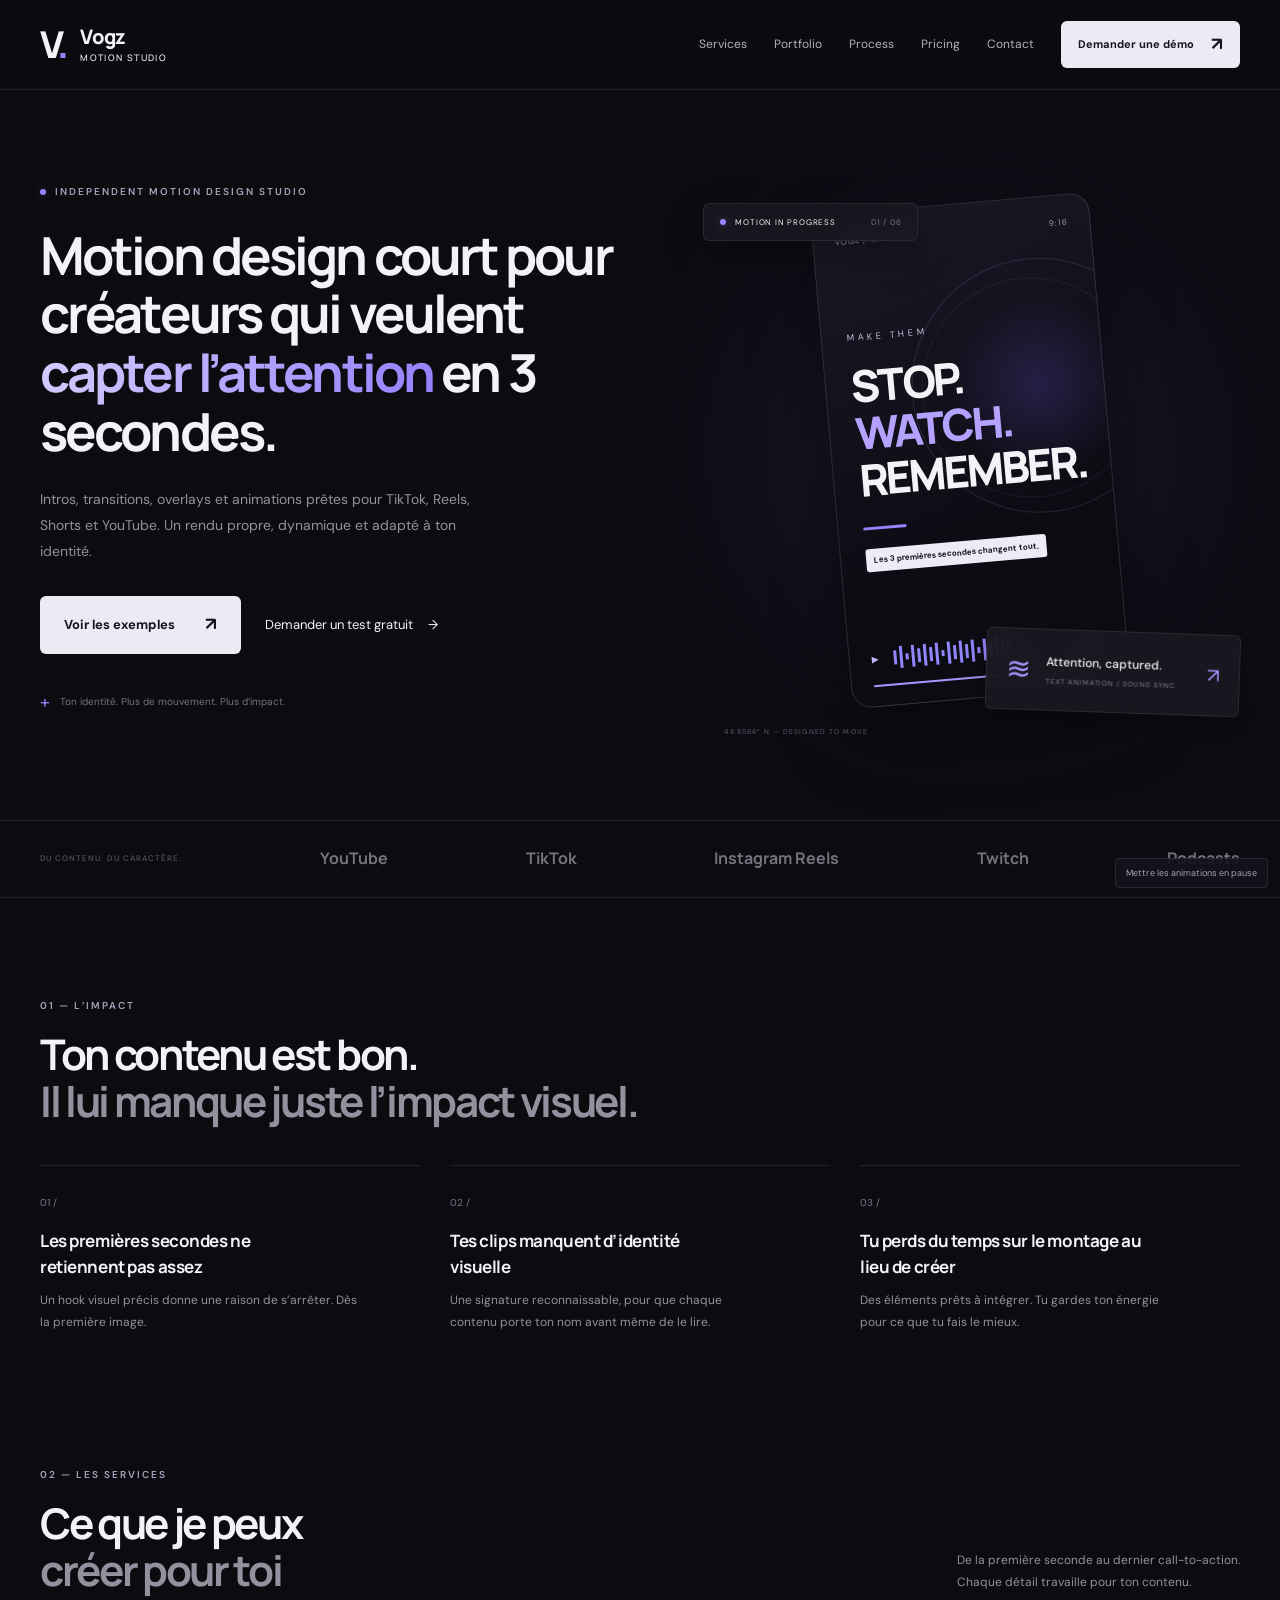
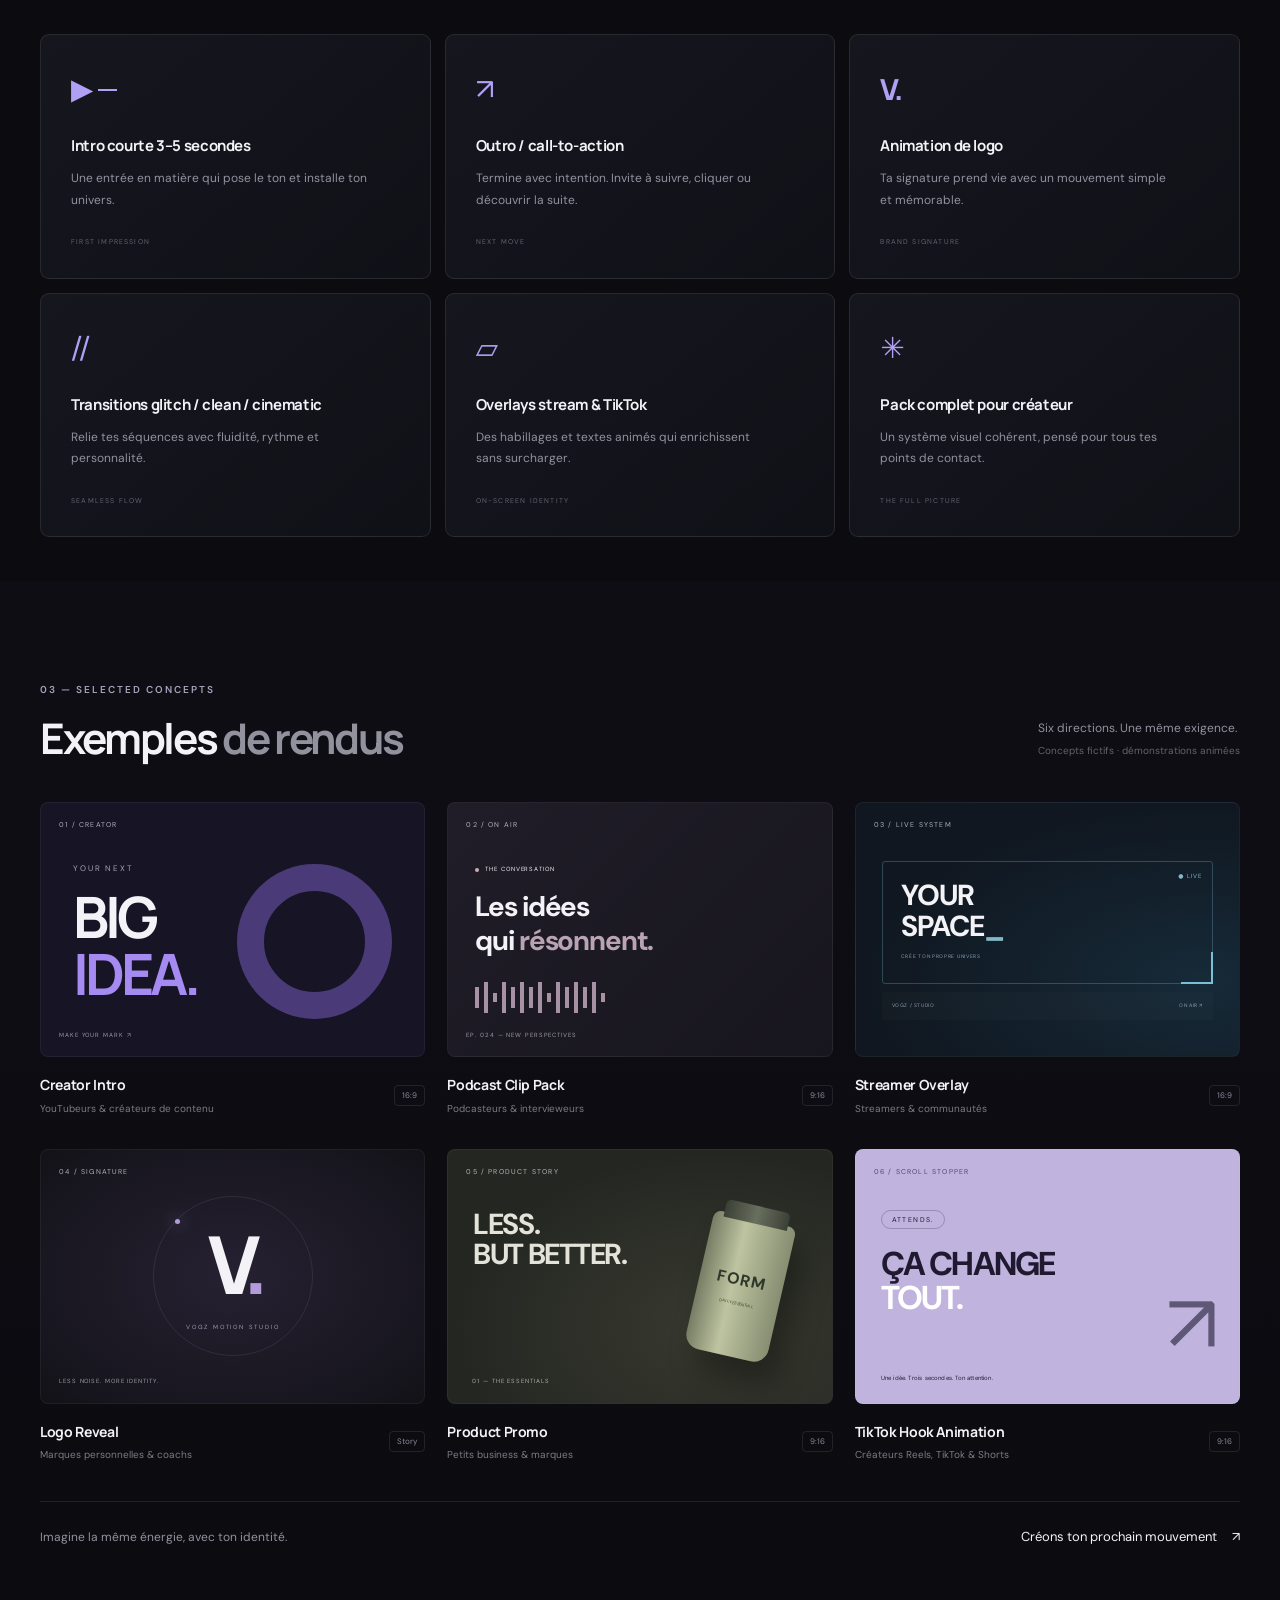
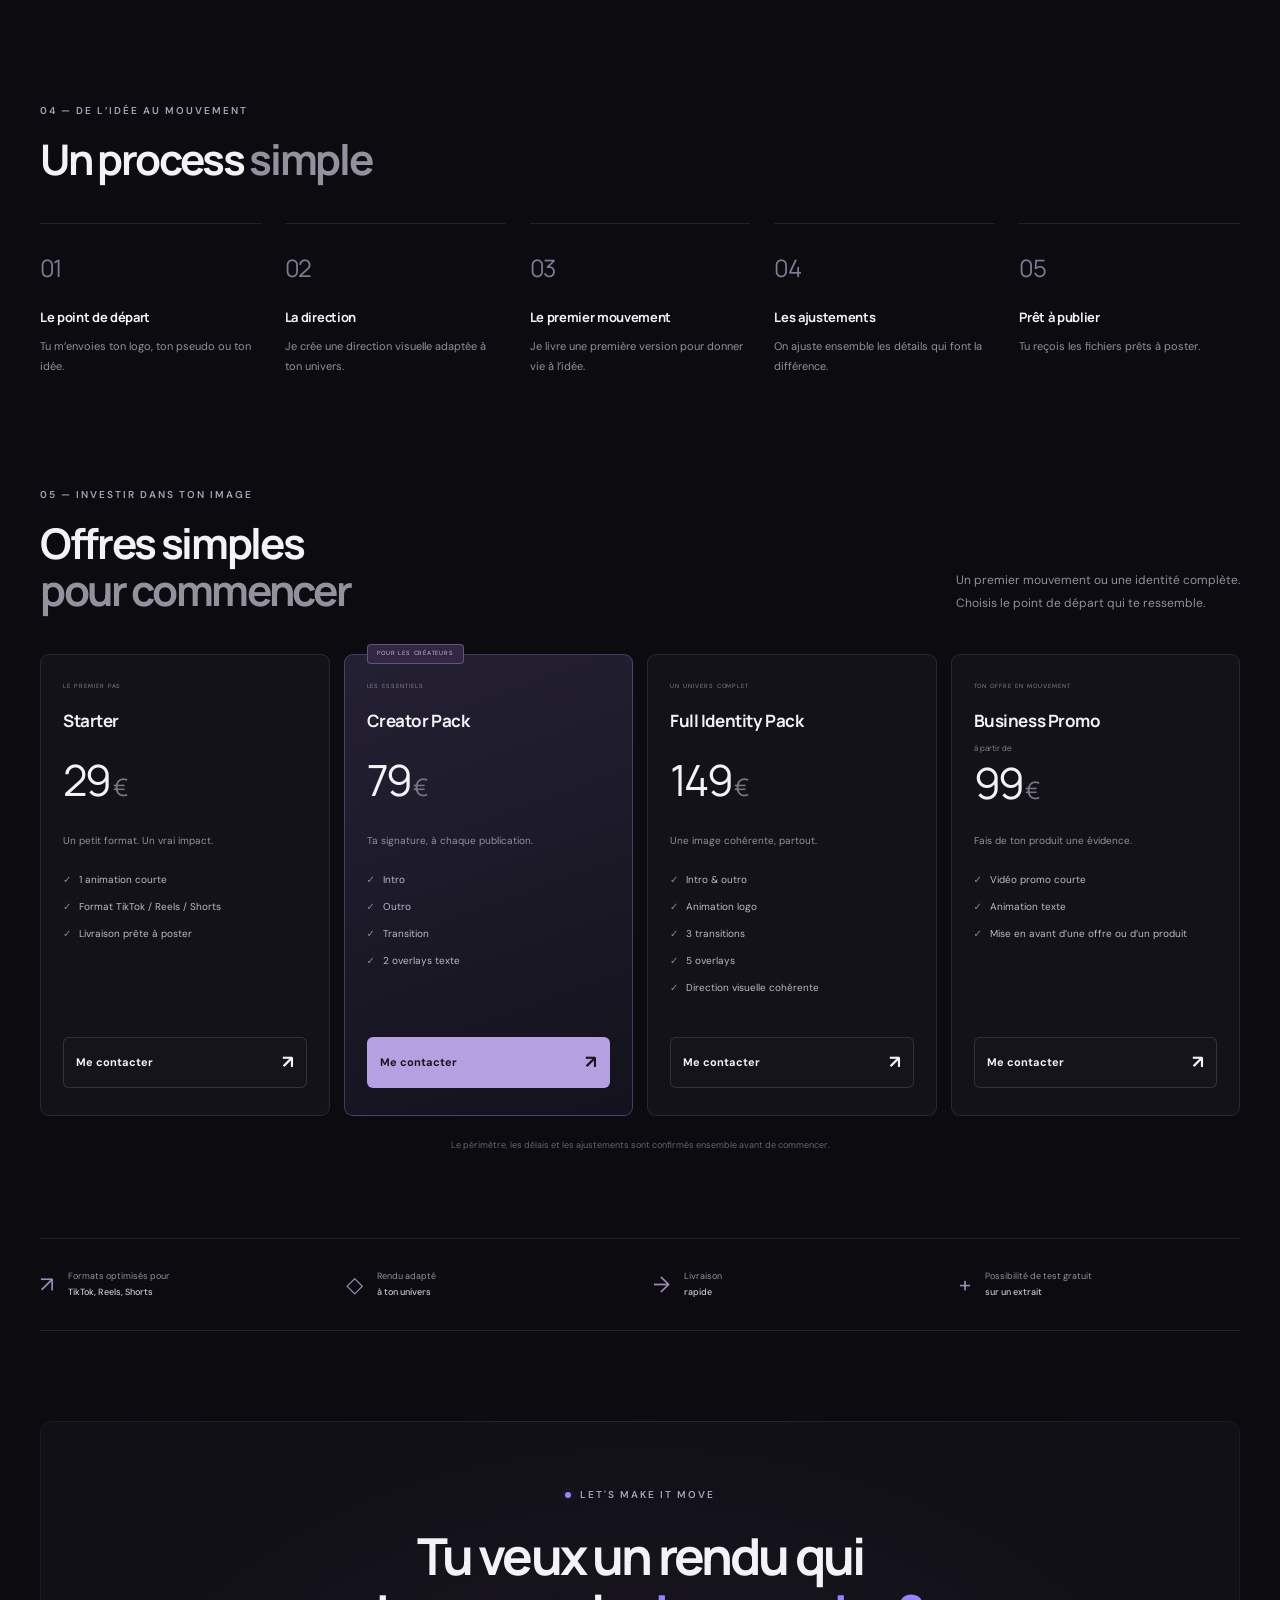
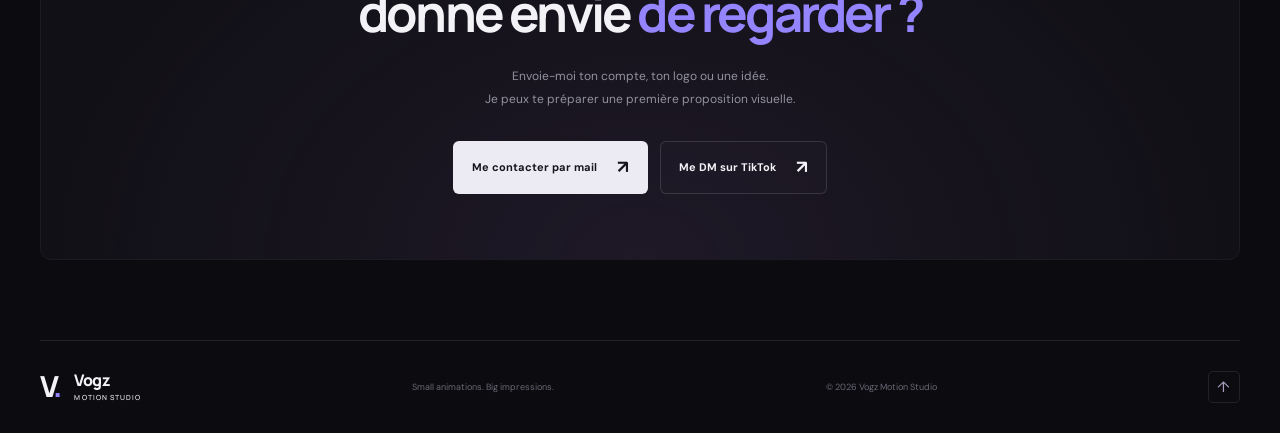
==== index.html @ 726a8435 "Update email contact and remove Instagram button" ====
<!doctype html>
<html lang="fr">
<head>
  <meta charset="UTF-8"><meta name="viewport" content="width=device-width, initial-scale=1">
  <meta name="description" content="Vogz Motion Studio : intros, transitions, overlays et animations courtes pour créateurs, streamers et marques.">
  <meta name="theme-color" content="#0b0b10"><title>Vogz Motion Studio — Le mouvement fait la différence.</title>
  <link rel="stylesheet" href="style.css"><script src="script.js" defer></script>
</head>
<body>
<div class="cursor-light" aria-hidden="true"></div>
<header class="header"><a class="brand" href="#" aria-label="Vogz Motion Studio, accueil"><span class="brand-symbol" aria-hidden="true">V<span>.</span></span><span>Vogz<span class="brand-sub">Motion Studio</span></span></a><button class="menu-toggle" aria-label="Ouvrir le menu" aria-expanded="false" aria-controls="navigation"><span></span><span></span></button><nav id="navigation" aria-label="Navigation principale"><a href="#services">Services</a><a href="#portfolio">Portfolio</a><a href="#process">Process</a><a href="#pricing">Pricing</a><a href="#contact">Contact</a><a class="button button-small" href="#contact">Demander une démo <span>↗</span></a></nav></header>
<main>
<section class="hero container" id="accueil"><div class="hero-copy"><p class="eyebrow"><span class="status-dot"></span> Independent motion design studio</p><h1>Motion design court pour créateurs qui veulent <em>capter l’attention</em> en 3 secondes.</h1><p class="hero-description">Intros, transitions, overlays et animations prêtes pour TikTok, Reels, Shorts et YouTube. Un rendu propre, dynamique et adapté à ton identité.</p><div class="hero-actions"><a class="button" href="#portfolio">Voir les exemples <span>↗</span></a><a class="text-link" href="#contact">Demander un test gratuit <span>→</span></a></div><div class="hero-note"><span class="tiny-cross">+</span> Ton identité. Plus de mouvement. Plus d’impact.</div></div>
<div class="hero-art" aria-label="Démonstration animée d'un clip vertical"><div class="art-grid"></div><div class="floating-label label-top"><span class="status-dot"></span> MOTION IN PROGRESS <span class="label-number">01 / 06</span></div><div class="video-frame"><div class="video-top"><span>VOGZ / ORIGINAL</span><span>9:16</span></div><div class="orb orb-one"></div><div class="orb orb-two"></div><div class="video-center"><span class="video-kicker">MAKE THEM</span><strong>STOP.<br><span>WATCH.</span><br>REMEMBER.</strong><div class="video-line"></div><span class="video-caption">Les 3 premières secondes changent tout.</span></div><div class="video-bottom"><span class="play-icon">▶</span><div class="waveform" aria-hidden="true"><i></i><i></i><i></i><i></i><i></i><i></i><i></i><i></i><i></i><i></i><i></i><i></i><i></i><i></i><i></i><i></i><i></i><i></i><i></i><i></i></div><span class="video-time">00:03</span></div><div class="video-progress"></div></div><div class="floating-label label-bottom"><span class="timeline-icon">≋</span><div><strong>Attention, captured.</strong><small>TEXT ANIMATION / SOUND SYNC</small></div><span class="label-arrow">↗</span></div><span class="art-coordinate">48.8566° N — DESIGNED TO MOVE</span></div>
</section>
<div class="platform-strip"><div class="container"><span>DU CONTENU. DU CARACTÈRE.</span><span>YouTube</span><span>TikTok</span><span>Instagram Reels</span><span>Twitch</span><span>Podcasts</span></div></div>
<section class="section container" id="impact"><div class="section-heading reveal"><p class="eyebrow">01 — L’impact</p><h2>Ton contenu est bon.<br><span>Il lui manque juste l’impact visuel.</span></h2></div><div class="problem-grid"><article class="problem-card reveal"><span class="card-number">01 /</span><h3>Les premières secondes ne retiennent pas assez</h3><p>Un hook visuel précis donne une raison de s’arrêter. Dès la première image.</p></article><article class="problem-card reveal"><span class="card-number">02 /</span><h3>Tes clips manquent d’identité visuelle</h3><p>Une signature reconnaissable, pour que chaque contenu porte ton nom avant même de le lire.</p></article><article class="problem-card reveal"><span class="card-number">03 /</span><h3>Tu perds du temps sur le montage au lieu de créer</h3><p>Des éléments prêts à intégrer. Tu gardes ton énergie pour ce que tu fais le mieux.</p></article></div></section>
<section class="section container" id="services"><div class="section-heading heading-split reveal"><div><p class="eyebrow">02 — Les services</p><h2>Ce que je peux<br><span>créer pour toi</span></h2></div><p>De la première seconde au dernier call-to-action.<br>Chaque détail travaille pour ton contenu.</p></div><div class="services-grid"><article class="service-card reveal"><div class="service-icon">▶<span class="icon-line"></span></div><h3>Intro courte 3–5 secondes</h3><p>Une entrée en matière qui pose le ton et installe ton univers.</p><span class="service-tag">FIRST IMPRESSION</span></article><article class="service-card reveal"><div class="service-icon">↗</div><h3>Outro / call-to-action</h3><p>Termine avec intention. Invite à suivre, cliquer ou découvrir la suite.</p><span class="service-tag">NEXT MOVE</span></article><article class="service-card reveal"><div class="service-icon logo-icon">V.</div><h3>Animation de logo</h3><p>Ta signature prend vie avec un mouvement simple et mémorable.</p><span class="service-tag">BRAND SIGNATURE</span></article><article class="service-card reveal"><div class="service-icon">//</div><h3>Transitions glitch / clean / cinematic</h3><p>Relie tes séquences avec fluidité, rythme et personnalité.</p><span class="service-tag">SEAMLESS FLOW</span></article><article class="service-card reveal"><div class="service-icon">▱</div><h3>Overlays stream & TikTok</h3><p>Des habillages et textes animés qui enrichissent sans surcharger.</p><span class="service-tag">ON-SCREEN IDENTITY</span></article><article class="service-card reveal"><div class="service-icon">✳</div><h3>Pack complet pour créateur</h3><p>Un système visuel cohérent, pensé pour tous tes points de contact.</p><span class="service-tag">THE FULL PICTURE</span></article></div></section>
<section class="section portfolio-section" id="portfolio"><div class="container"><div class="section-heading heading-split reveal"><div><p class="eyebrow">03 — Selected concepts</p><h2>Exemples <span>de rendus</span></h2></div><p>Six directions. Une même exigence.<br><span class="concept-note">Concepts fictifs · démonstrations animées</span></p></div><div class="portfolio-grid">
<article class="project reveal"><div class="project-visual concept-intro"><span class="visual-label">01 / CREATOR</span><div class="intro-art"><span>YOUR NEXT</span><strong>BIG<br><em>IDEA.</em></strong><div class="intro-ring"></div></div><span class="visual-footer">MAKE YOUR MARK ↗</span></div><div class="project-info"><div><h3>Creator Intro</h3><p>YouTubeurs & créateurs de contenu</p></div><span class="format">16:9</span></div></article>
<article class="project reveal"><div class="project-visual concept-podcast"><span class="visual-label">02 / ON AIR</span><div class="podcast-art"><span class="podcast-pill"><i></i> THE CONVERSATION</span><strong>Les idées<br>qui <em>résonnent.</em></strong><div class="podcast-wave" aria-hidden="true"><i></i><i></i><i></i><i></i><i></i><i></i><i></i><i></i><i></i><i></i><i></i><i></i><i></i><i></i><i></i></div></div><span class="visual-footer">EP. 024 — NEW PERSPECTIVES</span></div><div class="project-info"><div><h3>Podcast Clip Pack</h3><p>Podcasteurs & intervieweurs</p></div><span class="format">9:16</span></div></article>
<article class="project reveal"><div class="project-visual concept-stream"><span class="visual-label">03 / LIVE SYSTEM</span><div class="stream-art"><div class="stream-outline"><span class="live-pill">● LIVE</span><strong>YOUR<br>SPACE<span>_</span></strong><small>CRÉE TON PROPRE UNIVERS</small></div><div class="stream-bar"><span>VOGZ / STUDIO</span><span>ON AIR ↗</span></div></div></div><div class="project-info"><div><h3>Streamer Overlay</h3><p>Streamers & communautés</p></div><span class="format">16:9</span></div></article>
<article class="project reveal"><div class="project-visual concept-logo"><span class="visual-label">04 / SIGNATURE</span><div class="logo-art"><div class="logo-orbit"></div><strong>V<span>.</span></strong><small>VOGZ MOTION STUDIO</small></div><span class="visual-footer">LESS NOISE. MORE IDENTITY.</span></div><div class="project-info"><div><h3>Logo Reveal</h3><p>Marques personnelles & coachs</p></div><span class="format">Story</span></div></article>
<article class="project reveal"><div class="project-visual concept-product"><span class="visual-label">05 / PRODUCT STORY</span><div class="product-art"><span class="product-title">LESS.<br>BUT BETTER.</span><div class="product-object"><span>FORM</span><small>DAILY ESSENTIAL</small></div><span class="product-detail">01 — THE ESSENTIALS</span></div></div><div class="project-info"><div><h3>Product Promo</h3><p>Petits business & marques</p></div><span class="format">9:16</span></div></article>
<article class="project reveal"><div class="project-visual concept-hook"><span class="visual-label">06 / SCROLL STOPPER</span><div class="hook-art"><span>ATTENDS.</span><strong>ÇA CHANGE<br><em>TOUT.</em></strong><div class="hook-arrow">↗</div><span class="hook-caption">Une idée. Trois secondes. Ton attention.</span></div></div><div class="project-info"><div><h3>TikTok Hook Animation</h3><p>Créateurs Reels, TikTok & Shorts</p></div><span class="format">9:16</span></div></article>
</div><div class="portfolio-bottom reveal"><p>Imagine la même énergie, avec ton identité.</p><a class="text-link" href="#contact">Créons ton prochain mouvement <span>↗</span></a></div></div></section>
<section class="section container" id="process"><div class="section-heading reveal"><p class="eyebrow">04 — De l’idée au mouvement</p><h2>Un process <span>simple</span></h2></div><div class="process-grid"><article class="process-step reveal"><span>01</span><h3>Le point de départ</h3><p>Tu m’envoies ton logo, ton pseudo ou ton idée.</p></article><article class="process-step reveal"><span>02</span><h3>La direction</h3><p>Je crée une direction visuelle adaptée à ton univers.</p></article><article class="process-step reveal"><span>03</span><h3>Le premier mouvement</h3><p>Je livre une première version pour donner vie à l’idée.</p></article><article class="process-step reveal"><span>04</span><h3>Les ajustements</h3><p>On ajuste ensemble les détails qui font la différence.</p></article><article class="process-step reveal"><span>05</span><h3>Prêt à publier</h3><p>Tu reçois les fichiers prêts à poster.</p></article></div></section>
<section class="section container" id="pricing"><div class="section-heading heading-split reveal"><div><p class="eyebrow">05 — Investir dans ton image</p><h2>Offres simples<br><span>pour commencer</span></h2></div><p>Un premier mouvement ou une identité complète.<br>Choisis le point de départ qui te ressemble.</p></div><div class="pricing-grid"><article class="price-card reveal"><span class="price-kicker">LE PREMIER PAS</span><h3>Starter</h3><div class="price">29<span>€</span></div><p>Un petit format. Un vrai impact.</p><ul><li>1 animation courte</li><li>Format TikTok / Reels / Shorts</li><li>Livraison prête à poster</li></ul><a class="button button-outline" href="#contact" data-offer="Starter">Me contacter <span>↗</span></a></article><article class="price-card featured reveal"><span class="featured-label">POUR LES CRÉATEURS</span><span class="price-kicker">LES ESSENTIELS</span><h3>Creator Pack</h3><div class="price">79<span>€</span></div><p>Ta signature, à chaque publication.</p><ul><li>Intro</li><li>Outro</li><li>Transition</li><li>2 overlays texte</li></ul><a class="button" href="#contact" data-offer="Creator Pack">Me contacter <span>↗</span></a></article><article class="price-card reveal"><span class="price-kicker">UN UNIVERS COMPLET</span><h3>Full Identity Pack</h3><div class="price">149<span>€</span></div><p>Une image cohérente, partout.</p><ul><li>Intro & outro</li><li>Animation logo</li><li>3 transitions</li><li>5 overlays</li><li>Direction visuelle cohérente</li></ul><a class="button button-outline" href="#contact" data-offer="Full Identity Pack">Me contacter <span>↗</span></a></article><article class="price-card reveal"><span class="price-kicker">TON OFFRE EN MOUVEMENT</span><h3>Business Promo</h3><div class="price"><small>à partir de</small>99<span>€</span></div><p>Fais de ton produit une évidence.</p><ul><li>Vidéo promo courte</li><li>Animation texte</li><li>Mise en avant d’une offre ou d’un produit</li></ul><a class="button button-outline" href="#contact" data-offer="Business Promo">Me contacter <span>↗</span></a></article></div><p class="pricing-note">Le périmètre, les délais et les ajustements sont confirmés ensemble avant de commencer.</p></section>
<section class="trust container" aria-label="Les engagements du studio"><div class="reveal"><span>↗</span><p>Formats optimisés pour<br><strong>TikTok, Reels, Shorts</strong></p></div><div class="reveal"><span>◇</span><p>Rendu adapté<br><strong>à ton univers</strong></p></div><div class="reveal"><span>→</span><p>Livraison<br><strong>rapide</strong></p></div><div class="reveal"><span>+</span><p>Possibilité de test gratuit<br><strong>sur un extrait</strong></p></div></section>
<section class="contact-section container" id="contact"><div class="contact-inner reveal"><p class="eyebrow"><span class="status-dot"></span> Let's make it move</p><h2>Tu veux un rendu qui<br>donne envie <em>de regarder ?</em></h2><p>Envoie-moi ton compte, ton logo ou une idée.<br>Je peux te préparer une première proposition visuelle.</p><p class="selected-offer" id="selected-offer" aria-live="polite"></p><div class="contact-actions"><a class="button" id="email-link" href="mailto:germainboy02@gmail.com?subject=Mon%20projet%20motion%20design">Me contacter par mail <span>↗</span></a><a class="button button-outline" href="https://www.tiktok.com/@vogz_gaming" target="_blank" rel="noopener noreferrer">Me DM sur TikTok <span>↗</span></a></div></div></section>
</main>
<footer class="footer container"><a class="brand" href="#"><span class="brand-symbol">V<span>.</span></span><span>Vogz<span class="brand-sub">Motion Studio</span></span></a><p>Small animations. Big impressions.</p><span>© <span id="year">2026</span> Vogz Motion Studio</span><a class="back-top" href="#accueil" aria-label="Retour en haut">↑</a></footer>
<button class="motion-toggle" type="button" aria-pressed="false">Mettre les animations en pause</button>
</body></html>
---- style.css ----
@import url('https://fonts.googleapis.com/css2?family=DM+Sans:wght@400;500;600;700&family=Manrope:wght@400;500;600;700;800&display=swap');
:root{--bg:#0b0b10;--surface:#111118;--line:rgba(255,255,255,.095);--text:#f3f3f7;--muted:#92929f;--accent:#9485ff;--blue:#6465ed}*{box-sizing:border-box}html{scroll-behavior:smooth;scroll-padding-top:100px}body{margin:0;background:var(--bg);color:var(--text);font-family:'DM Sans',system-ui,sans-serif;font-size:15px;line-height:1.6;overflow-x:hidden}::selection{background:#7968cb;color:white}a{color:inherit;text-decoration:none}button{font:inherit}button,a{-webkit-tap-highlight-color:transparent}a:focus-visible,button:focus-visible{outline:2px solid var(--accent);outline-offset:6px}h1,h2,h3,p{margin:0}h1,h2,h3{font-family:Manrope,system-ui,sans-serif}h1,h2{letter-spacing:-.055em;line-height:1.12}h3{letter-spacing:-.025em}em{font-style:normal;color:var(--accent)}.container{width:min(1200px,calc(100% - 64px));margin:auto}.header{height:90px;position:fixed;inset:0 0 auto;z-index:30;display:flex;align-items:center;justify-content:space-between;padding:0 max(32px,calc((100vw - 1200px)/2));border-bottom:1px solid var(--line);background:rgba(11,11,16,.85);backdrop-filter:blur(20px)}.brand{display:flex;align-items:center;gap:12px;font-family:Manrope,sans-serif;font-weight:800;font-size:20px;line-height:1.1;letter-spacing:-.04em}.brand-symbol{font-size:37px;font-weight:800;letter-spacing:-.13em;margin-right:4px}.brand-symbol>span{color:var(--accent)}.brand-sub{display:block;font-size:9px;letter-spacing:.15em;font-weight:500;text-transform:uppercase;margin-top:5px}.header nav{display:flex;align-items:center;gap:27px}.header nav>a:not(.button){font-size:12px;color:#b2b2bd;transition:color .2s}.header nav>a:hover{color:white}.button{display:inline-flex;align-items:center;justify-content:center;gap:30px;border:1px solid transparent;padding:15px 23px;border-radius:6px;background:#ecebf4;color:#17141f;font-size:13px;font-weight:700;line-height:1.4;transition:transform .25s,box-shadow .25s,background .25s}.button:hover{transform:translateY(-3px);background:white;box-shadow:0 8px 30px #9d89ff24}.button span{font-size:18px}.button-small{padding:10px 16px;font-size:11px;gap:17px}.button-outline{border-color:#ffffff20;background:#ffffff03;color:var(--text)}.button-outline:hover{background:#ffffff0c}.text-link{display:inline-flex;align-items:center;gap:15px;font-size:13px;transition:color .2s}.text-link:hover{color:var(--accent)}.menu-toggle{display:none}.hero{min-height:820px;padding-top:160px;padding-bottom:80px;display:grid;grid-template-columns:1.15fr 1fr;gap:40px;align-items:center}.eyebrow{font-size:10px;font-weight:600;letter-spacing:.2em;text-transform:uppercase;color:#a7a2bb;display:flex;gap:9px;align-items:center}.status-dot{width:6px;height:6px;border-radius:50%;background:var(--accent);box-shadow:0 0 10px #9485ff55;display:inline-block;flex-shrink:0}h1{font-size:clamp(38px,4.1vw,57px);max-width:670px;margin:26px 0}h1 em{background:linear-gradient(100deg,#d5caff,#9381fc);background-clip:text;-webkit-background-clip:text;color:transparent}.hero-description{color:var(--muted);max-width:460px;font-size:14px;line-height:1.85}.hero-actions{display:flex;align-items:center;gap:24px;margin-top:32px}.hero-note{font-size:10px;color:#747480;margin-top:34px;display:flex;gap:10px;align-items:center}.tiny-cross{font-size:18px;color:var(--accent)}.hero-art{height:575px;position:relative;display:flex;justify-content:center;align-items:center}.art-grid{position:absolute;inset:0;background-image:linear-gradient(#ffffff03 1px,transparent 1px),linear-gradient(90deg,#ffffff03 1px,transparent 1px);background-size:44px 44px;mask-image:radial-gradient(ellipse,black,transparent 70%)}.hero-art:before{content:'';position:absolute;width:420px;height:420px;background:#6653b4;filter:blur(110px);opacity:.17;border-radius:50%}.video-frame{height:495px;width:279px;border:1px solid #ffffff20;border-radius:20px;background:linear-gradient(160deg,#191826,#0b0b12 70%);box-shadow:0 30px 70px #0007;position:relative;overflow:hidden;transform:rotate(-5deg)}.video-top{display:flex;justify-content:space-between;padding:21px;font-size:8px;letter-spacing:.15em;color:#a19eae;position:relative;z-index:2}.video-center{position:absolute;top:110px;left:25px;right:14px;z-index:2}.video-kicker{font-size:9px;letter-spacing:.4em;color:#c6c0dc}.video-center strong{display:block;font-family:Manrope,sans-serif;font-size:44px;line-height:1.07;font-weight:800;letter-spacing:-.065em;margin-top:15px;animation:heroText 6s infinite}.video-center strong span{color:#b5a2ff}.video-line{width:43px;height:3px;background:var(--accent);margin:24px 0 16px;animation:lineGrow 6s infinite}.video-caption{background:#eeeaf8;color:#171320;font-size:8px;font-weight:700;padding:5px 8px;display:inline-block;border-radius:3px}.orb{position:absolute;border:1px solid #a596f12b;border-radius:50%;width:255px;height:255px;top:60px;left:85px;animation:orbMove 12s ease-in-out infinite}.orb-two{width:220px;height:220px;left:95px;top:79px;border-color:#a596f119;animation-delay:-6s}.orb-one:before{content:'';position:absolute;inset:35px;background:radial-gradient(circle,#6b52d93b,transparent 70%)}.video-bottom{position:absolute;bottom:35px;left:22px;right:22px;display:flex;gap:15px;align-items:center}.play-icon{font-size:9px;color:#c1b3f4}.video-time{font-size:9px;color:#96909f}.waveform{height:24px;display:flex;gap:3px;align-items:center;flex:1}.waveform i,.podcast-wave i{display:block;background:#9485ff;width:3px;height:60%;animation:wave 1s ease-in-out infinite alternate}.waveform i:nth-child(3n),.podcast-wave i:nth-child(3n){height:25%;animation-delay:-.7s}.waveform i:nth-child(2n),.podcast-wave i:nth-child(2n){height:90%;animation-delay:-.3s}.video-progress{position:absolute;bottom:19px;height:2px;left:22px;right:22px;background:#ffffff10}.video-progress:after{content:'';display:block;background:#ab96ff;height:100%;transform-origin:left;animation:progress 6s linear infinite}.floating-label{position:absolute;z-index:4;display:flex;align-items:center;background:#191821df;border:1px solid #ffffff14;backdrop-filter:blur(16px);box-shadow:0 15px 35px #0004;border-radius:6px}.label-top{top:40px;left:3px;padding:12px 16px;gap:9px;font-size:8px;letter-spacing:.1em}.label-number{margin-left:26px;color:#757282}.label-bottom{bottom:25px;right:0;padding:16px 19px;gap:15px;transform:rotate(2deg)}.label-bottom strong{display:block;font-size:12px;font-weight:500}.label-bottom small{display:block;font-size:7px;letter-spacing:.12em;color:#898393;margin-top:4px}.timeline-icon{font-size:30px;color:#a993ff}.label-arrow{font-size:20px;color:#a993ff;margin-left:16px}.art-coordinate{position:absolute;bottom:0;left:24px;font-size:7px;color:#5e586c;letter-spacing:.16em}.platform-strip{border-top:1px solid var(--line);border-bottom:1px solid var(--line)}.platform-strip>.container{display:flex;justify-content:space-between;align-items:center;gap:20px;padding-block:25px;color:#74747f;font-family:Manrope,sans-serif;font-size:16px;font-weight:700}.platform-strip span:first-child{font-family:'DM Sans',sans-serif;font-size:8px;font-weight:500;letter-spacing:.13em;color:#565660}.section{padding-top:100px;padding-bottom:10px}.section-heading{margin-bottom:40px}.section-heading h2{font-size:clamp(30px,3.3vw,44px);margin-top:17px}.section-heading h2>span{color:#92919e}.heading-split{display:flex;justify-content:space-between;align-items:end;gap:30px}.heading-split>p{color:var(--muted);font-size:12px;line-height:1.9;max-width:350px}.problem-grid{display:grid;grid-template-columns:repeat(3,1fr);gap:30px}.problem-card{border-top:1px solid var(--line);padding:23px 0}.card-number{color:#7d748f;font-size:10px}.problem-card h3{font-size:17px;line-height:1.5;margin:15px 0 10px;max-width:290px}.problem-card p{font-size:12px;color:var(--muted);max-width:320px;line-height:1.85}.services-grid{display:grid;grid-template-columns:repeat(3,1fr);gap:14px}.service-card{background:linear-gradient(140deg,#16161f,#101017);border:1px solid var(--line);border-radius:9px;padding:30px;transition:transform .3s,border-color .3s,box-shadow .3s}.service-card:hover{transform:translateY(-5px);border-color:#a091ff40;box-shadow:0 15px 40px #0003}.service-icon{height:49px;font-size:29px;color:#b0a0f4;display:flex;align-items:center;gap:5px;transition:transform .4s}.service-card:hover .service-icon{transform:translateX(5px)}.icon-line{width:19px;height:2px;background:#b0a0f4}.logo-icon{font-weight:800;font-family:Manrope,sans-serif;letter-spacing:-.1em}.service-card h3{font-size:15px;margin:20px 0 10px}.service-card p{font-size:12px;color:var(--muted);line-height:1.8;max-width:300px}.service-tag{display:block;font-size:7px;letter-spacing:.17em;color:#65616f;margin-top:25px}.portfolio-section{padding-bottom:55px;margin-top:35px;background:linear-gradient(180deg,#11101880,transparent)}.concept-note{font-size:10px;color:#656170}.portfolio-grid{display:grid;grid-template-columns:repeat(3,1fr);gap:32px 22px}.project-visual{height:255px;border-radius:8px;overflow:hidden;position:relative;border:1px solid #ffffff0d;transition:transform .4s}.project:hover .project-visual{transform:translateY(-4px)}.visual-label{position:absolute;top:16px;left:18px;font-size:7px;letter-spacing:.17em;z-index:3;opacity:.7}.visual-footer{position:absolute;bottom:16px;left:18px;font-size:6px;letter-spacing:.15em;opacity:.6}.project-info{display:flex;align-items:center;justify-content:space-between;margin-top:17px;gap:10px}.project-info h3{font-size:14px}.project-info p{font-size:10px;color:#7c7b88;margin-top:4px}.format{font-size:8px;border:1px solid var(--line);border-radius:4px;padding:3px 7px;color:#8e899e;white-space:nowrap}.concept-intro{background:#171426}.intro-art{position:absolute;left:32px;top:51px}.intro-art>span{font-size:8px;letter-spacing:.23em;color:#a7a0ba}.intro-art strong{display:block;font-size:57px;line-height:1;font-family:Manrope,sans-serif;letter-spacing:-.07em;margin-top:10px;position:relative;z-index:1;animation:conceptText 7s infinite}.intro-art em{color:#a48af1}.intro-ring{width:155px;height:155px;border:27px solid #7e61c8;border-radius:50%;position:absolute;left:164px;top:10px;opacity:.5;animation:orbMove 8s infinite}.concept-podcast{background:linear-gradient(135deg,#201d28,#17151d)}.podcast-art{padding:62px 27px 0}.podcast-pill{font-size:6px;letter-spacing:.15em;display:flex;align-items:center;gap:6px}.podcast-pill i{width:4px;height:4px;background:#c9aeb9;border-radius:50%}.podcast-art strong{display:block;font-size:28px;line-height:1.22;letter-spacing:-.04em;margin-top:15px}.podcast-art em{color:#baa4b4}.podcast-wave{display:flex;gap:5px;height:35px;align-items:center;margin-top:22px}.podcast-wave i{width:4px;background:#a791a4}.concept-stream{background:radial-gradient(ellipse at 90% 70%,#162a38,#101720 70%)}.stream-art{padding:58px 26px 0}.stream-outline{border:1px solid #6b9bb15c;border-radius:3px;padding:18px;position:relative}.stream-outline:after{content:'';position:absolute;right:-1px;bottom:-1px;width:30px;height:30px;border-right:2px solid #78c0d5;border-bottom:2px solid #78c0d5;animation:glow 3s infinite}.live-pill{position:absolute;right:10px;top:10px;font-size:6px;letter-spacing:.15em;color:#84b8c7}.stream-outline strong{display:block;font-size:29px;line-height:1.05;letter-spacing:-.03em}.stream-outline strong span{color:#84b8c7;animation:blink 1.5s infinite}.stream-outline small{font-size:5px;letter-spacing:.14em;color:#8ca1b2}.stream-bar{display:flex;justify-content:space-between;padding:10px;font-size:5px;letter-spacing:.12em;color:#8ca1b2;background:#ffffff04;margin-top:8px}.concept-logo{background:radial-gradient(ellipse,#262132,#131218)}.logo-art{height:100%;display:flex;flex-direction:column;align-items:center;justify-content:center;position:relative}.logo-art strong{font-size:80px;font-family:Manrope,sans-serif;letter-spacing:-.15em;font-weight:800;line-height:1.1;position:relative;animation:logoReveal 7s infinite}.logo-art strong span{color:#b39bd9}.logo-art small{font-size:6px;letter-spacing:.3em;margin-top:15px;color:#a799b8}.logo-orbit{position:absolute;width:160px;height:160px;border:1px solid #a493bb24;border-radius:50%;animation:orbitSpin 18s linear infinite}.logo-orbit:after{content:'';position:absolute;width:5px;height:5px;background:#b39bd9;border-radius:50%;top:22px;left:21px;box-shadow:0 0 15px #b39bd9}.concept-product{background:#242622}.product-art{height:100%;position:relative;background:radial-gradient(ellipse at 70% 70%,#60634b55,transparent 70%)}.product-title{position:absolute;left:25px;top:59px;font-size:29px;font-weight:700;line-height:1.05;letter-spacing:-.05em;color:#e4e3d9;z-index:2}.product-object{position:absolute;right:50px;top:67px;width:84px;height:140px;background:linear-gradient(90deg,#767d64,#bec4a0 40%,#868d71);border-radius:8px 8px 15px 15px;box-shadow:15px 20px 30px #0005;display:flex;flex-direction:column;justify-content:center;align-items:center;color:#30372a;transform:rotate(13deg);animation:productFloat 6s ease-in-out infinite}.product-object:before{content:'';position:absolute;top:-13px;width:65px;height:18px;border-radius:5px 5px 0 0;background:linear-gradient(90deg,#3b4036,#686f5d,#3b4036)}.product-object>span{font-size:16px;letter-spacing:.05em;font-weight:700}.product-object>small{font-size:4px;letter-spacing:.06em;margin-top:9px}.product-detail{position:absolute;bottom:16px;left:24px;font-size:6px;letter-spacing:.15em;color:#abb09e}.concept-hook{background:#c0b4df;color:#201a31}.hook-art{padding:55px 25px 0}.hook-art>span:first-child{font-size:7px;letter-spacing:.2em;border:1px solid #201a3140;border-radius:20px;padding:4px 10px}.hook-art strong{display:block;margin-top:18px;font-size:33px;line-height:1.05;letter-spacing:-.055em;position:relative;z-index:1;animation:conceptText 7s infinite}.hook-art em{color:#fff}.hook-arrow{position:absolute;right:22px;bottom:38px;font-size:82px;line-height:1;opacity:.6;animation:arrowMove 4s infinite}.hook-caption{position:absolute;bottom:19px;font-size:6px;letter-spacing:.03em}.portfolio-bottom{margin-top:38px;display:flex;align-items:center;justify-content:space-between;border-top:1px solid var(--line);padding-top:25px}.portfolio-bottom p{font-size:12px;color:var(--muted)}.process-grid{display:grid;grid-template-columns:repeat(5,1fr);gap:24px}.process-step{position:relative;border-top:1px solid var(--line);padding-top:25px}.process-step>span{font-size:24px;font-family:Manrope,sans-serif;color:#847897;letter-spacing:-.07em}.process-step h3{font-size:13px;margin:20px 0 9px}.process-step p{font-size:11px;line-height:1.8;color:var(--muted)}.pricing-grid{display:grid;grid-template-columns:repeat(4,1fr);gap:14px}.price-card{position:relative;border:1px solid var(--line);border-radius:9px;background:#121218;padding:27px 22px;display:flex;flex-direction:column}.price-kicker{font-size:6px;letter-spacing:.16em;color:#888190}.price-card h3{font-size:17px;margin-top:15px}.price{font-size:43px;font-family:Manrope,sans-serif;letter-spacing:-.06em;line-height:1.2;margin-top:20px;min-height:64px}.price>span{font-size:24px;color:#797582;margin-left:3px}.price>small{display:block;font-size:8px;letter-spacing:0;color:#888190;margin-top:-11px;margin-bottom:4px}.price-card>p{font-size:10px;color:var(--muted);margin-top:15px}.price-card ul{list-style:none;margin:23px 0 30px;padding:0;flex:1}.price-card li{font-size:10px;color:#bcb9c7;position:relative;padding-left:16px;margin-bottom:11px;line-height:1.6}.price-card li:before{content:'✓';position:absolute;left:0;color:#8f81b0;font-size:10px}.price-card .button{font-size:11px;padding:12px;justify-content:space-between}.featured{background:linear-gradient(160deg,#242033,#14121c);border-color:#8d73cb66}.featured-label{position:absolute;top:-11px;left:22px;border:1px solid #9980d67a;border-radius:4px;background:#312740;color:#cbb5f2;padding:4px 9px;font-size:6px;letter-spacing:.13em}.featured .button{background:#b5a0e1}.featured .button:hover{background:#cab7ef}.pricing-note{font-size:9px;color:#68636f;text-align:center;margin-top:22px}.trust{display:grid;grid-template-columns:repeat(4,1fr);gap:25px;border-top:1px solid var(--line);border-bottom:1px solid var(--line);padding-block:28px;margin-top:75px}.trust>div{display:flex;gap:14px;align-items:center}.trust>div>span{font-size:22px;color:#9e8bbb}.trust p{font-size:9px;color:#93909d;line-height:1.8}.trust strong{font-weight:500;color:#ccc8d5}.contact-section{padding-top:90px;padding-bottom:80px}.contact-inner{text-align:center;border:1px solid #ffffff0c;border-radius:12px;padding:65px 20px;background:radial-gradient(ellipse at 50% 100%,#45315a40,transparent 70%),#111016;position:relative;overflow:hidden}.contact-inner .eyebrow{justify-content:center}.contact-inner h2{font-size:clamp(31px,4vw,51px);margin:24px 0}.contact-inner>p:not(.eyebrow):not(.selected-offer){font-size:12px;color:var(--muted);line-height:1.9}.contact-actions{display:flex;justify-content:center;gap:12px;margin-top:30px}.contact-actions .button{font-size:11px;gap:20px;padding:13px 18px}.contact-placeholder{display:block;color:#6d6579;font-size:8px;margin-top:20px}.selected-offer{font-size:11px;color:#cbb5f2;margin-top:15px}.selected-offer:empty{display:none}.footer{display:flex;align-items:center;justify-content:space-between;border-top:1px solid var(--line);padding-block:30px;gap:20px}.footer .brand{font-size:16px}.footer .brand-symbol{font-size:29px}.footer .brand-sub{font-size:7px}.footer>p,.footer>span{font-size:9px;color:#6b6874}.back-top{border:1px solid var(--line);width:32px;height:32px;display:grid;place-items:center;border-radius:5px;color:#a99cbc}.cursor-light{position:fixed;left:0;top:0;width:600px;height:600px;background:radial-gradient(circle,#9576df09,transparent 65%);pointer-events:none;z-index:1;transform:translate(-1000px,-1000px)}main,.footer{position:relative;z-index:2}.motion-toggle{position:fixed;bottom:12px;right:12px;z-index:40;border:1px solid #ffffff18;background:#14121de8;color:#a9a0ba;font-size:9px;padding:7px 10px;border-radius:4px;cursor:pointer}.js .reveal{opacity:0;transform:translateY(20px);transition:opacity .65s,transform .65s}.js .reveal.visible{opacity:1;transform:translateY(0)}.motion-paused *, .motion-paused *:before,.motion-paused *:after{animation-play-state:paused!important}.motion-paused{scroll-behavior:auto}.motion-paused .cursor-light{display:none}@keyframes wave{to{transform:scaleY(.35)}}@keyframes progress{from{transform:scaleX(0)}to{transform:scaleX(1)}}@keyframes heroText{0%,100%{opacity:.2;transform:translateY(10px)}12%,85%{opacity:1;transform:translateY(0)}}@keyframes lineGrow{0%,100%{transform:scaleX(.4);transform-origin:left}25%,85%{transform:scaleX(1);transform-origin:left}}@keyframes orbMove{50%{transform:translate(-12px,15px) rotate(20deg)}}@keyframes conceptText{0%,100%{transform:translateY(6px);opacity:.6}20%,80%{transform:translateY(0);opacity:1}}@keyframes glow{50%{opacity:.3}}@keyframes blink{50%{opacity:0}}@keyframes logoReveal{0%,100%{opacity:.25;transform:scale(.93)}20%,80%{opacity:1;transform:scale(1)}}@keyframes orbitSpin{to{transform:rotate(360deg)}}@keyframes productFloat{50%{transform:translateY(-10px) rotate(9deg)}}@keyframes arrowMove{50%{transform:translate(6px,-6px)}}
@media(min-width:1450px){.hero{min-height:880px}}@media(max-width:1050px){.header nav{gap:18px}.hero{gap:10px}.hero-actions{gap:16px;flex-wrap:wrap}.label-top{left:0}.label-bottom{right:-5px}.pricing-grid{grid-template-columns:repeat(2,1fr);gap:25px 16px}.portfolio-grid{grid-template-columns:repeat(2,1fr)}.project-visual{height:285px}.process-grid{gap:16px}.contact-actions{flex-wrap:wrap}.hero-art{height:560px}.video-frame{width:258px;height:459px}.video-center strong{font-size:40px}.video-center{top:95px}}
@media(max-width:760px){.container{width:calc(100% - 40px)}.header{height:74px;padding:0 20px}.header .brand{font-size:18px}.brand-symbol{font-size:32px}.menu-toggle{display:flex;flex-direction:column;gap:5px;background:transparent;border:1px solid var(--line);border-radius:5px;padding:12px;cursor:pointer}.menu-toggle span{display:block;width:19px;height:1px;background:white;transition:transform .2s}.menu-toggle[aria-expanded=true] span:first-child{transform:translateY(3px) rotate(45deg)}.menu-toggle[aria-expanded=true] span:last-child{transform:translateY(-3px) rotate(-45deg)}.header nav{display:none;position:absolute;top:73px;left:0;right:0;padding:24px;background:#111118;border-bottom:1px solid var(--line);flex-direction:column;align-items:stretch;gap:0}.header nav.open{display:flex}.header nav>a:not(.button){padding:12px;font-size:14px}.header nav .button{margin-top:12px}.hero{grid-template-columns:1fr;padding-top:120px;padding-bottom:45px;gap:25px;min-height:0}.hero-copy{max-width:570px}.eyebrow{font-size:8px}h1{font-size:clamp(35px,7vw,49px);margin:23px 0}.hero-description{font-size:13px}.hero-actions{gap:20px;margin-top:26px}.hero-actions .button{font-size:12px;padding:14px 17px}.hero-actions .text-link{font-size:11px}.hero-note{margin-top:24px;font-size:9px}.hero-art{max-width:430px;width:100%;margin:auto;height:530px}.video-frame{width:253px;height:450px}.label-top{top:32px;left:2px}.label-bottom{right:0;bottom:27px}.art-coordinate{left:7px}.platform-strip>.container{flex-wrap:wrap;justify-content:center;gap:12px 24px;padding-block:20px;font-size:13px}.platform-strip span:first-child{width:100%;text-align:center;font-size:7px}.section{padding-top:65px}.section-heading{margin-bottom:30px}.heading-split{align-items:start;flex-direction:column;gap:17px}.heading-split>p{font-size:11px}.problem-grid{grid-template-columns:1fr;gap:5px}.problem-card{padding:18px 0}.problem-card h3{max-width:none;font-size:16px;margin:10px 0 8px}.problem-card p{max-width:none}.services-grid{grid-template-columns:repeat(2,1fr);gap:10px}.service-card{padding:21px 17px}.service-card h3{font-size:13px;margin-top:14px}.service-card p{font-size:10px}.service-icon{font-size:24px;height:35px}.service-tag{font-size:6px;letter-spacing:.1em}.portfolio-section{margin-top:15px;padding-bottom:35px}.portfolio-grid{gap:25px 14px}.project-visual{height:230px}.project-info h3{font-size:12px}.project-info p{font-size:9px}.project-info{align-items:start}.intro-art{left:19px;top:55px}.intro-art strong{font-size:44px}.intro-ring{left:80px;width:130px;height:130px}.podcast-art{padding:55px 16px 0}.podcast-art strong{font-size:22px}.podcast-wave{gap:4px}.stream-art{padding:54px 13px 0}.stream-outline{padding:18px 12px}.stream-outline strong{font-size:24px}.stream-outline small{font-size:4px}.product-title{font-size:24px;left:15px}.product-object{right:22px;top:77px;width:67px;height:114px}.product-object:before{width:52px}.hook-art{padding:56px 16px 0}.hook-art strong{font-size:27px}.hook-arrow{font-size:60px;right:10px}.hook-caption{font-size:5px;max-width:150px}.portfolio-bottom{flex-direction:column;align-items:start;gap:12px}.portfolio-bottom .text-link{font-size:11px}.process-grid{grid-template-columns:1fr;gap:0}.process-step{display:grid;grid-template-columns:40px 1fr;padding:18px 0;column-gap:15px}.process-step>span{grid-row:1/3;font-size:22px}.process-step h3{margin:0 0 4px}.process-step p{font-size:11px}.pricing-grid{gap:22px 12px}.price-card{padding:23px 16px}.price-card h3{font-size:15px}.price-card li{font-size:9px}.price-card .button{font-size:10px;gap:10px}.price-kicker{font-size:5px}.featured-label{left:16px;font-size:5px}.price{font-size:38px}.price-card>p{font-size:9px}.trust{grid-template-columns:repeat(2,1fr);gap:25px 15px;margin-top:45px}.trust>div{gap:10px}.trust p{font-size:8px}.contact-section{padding-top:55px;padding-bottom:45px}.contact-inner{padding:45px 18px}.contact-inner h2{font-size:32px}.contact-actions{flex-direction:column;align-items:stretch;max-width:300px;margin-inline:auto}.contact-actions .button{justify-content:space-between}.footer{flex-wrap:wrap;padding-block:25px 55px}.footer>p{display:none}.footer>span{order:3;width:100%;font-size:8px}.footer .back-top{margin-left:auto}.cursor-light{display:none}.motion-toggle{font-size:8px}}
@media(max-width:420px){.hero-actions{align-items:start;flex-direction:column;gap:17px}.hero-art{height:500px}.label-top{font-size:6px;padding:10px 12px}.label-number{margin-left:12px}.label-bottom{padding:12px}.label-bottom strong{font-size:10px}.label-bottom small{font-size:6px}.portfolio-grid{grid-template-columns:1fr}.project-visual{height:270px}.project-info h3{font-size:14px}.project-info p{font-size:10px}.intro-art{left:30px;top:55px}.intro-art strong{font-size:58px}.intro-ring{left:155px;width:160px;height:160px}.podcast-art{padding:65px 27px 0}.podcast-art strong{font-size:30px}.stream-art{padding:58px 25px 0}.stream-outline strong{font-size:32px}.product-title{left:25px;font-size:33px}.product-object{right:58px;width:85px;height:145px}.product-object:before{width:68px}.hook-art{padding:60px 25px 0}.hook-art strong{font-size:39px}.hook-arrow{right:25px;font-size:85px}.hook-caption{font-size:6px;max-width:none}.pricing-grid{grid-template-columns:1fr}.price-card{padding:28px}.price-card h3{font-size:20px}.price-card li,.price-card>p{font-size:12px}.price-kicker{font-size:8px}.featured-label{font-size:7px;left:28px}.price-card .button{font-size:12px}.price{min-height:0;font-size:45px}.price>small{margin-top:0}.service-card h3{font-size:12px}.service-tag{font-size:5px}.contact-inner h2{font-size:28px}}
@media(prefers-reduced-motion:reduce){html{scroll-behavior:auto}*,*:before,*:after{animation:none!important;transition:none!important}.js .reveal{opacity:1;transform:none}.cursor-light{display:none}.motion-toggle{display:none}}
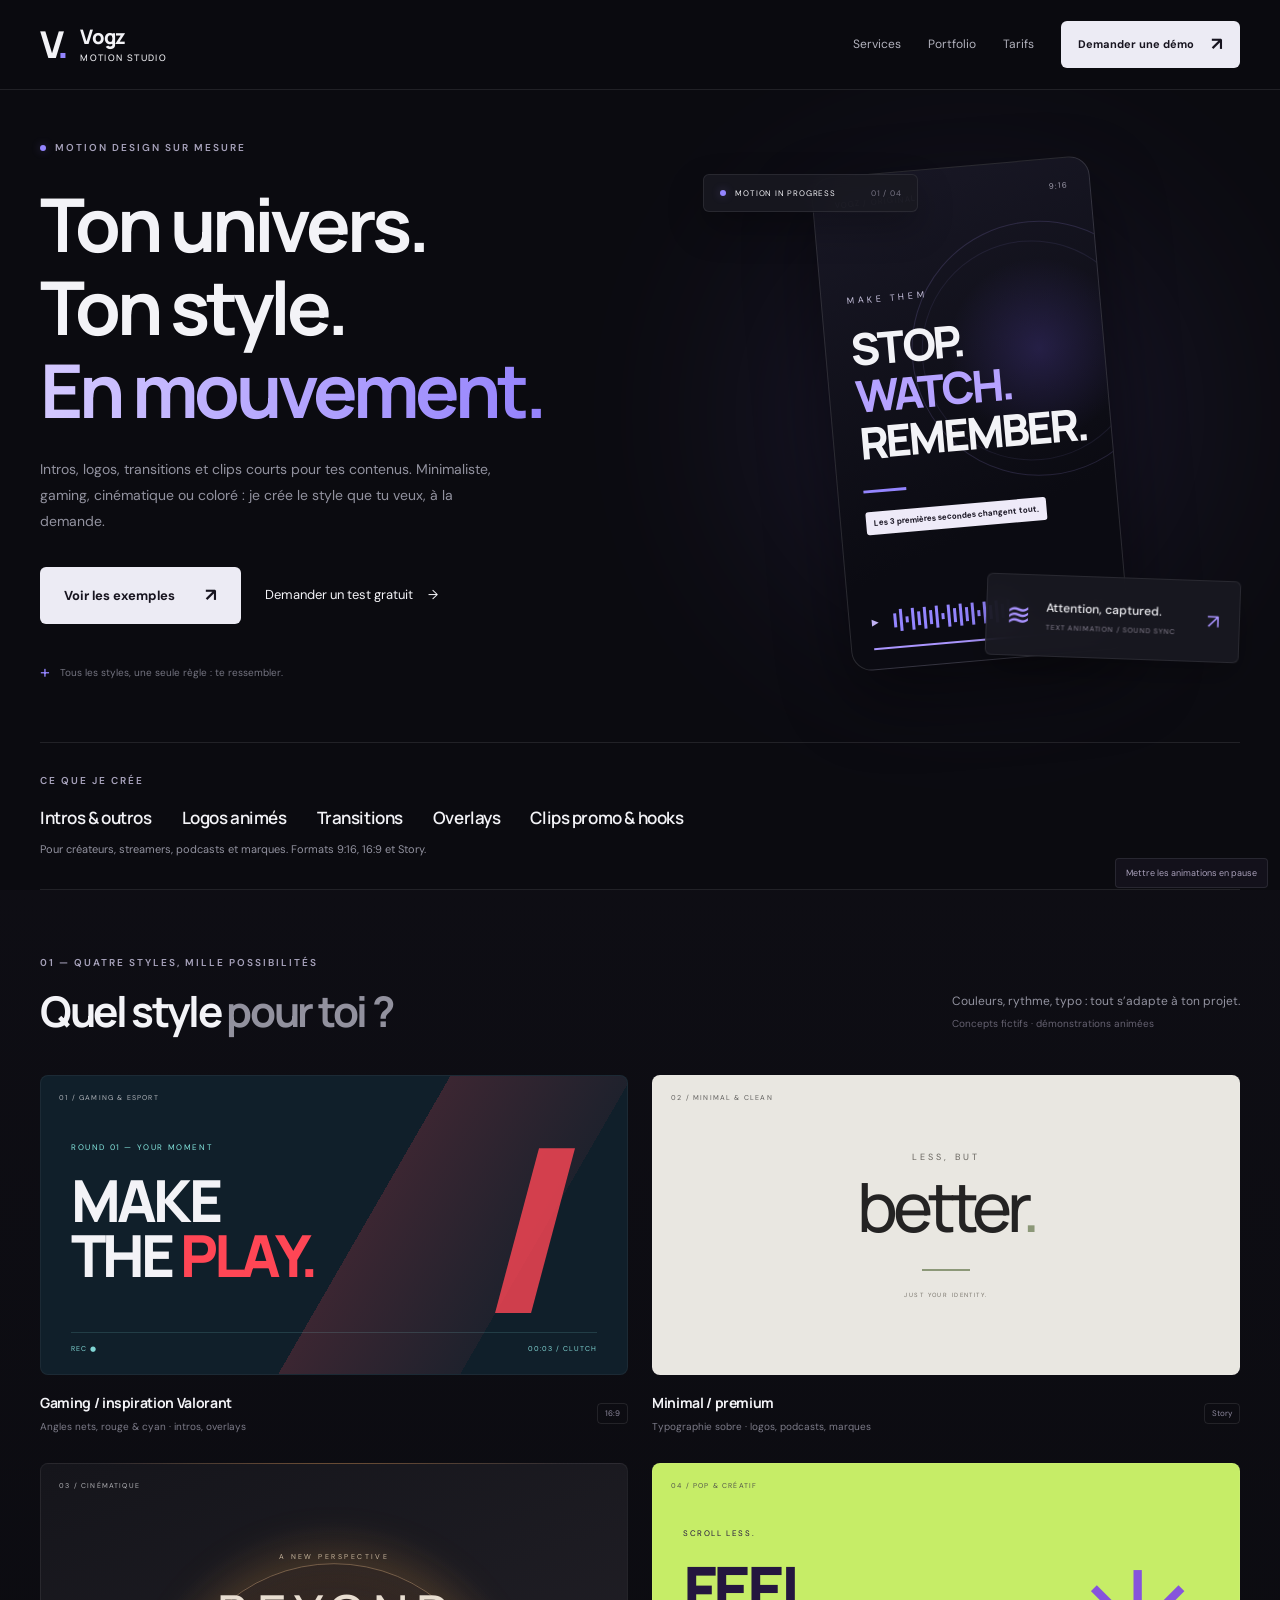
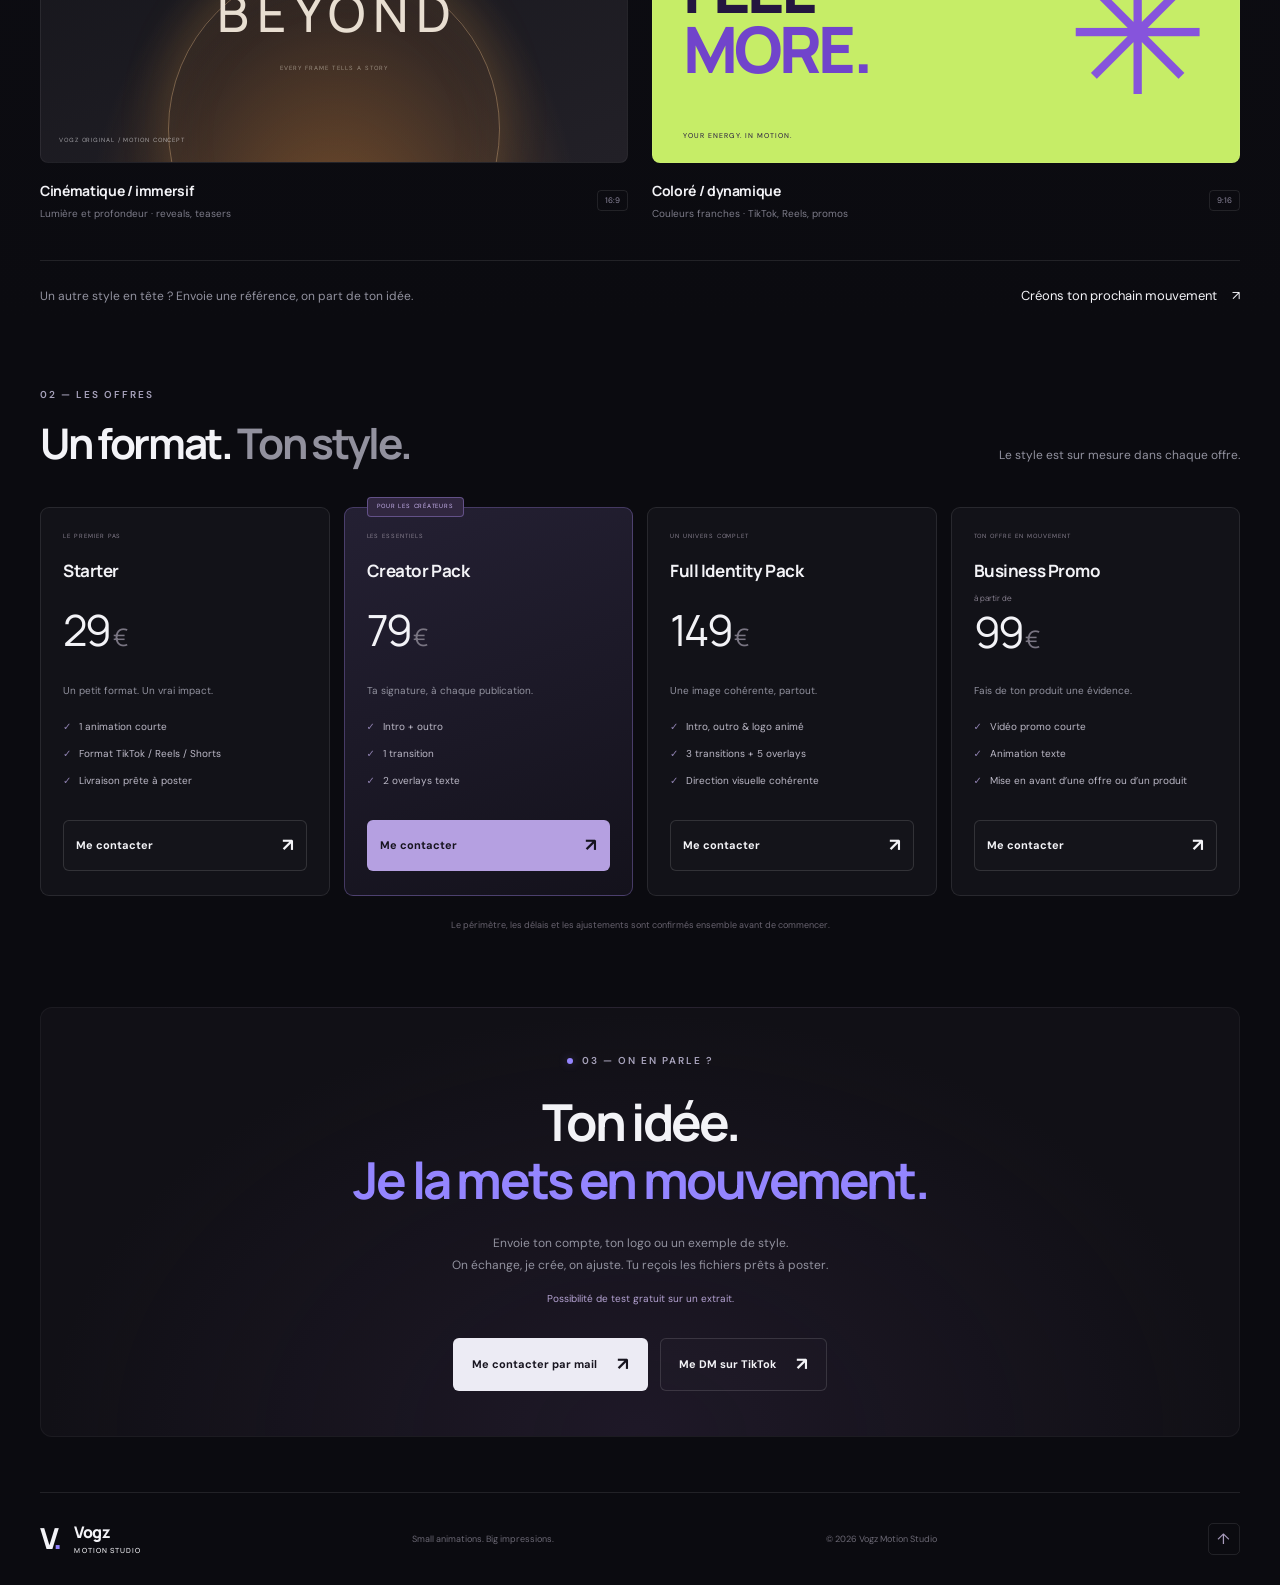
==== commit d8c58ee2: "Simplify portfolio and showcase custom motion styles" ====
--- a/index.html
+++ b/index.html
@@ -8,26 +8,24 @@
 </head>
 <body>
 <div class="cursor-light" aria-hidden="true"></div>
-<header class="header"><a class="brand" href="#" aria-label="Vogz Motion Studio, accueil"><span class="brand-symbol" aria-hidden="true">V<span>.</span></span><span>Vogz<span class="brand-sub">Motion Studio</span></span></a><button class="menu-toggle" aria-label="Ouvrir le menu" aria-expanded="false" aria-controls="navigation"><span></span><span></span></button><nav id="navigation" aria-label="Navigation principale"><a href="#services">Services</a><a href="#portfolio">Portfolio</a><a href="#process">Process</a><a href="#pricing">Pricing</a><a href="#contact">Contact</a><a class="button button-small" href="#contact">Demander une démo <span>↗</span></a></nav></header>
+<header class="header"><a class="brand" href="#" aria-label="Vogz Motion Studio, accueil"><span class="brand-symbol" aria-hidden="true">V<span>.</span></span><span>Vogz<span class="brand-sub">Motion Studio</span></span></a><button class="menu-toggle" aria-label="Ouvrir le menu" aria-expanded="false" aria-controls="navigation"><span></span><span></span></button><nav id="navigation" aria-label="Navigation principale"><a href="#services">Services</a><a href="#portfolio">Portfolio</a><a href="#pricing">Tarifs</a><a class="button button-small" href="#contact">Demander une démo <span>↗</span></a></nav></header>
 <main>
-<section class="hero container" id="accueil"><div class="hero-copy"><p class="eyebrow"><span class="status-dot"></span> Independent motion design studio</p><h1>Motion design court pour créateurs qui veulent <em>capter l’attention</em> en 3 secondes.</h1><p class="hero-description">Intros, transitions, overlays et animations prêtes pour TikTok, Reels, Shorts et YouTube. Un rendu propre, dynamique et adapté à ton identité.</p><div class="hero-actions"><a class="button" href="#portfolio">Voir les exemples <span>↗</span></a><a class="text-link" href="#contact">Demander un test gratuit <span>→</span></a></div><div class="hero-note"><span class="tiny-cross">+</span> Ton identité. Plus de mouvement. Plus d’impact.</div></div>
-<div class="hero-art" aria-label="Démonstration animée d'un clip vertical"><div class="art-grid"></div><div class="floating-label label-top"><span class="status-dot"></span> MOTION IN PROGRESS <span class="label-number">01 / 06</span></div><div class="video-frame"><div class="video-top"><span>VOGZ / ORIGINAL</span><span>9:16</span></div><div class="orb orb-one"></div><div class="orb orb-two"></div><div class="video-center"><span class="video-kicker">MAKE THEM</span><strong>STOP.<br><span>WATCH.</span><br>REMEMBER.</strong><div class="video-line"></div><span class="video-caption">Les 3 premières secondes changent tout.</span></div><div class="video-bottom"><span class="play-icon">▶</span><div class="waveform" aria-hidden="true"><i></i><i></i><i></i><i></i><i></i><i></i><i></i><i></i><i></i><i></i><i></i><i></i><i></i><i></i><i></i><i></i><i></i><i></i><i></i><i></i></div><span class="video-time">00:03</span></div><div class="video-progress"></div></div><div class="floating-label label-bottom"><span class="timeline-icon">≋</span><div><strong>Attention, captured.</strong><small>TEXT ANIMATION / SOUND SYNC</small></div><span class="label-arrow">↗</span></div><span class="art-coordinate">48.8566° N — DESIGNED TO MOVE</span></div>
+<section class="hero container" id="accueil"><div class="hero-copy"><p class="eyebrow"><span class="status-dot"></span> Motion design sur mesure</p><h1>Ton univers.<br>Ton style.<br><em>En mouvement.</em></h1><p class="hero-description">Intros, logos, transitions et clips courts pour tes contenus. Minimaliste, gaming, cinématique ou coloré : je crée le style que tu veux, à la demande.</p><div class="hero-actions"><a class="button" href="#portfolio">Voir les exemples <span>↗</span></a><a class="text-link" href="#contact">Demander un test gratuit <span>→</span></a></div><div class="hero-note"><span class="tiny-cross">+</span> Tous les styles, une seule règle : te ressembler.</div></div>
+<div class="hero-art" aria-label="Démonstration animée d'un clip vertical"><div class="art-grid"></div><div class="floating-label label-top"><span class="status-dot"></span> MOTION IN PROGRESS <span class="label-number">01 / 04</span></div><div class="video-frame"><div class="video-top"><span>VOGZ / ORIGINAL</span><span>9:16</span></div><div class="orb orb-one"></div><div class="orb orb-two"></div><div class="video-center"><span class="video-kicker">MAKE THEM</span><strong>STOP.<br><span>WATCH.</span><br>REMEMBER.</strong><div class="video-line"></div><span class="video-caption">Les 3 premières secondes changent tout.</span></div><div class="video-bottom"><span class="play-icon">▶</span><div class="waveform" aria-hidden="true"><i></i><i></i><i></i><i></i><i></i><i></i><i></i><i></i><i></i><i></i><i></i><i></i><i></i><i></i><i></i><i></i><i></i><i></i><i></i><i></i></div><span class="video-time">00:03</span></div><div class="video-progress"></div></div><div class="floating-label label-bottom"><span class="timeline-icon">≋</span><div><strong>Attention, captured.</strong><small>TEXT ANIMATION / SOUND SYNC</small></div><span class="label-arrow">↗</span></div><span class="art-coordinate">48.8566° N — DESIGNED TO MOVE</span></div>
 </section>
-<div class="platform-strip"><div class="container"><span>DU CONTENU. DU CARACTÈRE.</span><span>YouTube</span><span>TikTok</span><span>Instagram Reels</span><span>Twitch</span><span>Podcasts</span></div></div>
-<section class="section container" id="impact"><div class="section-heading reveal"><p class="eyebrow">01 — L’impact</p><h2>Ton contenu est bon.<br><span>Il lui manque juste l’impact visuel.</span></h2></div><div class="problem-grid"><article class="problem-card reveal"><span class="card-number">01 /</span><h3>Les premières secondes ne retiennent pas assez</h3><p>Un hook visuel précis donne une raison de s’arrêter. Dès la première image.</p></article><article class="problem-card reveal"><span class="card-number">02 /</span><h3>Tes clips manquent d’identité visuelle</h3><p>Une signature reconnaissable, pour que chaque contenu porte ton nom avant même de le lire.</p></article><article class="problem-card reveal"><span class="card-number">03 /</span><h3>Tu perds du temps sur le montage au lieu de créer</h3><p>Des éléments prêts à intégrer. Tu gardes ton énergie pour ce que tu fais le mieux.</p></article></div></section>
-<section class="section container" id="services"><div class="section-heading heading-split reveal"><div><p class="eyebrow">02 — Les services</p><h2>Ce que je peux<br><span>créer pour toi</span></h2></div><p>De la première seconde au dernier call-to-action.<br>Chaque détail travaille pour ton contenu.</p></div><div class="services-grid"><article class="service-card reveal"><div class="service-icon">▶<span class="icon-line"></span></div><h3>Intro courte 3–5 secondes</h3><p>Une entrée en matière qui pose le ton et installe ton univers.</p><span class="service-tag">FIRST IMPRESSION</span></article><article class="service-card reveal"><div class="service-icon">↗</div><h3>Outro / call-to-action</h3><p>Termine avec intention. Invite à suivre, cliquer ou découvrir la suite.</p><span class="service-tag">NEXT MOVE</span></article><article class="service-card reveal"><div class="service-icon logo-icon">V.</div><h3>Animation de logo</h3><p>Ta signature prend vie avec un mouvement simple et mémorable.</p><span class="service-tag">BRAND SIGNATURE</span></article><article class="service-card reveal"><div class="service-icon">//</div><h3>Transitions glitch / clean / cinematic</h3><p>Relie tes séquences avec fluidité, rythme et personnalité.</p><span class="service-tag">SEAMLESS FLOW</span></article><article class="service-card reveal"><div class="service-icon">▱</div><h3>Overlays stream & TikTok</h3><p>Des habillages et textes animés qui enrichissent sans surcharger.</p><span class="service-tag">ON-SCREEN IDENTITY</span></article><article class="service-card reveal"><div class="service-icon">✳</div><h3>Pack complet pour créateur</h3><p>Un système visuel cohérent, pensé pour tous tes points de contact.</p><span class="service-tag">THE FULL PICTURE</span></article></div></section>
-<section class="section portfolio-section" id="portfolio"><div class="container"><div class="section-heading heading-split reveal"><div><p class="eyebrow">03 — Selected concepts</p><h2>Exemples <span>de rendus</span></h2></div><p>Six directions. Une même exigence.<br><span class="concept-note">Concepts fictifs · démonstrations animées</span></p></div><div class="portfolio-grid">
-<article class="project reveal"><div class="project-visual concept-intro"><span class="visual-label">01 / CREATOR</span><div class="intro-art"><span>YOUR NEXT</span><strong>BIG<br><em>IDEA.</em></strong><div class="intro-ring"></div></div><span class="visual-footer">MAKE YOUR MARK ↗</span></div><div class="project-info"><div><h3>Creator Intro</h3><p>YouTubeurs & créateurs de contenu</p></div><span class="format">16:9</span></div></article>
-<article class="project reveal"><div class="project-visual concept-podcast"><span class="visual-label">02 / ON AIR</span><div class="podcast-art"><span class="podcast-pill"><i></i> THE CONVERSATION</span><strong>Les idées<br>qui <em>résonnent.</em></strong><div class="podcast-wave" aria-hidden="true"><i></i><i></i><i></i><i></i><i></i><i></i><i></i><i></i><i></i><i></i><i></i><i></i><i></i><i></i><i></i></div></div><span class="visual-footer">EP. 024 — NEW PERSPECTIVES</span></div><div class="project-info"><div><h3>Podcast Clip Pack</h3><p>Podcasteurs & intervieweurs</p></div><span class="format">9:16</span></div></article>
-<article class="project reveal"><div class="project-visual concept-stream"><span class="visual-label">03 / LIVE SYSTEM</span><div class="stream-art"><div class="stream-outline"><span class="live-pill">● LIVE</span><strong>YOUR<br>SPACE<span>_</span></strong><small>CRÉE TON PROPRE UNIVERS</small></div><div class="stream-bar"><span>VOGZ / STUDIO</span><span>ON AIR ↗</span></div></div></div><div class="project-info"><div><h3>Streamer Overlay</h3><p>Streamers & communautés</p></div><span class="format">16:9</span></div></article>
-<article class="project reveal"><div class="project-visual concept-logo"><span class="visual-label">04 / SIGNATURE</span><div class="logo-art"><div class="logo-orbit"></div><strong>V<span>.</span></strong><small>VOGZ MOTION STUDIO</small></div><span class="visual-footer">LESS NOISE. MORE IDENTITY.</span></div><div class="project-info"><div><h3>Logo Reveal</h3><p>Marques personnelles & coachs</p></div><span class="format">Story</span></div></article>
-<article class="project reveal"><div class="project-visual concept-product"><span class="visual-label">05 / PRODUCT STORY</span><div class="product-art"><span class="product-title">LESS.<br>BUT BETTER.</span><div class="product-object"><span>FORM</span><small>DAILY ESSENTIAL</small></div><span class="product-detail">01 — THE ESSENTIALS</span></div></div><div class="project-info"><div><h3>Product Promo</h3><p>Petits business & marques</p></div><span class="format">9:16</span></div></article>
-<article class="project reveal"><div class="project-visual concept-hook"><span class="visual-label">06 / SCROLL STOPPER</span><div class="hook-art"><span>ATTENDS.</span><strong>ÇA CHANGE<br><em>TOUT.</em></strong><div class="hook-arrow">↗</div><span class="hook-caption">Une idée. Trois secondes. Ton attention.</span></div></div><div class="project-info"><div><h3>TikTok Hook Animation</h3><p>Créateurs Reels, TikTok & Shorts</p></div><span class="format">9:16</span></div></article>
-</div><div class="portfolio-bottom reveal"><p>Imagine la même énergie, avec ton identité.</p><a class="text-link" href="#contact">Créons ton prochain mouvement <span>↗</span></a></div></div></section>
-<section class="section container" id="process"><div class="section-heading reveal"><p class="eyebrow">04 — De l’idée au mouvement</p><h2>Un process <span>simple</span></h2></div><div class="process-grid"><article class="process-step reveal"><span>01</span><h3>Le point de départ</h3><p>Tu m’envoies ton logo, ton pseudo ou ton idée.</p></article><article class="process-step reveal"><span>02</span><h3>La direction</h3><p>Je crée une direction visuelle adaptée à ton univers.</p></article><article class="process-step reveal"><span>03</span><h3>Le premier mouvement</h3><p>Je livre une première version pour donner vie à l’idée.</p></article><article class="process-step reveal"><span>04</span><h3>Les ajustements</h3><p>On ajuste ensemble les détails qui font la différence.</p></article><article class="process-step reveal"><span>05</span><h3>Prêt à publier</h3><p>Tu reçois les fichiers prêts à poster.</p></article></div></section>
-<section class="section container" id="pricing"><div class="section-heading heading-split reveal"><div><p class="eyebrow">05 — Investir dans ton image</p><h2>Offres simples<br><span>pour commencer</span></h2></div><p>Un premier mouvement ou une identité complète.<br>Choisis le point de départ qui te ressemble.</p></div><div class="pricing-grid"><article class="price-card reveal"><span class="price-kicker">LE PREMIER PAS</span><h3>Starter</h3><div class="price">29<span>€</span></div><p>Un petit format. Un vrai impact.</p><ul><li>1 animation courte</li><li>Format TikTok / Reels / Shorts</li><li>Livraison prête à poster</li></ul><a class="button button-outline" href="#contact" data-offer="Starter">Me contacter <span>↗</span></a></article><article class="price-card featured reveal"><span class="featured-label">POUR LES CRÉATEURS</span><span class="price-kicker">LES ESSENTIELS</span><h3>Creator Pack</h3><div class="price">79<span>€</span></div><p>Ta signature, à chaque publication.</p><ul><li>Intro</li><li>Outro</li><li>Transition</li><li>2 overlays texte</li></ul><a class="button" href="#contact" data-offer="Creator Pack">Me contacter <span>↗</span></a></article><article class="price-card reveal"><span class="price-kicker">UN UNIVERS COMPLET</span><h3>Full Identity Pack</h3><div class="price">149<span>€</span></div><p>Une image cohérente, partout.</p><ul><li>Intro & outro</li><li>Animation logo</li><li>3 transitions</li><li>5 overlays</li><li>Direction visuelle cohérente</li></ul><a class="button button-outline" href="#contact" data-offer="Full Identity Pack">Me contacter <span>↗</span></a></article><article class="price-card reveal"><span class="price-kicker">TON OFFRE EN MOUVEMENT</span><h3>Business Promo</h3><div class="price"><small>à partir de</small>99<span>€</span></div><p>Fais de ton produit une évidence.</p><ul><li>Vidéo promo courte</li><li>Animation texte</li><li>Mise en avant d’une offre ou d’un produit</li></ul><a class="button button-outline" href="#contact" data-offer="Business Promo">Me contacter <span>↗</span></a></article></div><p class="pricing-note">Le périmètre, les délais et les ajustements sont confirmés ensemble avant de commencer.</p></section>
-<section class="trust container" aria-label="Les engagements du studio"><div class="reveal"><span>↗</span><p>Formats optimisés pour<br><strong>TikTok, Reels, Shorts</strong></p></div><div class="reveal"><span>◇</span><p>Rendu adapté<br><strong>à ton univers</strong></p></div><div class="reveal"><span>→</span><p>Livraison<br><strong>rapide</strong></p></div><div class="reveal"><span>+</span><p>Possibilité de test gratuit<br><strong>sur un extrait</strong></p></div></section>
-<section class="contact-section container" id="contact"><div class="contact-inner reveal"><p class="eyebrow"><span class="status-dot"></span> Let's make it move</p><h2>Tu veux un rendu qui<br>donne envie <em>de regarder ?</em></h2><p>Envoie-moi ton compte, ton logo ou une idée.<br>Je peux te préparer une première proposition visuelle.</p><p class="selected-offer" id="selected-offer" aria-live="polite"></p><div class="contact-actions"><a class="button" id="email-link" href="mailto:germainboy02@gmail.com?subject=Mon%20projet%20motion%20design">Me contacter par mail <span>↗</span></a><a class="button button-outline" href="https://www.tiktok.com/@vogz_gaming" target="_blank" rel="noopener noreferrer">Me DM sur TikTok <span>↗</span></a></div></div></section>
+
+
+<section class="compact-services container reveal" id="services"><p class="eyebrow">Ce que je crée</p><div class="service-list"><span>Intros & outros</span><span>Logos animés</span><span>Transitions</span><span>Overlays</span><span>Clips promo & hooks</span></div><p>Pour créateurs, streamers, podcasts et marques. Formats 9:16, 16:9 et Story.</p></section>
+<section class="section portfolio-section" id="portfolio"><div class="container"><div class="section-heading heading-split reveal"><div><p class="eyebrow">01 — Quatre styles, mille possibilités</p><h2>Quel style <span>pour toi ?</span></h2></div><p>Couleurs, rythme, typo : tout s’adapte à ton projet.<br><span class="concept-note">Concepts fictifs · démonstrations animées</span></p></div><div class="portfolio-grid">
+<article class="project reveal"><div class="project-visual concept-esport"><span class="visual-label">01 / GAMING & ESPORT</span><div class="esport-art"><span class="esport-kicker">ROUND 01 — YOUR MOMENT</span><strong>MAKE<br>THE <em>PLAY.</em></strong><div class="esport-slash" aria-hidden="true"></div><span class="esport-hud">REC ● <span>00:03 / CLUTCH</span></span></div></div><div class="project-info"><div><h3>Gaming / inspiration Valorant</h3><p>Angles nets, rouge & cyan · intros, overlays</p></div><span class="format">16:9</span></div></article>
+<article class="project reveal"><div class="project-visual concept-minimal"><span class="visual-label">02 / MINIMAL & CLEAN</span><div class="minimal-art"><span>LESS, BUT</span><strong>better<span>.</span></strong><div class="minimal-line"></div><small>JUST YOUR IDENTITY.</small></div></div><div class="project-info"><div><h3>Minimal / premium</h3><p>Typographie sobre · logos, podcasts, marques</p></div><span class="format">Story</span></div></article>
+<article class="project reveal"><div class="project-visual concept-cinema"><span class="visual-label">03 / CINÉMATIQUE</span><div class="cinema-art"><span>A NEW PERSPECTIVE</span><strong>BEYOND</strong><small>EVERY FRAME TELLS A STORY</small></div><span class="visual-footer">VOGZ ORIGINAL / MOTION CONCEPT</span></div><div class="project-info"><div><h3>Cinématique / immersif</h3><p>Lumière et profondeur · reveals, teasers</p></div><span class="format">16:9</span></div></article>
+<article class="project reveal"><div class="project-visual concept-color"><span class="visual-label">04 / POP & CRÉATIF</span><div class="color-art"><span>SCROLL LESS.</span><strong>FEEL<br><em>MORE.</em></strong><div class="color-flower" aria-hidden="true">✳</div><small>YOUR ENERGY. IN MOTION.</small></div></div><div class="project-info"><div><h3>Coloré / dynamique</h3><p>Couleurs franches · TikTok, Reels, promos</p></div><span class="format">9:16</span></div></article>
+</div><div class="portfolio-bottom reveal"><p>Un autre style en tête ? Envoie une référence, on part de ton idée.</p><a class="text-link" href="#contact">Créons ton prochain mouvement <span>↗</span></a></div></div></section>
+
+<section class="section container" id="pricing"><div class="section-heading heading-split reveal"><div><p class="eyebrow">02 — Les offres</p><h2>Un format. <span>Ton style.</span></h2></div><p>Le style est sur mesure dans chaque offre.</p></div><div class="pricing-grid"><article class="price-card reveal"><span class="price-kicker">LE PREMIER PAS</span><h3>Starter</h3><div class="price">29<span>€</span></div><p>Un petit format. Un vrai impact.</p><ul><li>1 animation courte</li><li>Format TikTok / Reels / Shorts</li><li>Livraison prête à poster</li></ul><a class="button button-outline" href="#contact" data-offer="Starter">Me contacter <span>↗</span></a></article><article class="price-card featured reveal"><span class="featured-label">POUR LES CRÉATEURS</span><span class="price-kicker">LES ESSENTIELS</span><h3>Creator Pack</h3><div class="price">79<span>€</span></div><p>Ta signature, à chaque publication.</p><ul><li>Intro + outro</li><li>1 transition</li><li>2 overlays texte</li></ul><a class="button" href="#contact" data-offer="Creator Pack">Me contacter <span>↗</span></a></article><article class="price-card reveal"><span class="price-kicker">UN UNIVERS COMPLET</span><h3>Full Identity Pack</h3><div class="price">149<span>€</span></div><p>Une image cohérente, partout.</p><ul><li>Intro, outro & logo animé</li><li>3 transitions + 5 overlays</li><li>Direction visuelle cohérente</li></ul><a class="button button-outline" href="#contact" data-offer="Full Identity Pack">Me contacter <span>↗</span></a></article><article class="price-card reveal"><span class="price-kicker">TON OFFRE EN MOUVEMENT</span><h3>Business Promo</h3><div class="price"><small>à partir de</small>99<span>€</span></div><p>Fais de ton produit une évidence.</p><ul><li>Vidéo promo courte</li><li>Animation texte</li><li>Mise en avant d’une offre ou d’un produit</li></ul><a class="button button-outline" href="#contact" data-offer="Business Promo">Me contacter <span>↗</span></a></article></div><p class="pricing-note">Le périmètre, les délais et les ajustements sont confirmés ensemble avant de commencer.</p></section>
+
+<section class="contact-section container" id="contact"><div class="contact-inner reveal"><p class="eyebrow"><span class="status-dot"></span> 03 — On en parle ?</p><h2>Ton idée.<br><em>Je la mets en mouvement.</em></h2><p>Envoie ton compte, ton logo ou un exemple de style.<br>On échange, je crée, on ajuste. Tu reçois les fichiers prêts à poster.</p><p class="contact-test">Possibilité de test gratuit sur un extrait.</p><p class="selected-offer" id="selected-offer" aria-live="polite"></p><div class="contact-actions"><a class="button" id="email-link" href="mailto:germainboy02@gmail.com?subject=Mon%20projet%20motion%20design">Me contacter par mail <span>↗</span></a><a class="button button-outline" href="https://www.tiktok.com/@vogz_gaming" target="_blank" rel="noopener noreferrer">Me DM sur TikTok <span>↗</span></a></div></div></section>
 </main>
 <footer class="footer container"><a class="brand" href="#"><span class="brand-symbol">V<span>.</span></span><span>Vogz<span class="brand-sub">Motion Studio</span></span></a><p>Small animations. Big impressions.</p><span>© <span id="year">2026</span> Vogz Motion Studio</span><a class="back-top" href="#accueil" aria-label="Retour en haut">↑</a></footer>
 <button class="motion-toggle" type="button" aria-pressed="false">Mettre les animations en pause</button>
--- a/style.css
+++ b/style.css
@@ -4,3 +4,7 @@
 @media(max-width:760px){.container{width:calc(100% - 40px)}.header{height:74px;padding:0 20px}.header .brand{font-size:18px}.brand-symbol{font-size:32px}.menu-toggle{display:flex;flex-direction:column;gap:5px;background:transparent;border:1px solid var(--line);border-radius:5px;padding:12px;cursor:pointer}.menu-toggle span{display:block;width:19px;height:1px;background:white;transition:transform .2s}.menu-toggle[aria-expanded=true] span:first-child{transform:translateY(3px) rotate(45deg)}.menu-toggle[aria-expanded=true] span:last-child{transform:translateY(-3px) rotate(-45deg)}.header nav{display:none;position:absolute;top:73px;left:0;right:0;padding:24px;background:#111118;border-bottom:1px solid var(--line);flex-direction:column;align-items:stretch;gap:0}.header nav.open{display:flex}.header nav>a:not(.button){padding:12px;font-size:14px}.header nav .button{margin-top:12px}.hero{grid-template-columns:1fr;padding-top:120px;padding-bottom:45px;gap:25px;min-height:0}.hero-copy{max-width:570px}.eyebrow{font-size:8px}h1{font-size:clamp(35px,7vw,49px);margin:23px 0}.hero-description{font-size:13px}.hero-actions{gap:20px;margin-top:26px}.hero-actions .button{font-size:12px;padding:14px 17px}.hero-actions .text-link{font-size:11px}.hero-note{margin-top:24px;font-size:9px}.hero-art{max-width:430px;width:100%;margin:auto;height:530px}.video-frame{width:253px;height:450px}.label-top{top:32px;left:2px}.label-bottom{right:0;bottom:27px}.art-coordinate{left:7px}.platform-strip>.container{flex-wrap:wrap;justify-content:center;gap:12px 24px;padding-block:20px;font-size:13px}.platform-strip span:first-child{width:100%;text-align:center;font-size:7px}.section{padding-top:65px}.section-heading{margin-bottom:30px}.heading-split{align-items:start;flex-direction:column;gap:17px}.heading-split>p{font-size:11px}.problem-grid{grid-template-columns:1fr;gap:5px}.problem-card{padding:18px 0}.problem-card h3{max-width:none;font-size:16px;margin:10px 0 8px}.problem-card p{max-width:none}.services-grid{grid-template-columns:repeat(2,1fr);gap:10px}.service-card{padding:21px 17px}.service-card h3{font-size:13px;margin-top:14px}.service-card p{font-size:10px}.service-icon{font-size:24px;height:35px}.service-tag{font-size:6px;letter-spacing:.1em}.portfolio-section{margin-top:15px;padding-bottom:35px}.portfolio-grid{gap:25px 14px}.project-visual{height:230px}.project-info h3{font-size:12px}.project-info p{font-size:9px}.project-info{align-items:start}.intro-art{left:19px;top:55px}.intro-art strong{font-size:44px}.intro-ring{left:80px;width:130px;height:130px}.podcast-art{padding:55px 16px 0}.podcast-art strong{font-size:22px}.podcast-wave{gap:4px}.stream-art{padding:54px 13px 0}.stream-outline{padding:18px 12px}.stream-outline strong{font-size:24px}.stream-outline small{font-size:4px}.product-title{font-size:24px;left:15px}.product-object{right:22px;top:77px;width:67px;height:114px}.product-object:before{width:52px}.hook-art{padding:56px 16px 0}.hook-art strong{font-size:27px}.hook-arrow{font-size:60px;right:10px}.hook-caption{font-size:5px;max-width:150px}.portfolio-bottom{flex-direction:column;align-items:start;gap:12px}.portfolio-bottom .text-link{font-size:11px}.process-grid{grid-template-columns:1fr;gap:0}.process-step{display:grid;grid-template-columns:40px 1fr;padding:18px 0;column-gap:15px}.process-step>span{grid-row:1/3;font-size:22px}.process-step h3{margin:0 0 4px}.process-step p{font-size:11px}.pricing-grid{gap:22px 12px}.price-card{padding:23px 16px}.price-card h3{font-size:15px}.price-card li{font-size:9px}.price-card .button{font-size:10px;gap:10px}.price-kicker{font-size:5px}.featured-label{left:16px;font-size:5px}.price{font-size:38px}.price-card>p{font-size:9px}.trust{grid-template-columns:repeat(2,1fr);gap:25px 15px;margin-top:45px}.trust>div{gap:10px}.trust p{font-size:8px}.contact-section{padding-top:55px;padding-bottom:45px}.contact-inner{padding:45px 18px}.contact-inner h2{font-size:32px}.contact-actions{flex-direction:column;align-items:stretch;max-width:300px;margin-inline:auto}.contact-actions .button{justify-content:space-between}.footer{flex-wrap:wrap;padding-block:25px 55px}.footer>p{display:none}.footer>span{order:3;width:100%;font-size:8px}.footer .back-top{margin-left:auto}.cursor-light{display:none}.motion-toggle{font-size:8px}}
 @media(max-width:420px){.hero-actions{align-items:start;flex-direction:column;gap:17px}.hero-art{height:500px}.label-top{font-size:6px;padding:10px 12px}.label-number{margin-left:12px}.label-bottom{padding:12px}.label-bottom strong{font-size:10px}.label-bottom small{font-size:6px}.portfolio-grid{grid-template-columns:1fr}.project-visual{height:270px}.project-info h3{font-size:14px}.project-info p{font-size:10px}.intro-art{left:30px;top:55px}.intro-art strong{font-size:58px}.intro-ring{left:155px;width:160px;height:160px}.podcast-art{padding:65px 27px 0}.podcast-art strong{font-size:30px}.stream-art{padding:58px 25px 0}.stream-outline strong{font-size:32px}.product-title{left:25px;font-size:33px}.product-object{right:58px;width:85px;height:145px}.product-object:before{width:68px}.hook-art{padding:60px 25px 0}.hook-art strong{font-size:39px}.hook-arrow{right:25px;font-size:85px}.hook-caption{font-size:6px;max-width:none}.pricing-grid{grid-template-columns:1fr}.price-card{padding:28px}.price-card h3{font-size:20px}.price-card li,.price-card>p{font-size:12px}.price-kicker{font-size:8px}.featured-label{font-size:7px;left:28px}.price-card .button{font-size:12px}.price{min-height:0;font-size:45px}.price>small{margin-top:0}.service-card h3{font-size:12px}.service-tag{font-size:5px}.contact-inner h2{font-size:28px}}
 @media(prefers-reduced-motion:reduce){html{scroll-behavior:auto}*,*:before,*:after{animation:none!important;transition:none!important}.js .reveal{opacity:1;transform:none}.cursor-light{display:none}.motion-toggle{display:none}}
+/* A shorter page, with four genuinely distinct visual directions. */
+.hero{min-height:710px;padding-top:140px;padding-bottom:55px}.hero h1{font-size:clamp(48px,5.8vw,78px)}.hero-art{height:510px}.label-top{top:15px}.label-bottom{bottom:10px}.art-coordinate{display:none}.compact-services{padding-block:30px;border-block:1px solid var(--line)}.service-list{display:flex;flex-wrap:wrap;gap:12px 30px;margin:15px 0 10px;font-family:Manrope,system-ui,sans-serif;font-size:17px;font-weight:600;letter-spacing:-.025em}.compact-services>p:last-child{font-size:11px;color:var(--muted)}.portfolio-grid{grid-template-columns:repeat(2,minmax(0,1fr));gap:28px 24px}.project-visual{height:300px}.portfolio-section{padding-top:65px;margin-top:0;padding-bottom:15px}.section{padding-top:65px}.contact-section{padding-top:65px;padding-bottom:55px}.contact-inner{padding-block:45px}.contact-inner .contact-test{font-size:10px!important;color:#b4a2d2!important;margin-top:12px}.price-card ul{margin:20px 0}.price-card{padding-block:24px}.concept-esport{background:#101f2a}.concept-esport:before{content:'';position:absolute;inset:0;background:linear-gradient(120deg,transparent 54%,#ff46552e 54%,#ff465510 78%,transparent 78%)}.esport-art{position:absolute;inset:57px 30px 20px}.esport-kicker{color:#85e8e0;font-size:8px;letter-spacing:.2em}.esport-art strong{display:block;position:relative;z-index:2;margin-top:15px;font:800 58px/.95 Manrope,system-ui,sans-serif;letter-spacing:-.065em;animation:conceptText 7s infinite}.esport-art em{color:#ff4655}.esport-slash{position:absolute;right:22px;top:15px;height:165px;width:80px;background:#ff4655;clip-path:polygon(55% 0,100% 0,45% 100%,0 100%);opacity:.8;animation:slashMove 5s ease-in-out infinite}.esport-hud{position:absolute;bottom:0;left:0;right:0;display:flex;justify-content:space-between;font-size:7px;letter-spacing:.14em;color:#80d5d4;border-top:1px solid #80d5d42a;padding-top:10px}.concept-minimal{background:#e9e7e1;color:#242323}.minimal-art{display:flex;height:100%;align-items:center;justify-content:center;flex-direction:column}.minimal-art>span{font-size:9px;letter-spacing:.35em;color:#67645e}.minimal-art strong{font:500 68px/1.25 Manrope,system-ui,sans-serif;letter-spacing:-.075em;animation:logoReveal 8s infinite}.minimal-art strong span{color:#8c9878}.minimal-line{width:48px;height:2px;background:#8c9878;margin-top:20px;animation:lineGrow 8s infinite}.minimal-art small{font-size:6px;letter-spacing:.24em;margin-top:20px;color:#77736a}.concept-cinema{background:radial-gradient(ellipse at 50% 130%,#cf7f3280,transparent 60%),linear-gradient(160deg,#15151b,#222027)}.concept-cinema:before{content:'';position:absolute;width:330px;height:330px;border:1px solid #d3a87777;border-radius:50%;left:50%;top:50%;transform:translate(-50%,-15%);box-shadow:0 -10px 50px #de9e4933,inset 0 10px 50px #de9e4919;animation:cinemaLight 8s ease-in-out infinite}.cinema-art{position:relative;height:100%;display:flex;flex-direction:column;align-items:center;justify-content:center}.cinema-art>span{font-size:7px;letter-spacing:.35em;color:#c9b79e}.cinema-art strong{font:500 clamp(28px,4vw,51px)/1.3 Manrope,system-ui,sans-serif;letter-spacing:.15em;padding-left:.15em;margin:18px 0;color:#e8ded1;animation:conceptText 8s infinite}.cinema-art small{font-size:6px;letter-spacing:.18em;color:#9a8e80}.concept-color{background:#c6ed67;color:#24163f}.color-art{position:absolute;inset:55px 30px 20px}.color-art>span{font-size:8px;letter-spacing:.2em}.color-art strong{display:block;margin-top:16px;font:800 64px/.95 Manrope,system-ui,sans-serif;letter-spacing:-.06em;position:relative;z-index:2;animation:conceptText 7s infinite}.color-art em{color:#7144cb}.color-flower{position:absolute;right:0;top:32px;font-size:170px;line-height:1;color:#8654dc;animation:orbitSpin 25s linear infinite}.color-art small{position:absolute;bottom:0;font-size:7px;letter-spacing:.15em}@keyframes slashMove{50%{transform:translateX(-12px)}}@keyframes cinemaLight{50%{opacity:.4;box-shadow:0 -10px 70px #de9e4944}}
+@media(max-width:760px){.hero{min-height:0;padding-top:110px;padding-bottom:35px}.hero h1{font-size:clamp(49px,9vw,68px)}.hero-art{height:495px}.label-top{top:20px}.label-bottom{bottom:15px}.service-list{font-size:14px;gap:10px 20px}.compact-services{padding-block:24px}.portfolio-section{padding-top:45px}.project-visual{height:250px}.esport-art,.color-art{inset:50px 17px 18px}.esport-art strong{font-size:42px}.esport-kicker{font-size:6px;letter-spacing:.1em}.esport-slash{right:0;width:55px;height:135px}.esport-hud{font-size:5px}.minimal-art strong{font-size:46px}.minimal-art>span{font-size:7px}.cinema-art strong{font-size:26px;letter-spacing:.1em}.cinema-art>span{font-size:5px;letter-spacing:.18em}.cinema-art small{font-size:4px}.color-art strong{font-size:46px}.color-flower{font-size:110px;right:-10px;top:48px}.color-art small{font-size:5px}.section{padding-top:50px}.contact-section{padding-top:45px}.contact-inner h2{font-size:35px}}
+@media(max-width:520px){.portfolio-grid{grid-template-columns:1fr}.project-visual{height:270px}.esport-art,.color-art{inset:52px 25px 20px}.esport-art strong{font-size:56px}.esport-kicker{font-size:7px;letter-spacing:.14em}.esport-slash{right:25px;width:75px;height:150px}.esport-hud{font-size:6px}.minimal-art strong{font-size:65px}.cinema-art strong{font-size:35px}.cinema-art>span{font-size:7px}.cinema-art small{font-size:5px}.color-art strong{font-size:60px}.color-flower{font-size:150px;right:5px;top:30px}.color-art small{font-size:6px}}
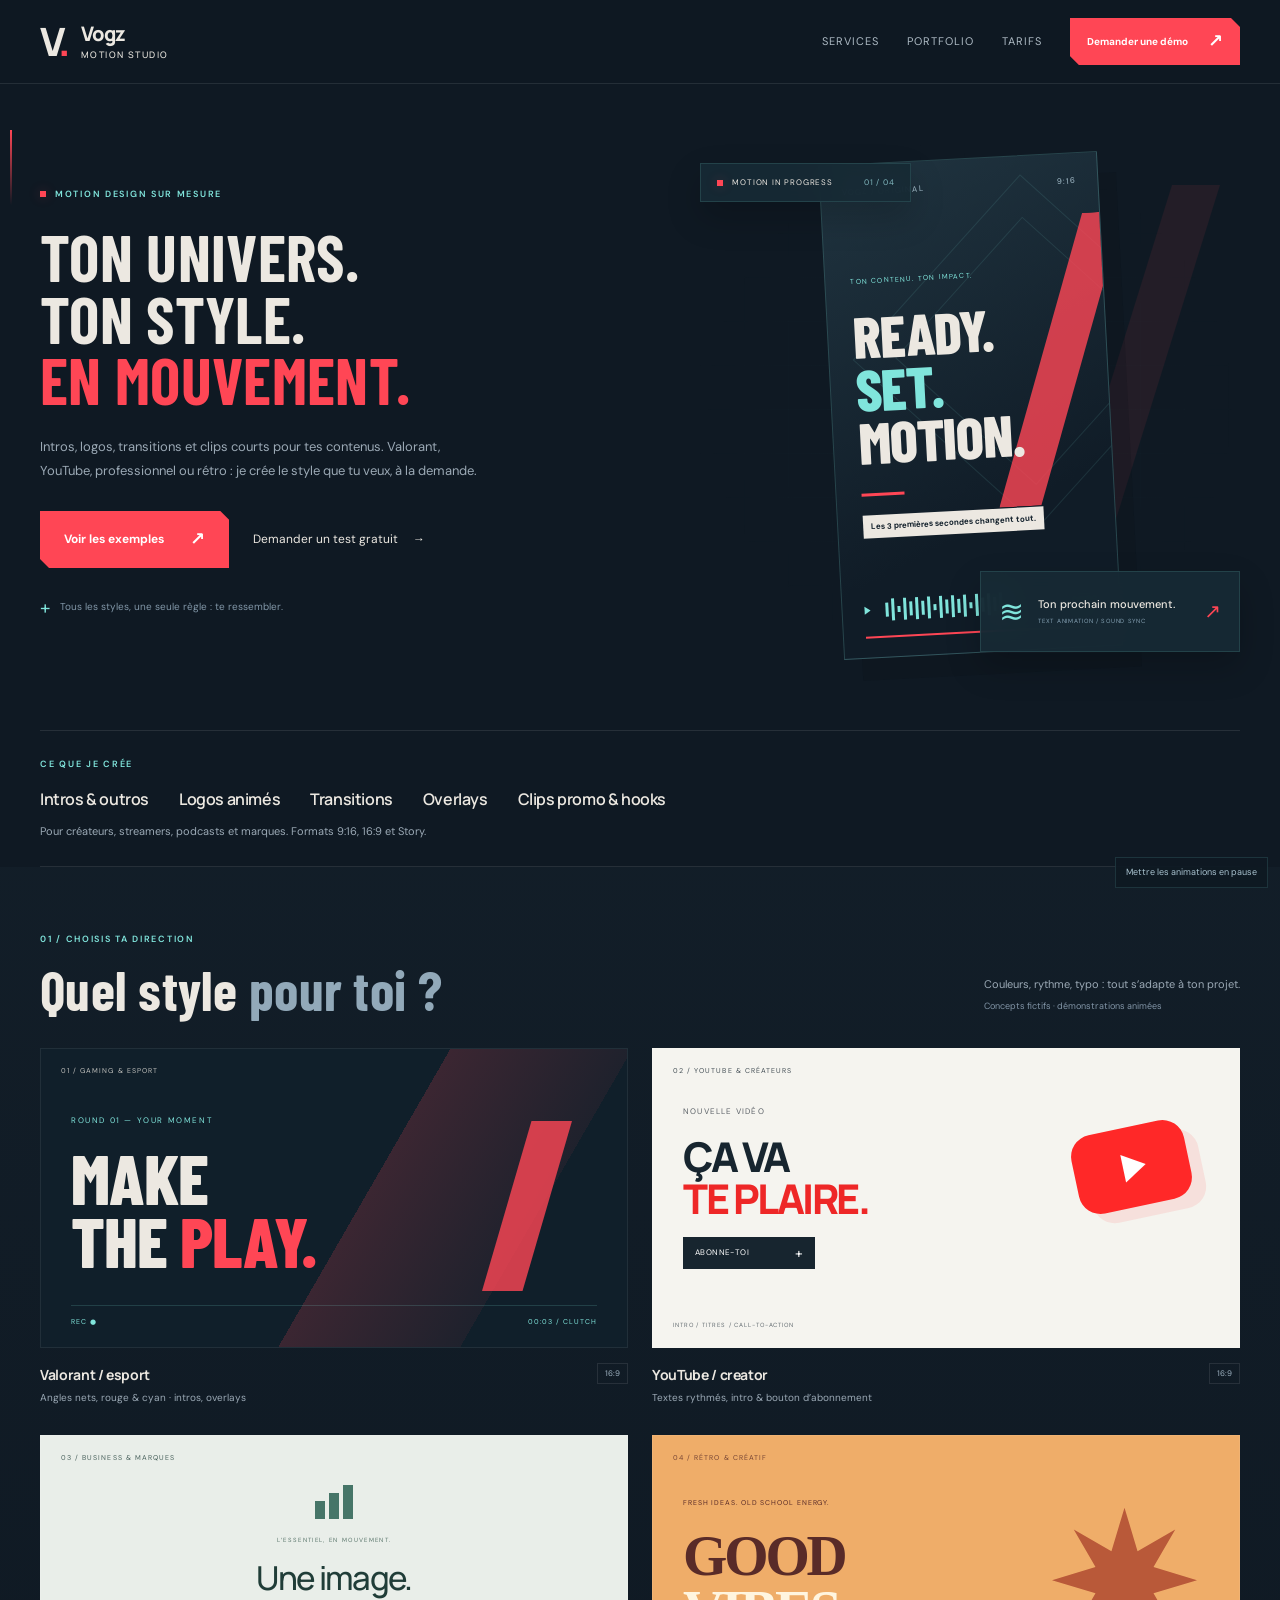
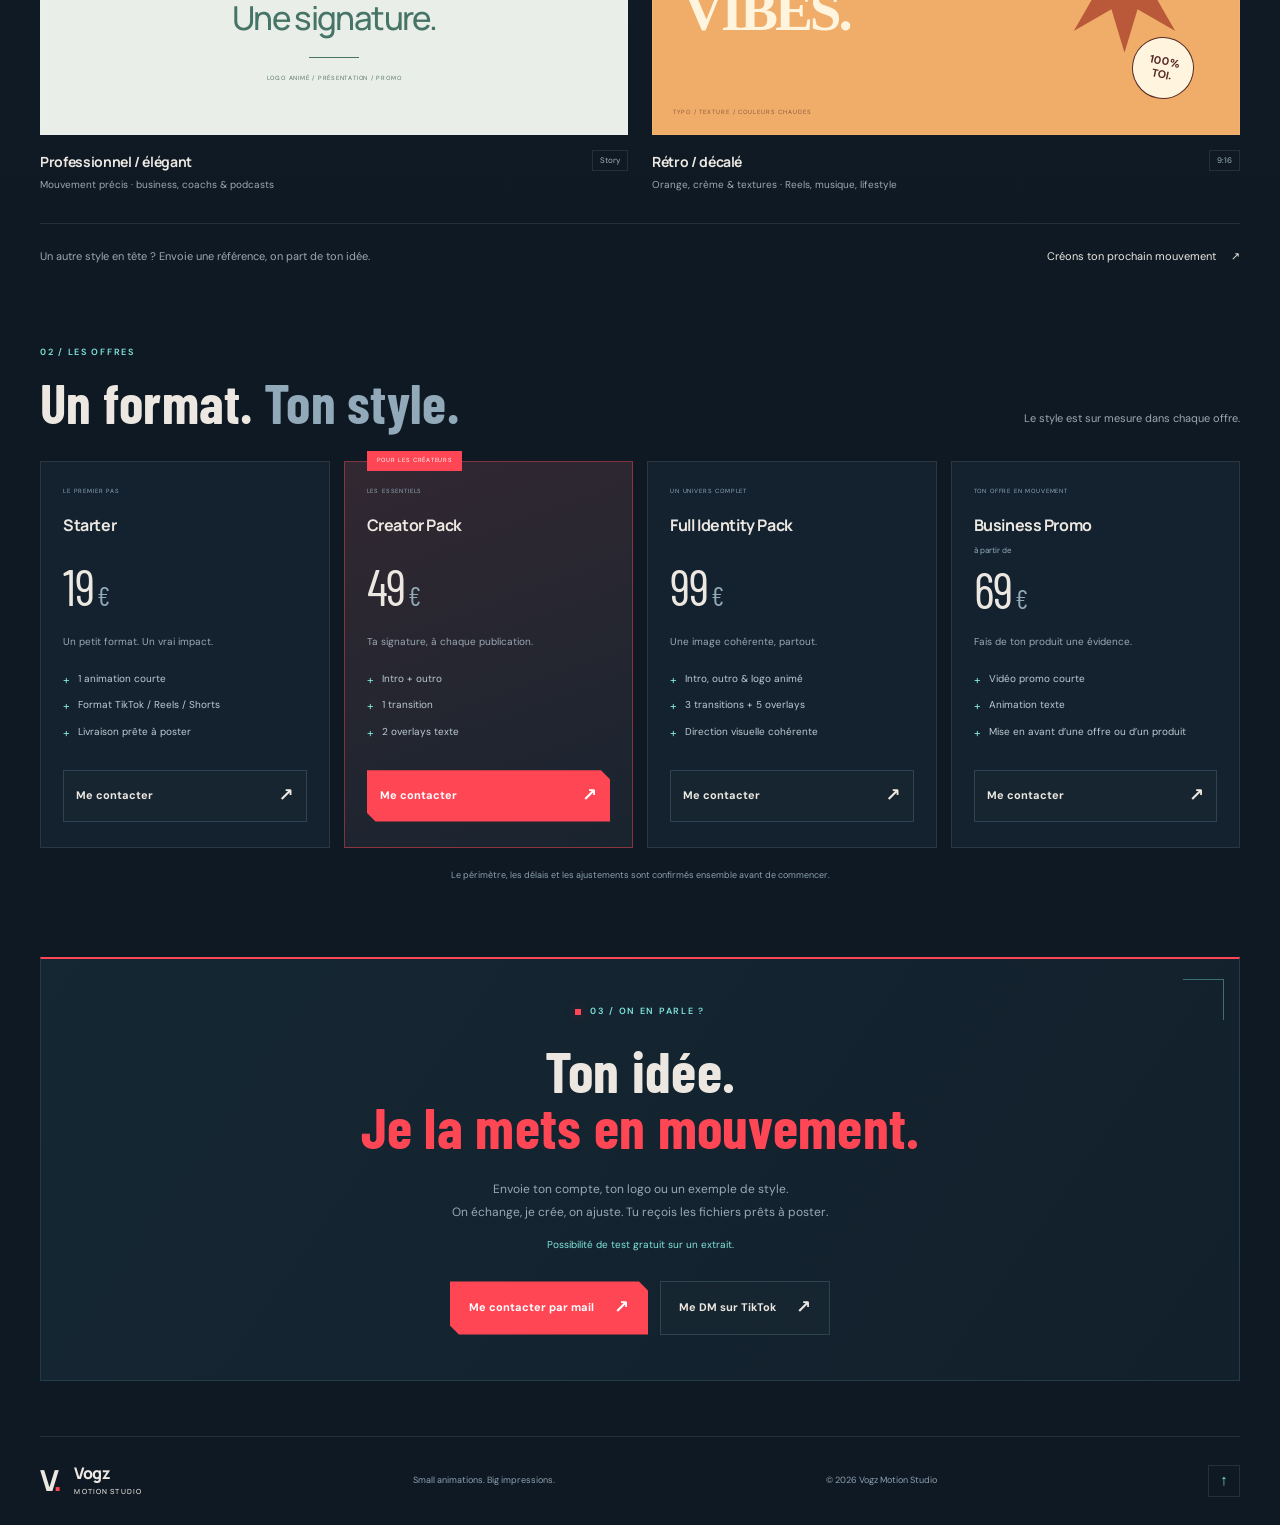
==== commit c379042b: "Apply tactical red and cyan design, update style demos and reduce prices" ====
--- a/index.html
+++ b/index.html
@@ -3,29 +3,29 @@
 <head>
   <meta charset="UTF-8"><meta name="viewport" content="width=device-width, initial-scale=1">
   <meta name="description" content="Vogz Motion Studio : intros, transitions, overlays et animations courtes pour créateurs, streamers et marques.">
-  <meta name="theme-color" content="#0b0b10"><title>Vogz Motion Studio — Le mouvement fait la différence.</title>
-  <link rel="stylesheet" href="style.css"><script src="script.js" defer></script>
+  <meta name="theme-color" content="#0f1923"><title>Vogz Motion Studio — Le mouvement fait la différence.</title>
+  <link rel="stylesheet" href="style.css?v=3"><script src="script.js?v=3" defer></script>
 </head>
 <body>
 <div class="cursor-light" aria-hidden="true"></div>
 <header class="header"><a class="brand" href="#" aria-label="Vogz Motion Studio, accueil"><span class="brand-symbol" aria-hidden="true">V<span>.</span></span><span>Vogz<span class="brand-sub">Motion Studio</span></span></a><button class="menu-toggle" aria-label="Ouvrir le menu" aria-expanded="false" aria-controls="navigation"><span></span><span></span></button><nav id="navigation" aria-label="Navigation principale"><a href="#services">Services</a><a href="#portfolio">Portfolio</a><a href="#pricing">Tarifs</a><a class="button button-small" href="#contact">Demander une démo <span>↗</span></a></nav></header>
 <main>
-<section class="hero container" id="accueil"><div class="hero-copy"><p class="eyebrow"><span class="status-dot"></span> Motion design sur mesure</p><h1>Ton univers.<br>Ton style.<br><em>En mouvement.</em></h1><p class="hero-description">Intros, logos, transitions et clips courts pour tes contenus. Minimaliste, gaming, cinématique ou coloré : je crée le style que tu veux, à la demande.</p><div class="hero-actions"><a class="button" href="#portfolio">Voir les exemples <span>↗</span></a><a class="text-link" href="#contact">Demander un test gratuit <span>→</span></a></div><div class="hero-note"><span class="tiny-cross">+</span> Tous les styles, une seule règle : te ressembler.</div></div>
-<div class="hero-art" aria-label="Démonstration animée d'un clip vertical"><div class="art-grid"></div><div class="floating-label label-top"><span class="status-dot"></span> MOTION IN PROGRESS <span class="label-number">01 / 04</span></div><div class="video-frame"><div class="video-top"><span>VOGZ / ORIGINAL</span><span>9:16</span></div><div class="orb orb-one"></div><div class="orb orb-two"></div><div class="video-center"><span class="video-kicker">MAKE THEM</span><strong>STOP.<br><span>WATCH.</span><br>REMEMBER.</strong><div class="video-line"></div><span class="video-caption">Les 3 premières secondes changent tout.</span></div><div class="video-bottom"><span class="play-icon">▶</span><div class="waveform" aria-hidden="true"><i></i><i></i><i></i><i></i><i></i><i></i><i></i><i></i><i></i><i></i><i></i><i></i><i></i><i></i><i></i><i></i><i></i><i></i><i></i><i></i></div><span class="video-time">00:03</span></div><div class="video-progress"></div></div><div class="floating-label label-bottom"><span class="timeline-icon">≋</span><div><strong>Attention, captured.</strong><small>TEXT ANIMATION / SOUND SYNC</small></div><span class="label-arrow">↗</span></div><span class="art-coordinate">48.8566° N — DESIGNED TO MOVE</span></div>
+<section class="hero container" id="accueil"><div class="hero-copy"><p class="eyebrow"><span class="status-dot"></span> Motion design sur mesure</p><h1>TON UNIVERS.<br>TON STYLE.<br><em>EN MOUVEMENT.</em></h1><p class="hero-description">Intros, logos, transitions et clips courts pour tes contenus. Valorant, YouTube, professionnel ou rétro : je crée le style que tu veux, à la demande.</p><div class="hero-actions"><a class="button" href="#portfolio">Voir les exemples <span>↗</span></a><a class="text-link" href="#contact">Demander un test gratuit <span>→</span></a></div><div class="hero-note"><span class="tiny-cross">+</span> Tous les styles, une seule règle : te ressembler.</div></div>
+<div class="hero-art" aria-label="Démonstration animée d'un clip vertical"><div class="art-grid"></div><div class="floating-label label-top"><span class="status-dot"></span> MOTION IN PROGRESS <span class="label-number">01 / 04</span></div><div class="video-frame"><div class="video-top"><span>VOGZ / ORIGINAL</span><span>9:16</span></div><div class="orb orb-one"></div><div class="orb orb-two"></div><div class="video-center"><span class="video-kicker">TON CONTENU. TON IMPACT.</span><strong>READY.<br><span>SET.</span><br>MOTION.</strong><div class="video-line"></div><span class="video-caption">Les 3 premières secondes changent tout.</span></div><div class="video-bottom"><span class="play-icon" aria-hidden="true"></span><div class="waveform" aria-hidden="true"><i></i><i></i><i></i><i></i><i></i><i></i><i></i><i></i><i></i><i></i><i></i><i></i><i></i><i></i><i></i><i></i><i></i><i></i><i></i><i></i></div><span class="video-time">00:03</span></div><div class="video-progress"></div></div><div class="floating-label label-bottom"><span class="timeline-icon">≋</span><div><strong>Ton prochain mouvement.</strong><small>TEXT ANIMATION / SOUND SYNC</small></div><span class="label-arrow">↗</span></div><span class="art-coordinate">VOGZ / MOTION SYSTEM</span></div>
 </section>
 
 
 <section class="compact-services container reveal" id="services"><p class="eyebrow">Ce que je crée</p><div class="service-list"><span>Intros & outros</span><span>Logos animés</span><span>Transitions</span><span>Overlays</span><span>Clips promo & hooks</span></div><p>Pour créateurs, streamers, podcasts et marques. Formats 9:16, 16:9 et Story.</p></section>
-<section class="section portfolio-section" id="portfolio"><div class="container"><div class="section-heading heading-split reveal"><div><p class="eyebrow">01 — Quatre styles, mille possibilités</p><h2>Quel style <span>pour toi ?</span></h2></div><p>Couleurs, rythme, typo : tout s’adapte à ton projet.<br><span class="concept-note">Concepts fictifs · démonstrations animées</span></p></div><div class="portfolio-grid">
-<article class="project reveal"><div class="project-visual concept-esport"><span class="visual-label">01 / GAMING & ESPORT</span><div class="esport-art"><span class="esport-kicker">ROUND 01 — YOUR MOMENT</span><strong>MAKE<br>THE <em>PLAY.</em></strong><div class="esport-slash" aria-hidden="true"></div><span class="esport-hud">REC ● <span>00:03 / CLUTCH</span></span></div></div><div class="project-info"><div><h3>Gaming / inspiration Valorant</h3><p>Angles nets, rouge & cyan · intros, overlays</p></div><span class="format">16:9</span></div></article>
-<article class="project reveal"><div class="project-visual concept-minimal"><span class="visual-label">02 / MINIMAL & CLEAN</span><div class="minimal-art"><span>LESS, BUT</span><strong>better<span>.</span></strong><div class="minimal-line"></div><small>JUST YOUR IDENTITY.</small></div></div><div class="project-info"><div><h3>Minimal / premium</h3><p>Typographie sobre · logos, podcasts, marques</p></div><span class="format">Story</span></div></article>
-<article class="project reveal"><div class="project-visual concept-cinema"><span class="visual-label">03 / CINÉMATIQUE</span><div class="cinema-art"><span>A NEW PERSPECTIVE</span><strong>BEYOND</strong><small>EVERY FRAME TELLS A STORY</small></div><span class="visual-footer">VOGZ ORIGINAL / MOTION CONCEPT</span></div><div class="project-info"><div><h3>Cinématique / immersif</h3><p>Lumière et profondeur · reveals, teasers</p></div><span class="format">16:9</span></div></article>
-<article class="project reveal"><div class="project-visual concept-color"><span class="visual-label">04 / POP & CRÉATIF</span><div class="color-art"><span>SCROLL LESS.</span><strong>FEEL<br><em>MORE.</em></strong><div class="color-flower" aria-hidden="true">✳</div><small>YOUR ENERGY. IN MOTION.</small></div></div><div class="project-info"><div><h3>Coloré / dynamique</h3><p>Couleurs franches · TikTok, Reels, promos</p></div><span class="format">9:16</span></div></article>
+<section class="section portfolio-section" id="portfolio"><div class="container"><div class="section-heading heading-split reveal"><div><p class="eyebrow">01 / Choisis ta direction</p><h2>Quel style <span>pour toi ?</span></h2></div><p>Couleurs, rythme, typo : tout s’adapte à ton projet.<br><span class="concept-note">Concepts fictifs · démonstrations animées</span></p></div><div class="portfolio-grid">
+<article class="project reveal"><div class="project-visual concept-esport"><span class="visual-label">01 / GAMING & ESPORT</span><div class="esport-art"><span class="esport-kicker">ROUND 01 — YOUR MOMENT</span><strong>MAKE<br>THE <em>PLAY.</em></strong><div class="esport-slash" aria-hidden="true"></div><span class="esport-hud">REC ● <span>00:03 / CLUTCH</span></span></div></div><div class="project-info"><div><h3>Valorant / esport</h3><p>Angles nets, rouge & cyan · intros, overlays</p></div><span class="format">16:9</span></div></article>
+<article class="project reveal"><div class="project-visual concept-youtube"><span class="visual-label">02 / YOUTUBE & CRÉATEURS</span><div class="youtube-art"><span class="youtube-play" aria-hidden="true"></span><span class="youtube-kicker">NOUVELLE VIDÉO</span><strong>ÇA VA<br><em>TE PLAIRE.</em></strong><div class="youtube-subscribe">ABONNE-TOI <span>+</span></div></div><span class="visual-footer">INTRO / TITRES / CALL-TO-ACTION</span></div><div class="project-info"><div><h3>YouTube / creator</h3><p>Textes rythmés, intro & bouton d’abonnement</p></div><span class="format">16:9</span></div></article>
+<article class="project reveal"><div class="project-visual concept-pro"><span class="visual-label">03 / BUSINESS & MARQUES</span><div class="pro-art"><span class="pro-mark" aria-hidden="true"><i></i><i></i><i></i></span><span class="pro-kicker">L’ESSENTIEL, EN MOUVEMENT.</span><strong>Une image.<br><em>Une signature.</em></strong><div class="pro-line"></div><small>LOGO ANIMÉ / PRÉSENTATION / PROMO</small></div></div><div class="project-info"><div><h3>Professionnel / élégant</h3><p>Mouvement précis · business, coachs & podcasts</p></div><span class="format">Story</span></div></article>
+<article class="project reveal"><div class="project-visual concept-retro"><span class="visual-label">04 / RÉTRO & CRÉATIF</span><div class="retro-art"><span class="retro-kicker">FRESH IDEAS. OLD SCHOOL ENERGY.</span><strong>GOOD<br><em>VIBES.</em></strong><div class="retro-star" aria-hidden="true"></div><span class="retro-sticker">100%<br>TOI.</span></div><span class="visual-footer">TYPO / TEXTURE / COULEURS CHAUDES</span></div><div class="project-info"><div><h3>Rétro / décalé</h3><p>Orange, crème & textures · Reels, musique, lifestyle</p></div><span class="format">9:16</span></div></article>
 </div><div class="portfolio-bottom reveal"><p>Un autre style en tête ? Envoie une référence, on part de ton idée.</p><a class="text-link" href="#contact">Créons ton prochain mouvement <span>↗</span></a></div></div></section>
 
-<section class="section container" id="pricing"><div class="section-heading heading-split reveal"><div><p class="eyebrow">02 — Les offres</p><h2>Un format. <span>Ton style.</span></h2></div><p>Le style est sur mesure dans chaque offre.</p></div><div class="pricing-grid"><article class="price-card reveal"><span class="price-kicker">LE PREMIER PAS</span><h3>Starter</h3><div class="price">29<span>€</span></div><p>Un petit format. Un vrai impact.</p><ul><li>1 animation courte</li><li>Format TikTok / Reels / Shorts</li><li>Livraison prête à poster</li></ul><a class="button button-outline" href="#contact" data-offer="Starter">Me contacter <span>↗</span></a></article><article class="price-card featured reveal"><span class="featured-label">POUR LES CRÉATEURS</span><span class="price-kicker">LES ESSENTIELS</span><h3>Creator Pack</h3><div class="price">79<span>€</span></div><p>Ta signature, à chaque publication.</p><ul><li>Intro + outro</li><li>1 transition</li><li>2 overlays texte</li></ul><a class="button" href="#contact" data-offer="Creator Pack">Me contacter <span>↗</span></a></article><article class="price-card reveal"><span class="price-kicker">UN UNIVERS COMPLET</span><h3>Full Identity Pack</h3><div class="price">149<span>€</span></div><p>Une image cohérente, partout.</p><ul><li>Intro, outro & logo animé</li><li>3 transitions + 5 overlays</li><li>Direction visuelle cohérente</li></ul><a class="button button-outline" href="#contact" data-offer="Full Identity Pack">Me contacter <span>↗</span></a></article><article class="price-card reveal"><span class="price-kicker">TON OFFRE EN MOUVEMENT</span><h3>Business Promo</h3><div class="price"><small>à partir de</small>99<span>€</span></div><p>Fais de ton produit une évidence.</p><ul><li>Vidéo promo courte</li><li>Animation texte</li><li>Mise en avant d’une offre ou d’un produit</li></ul><a class="button button-outline" href="#contact" data-offer="Business Promo">Me contacter <span>↗</span></a></article></div><p class="pricing-note">Le périmètre, les délais et les ajustements sont confirmés ensemble avant de commencer.</p></section>
+<section class="section container" id="pricing"><div class="section-heading heading-split reveal"><div><p class="eyebrow">02 / Les offres</p><h2>Un format. <span>Ton style.</span></h2></div><p>Le style est sur mesure dans chaque offre.</p></div><div class="pricing-grid"><article class="price-card reveal"><span class="price-kicker">LE PREMIER PAS</span><h3>Starter</h3><div class="price">19<span>€</span></div><p>Un petit format. Un vrai impact.</p><ul><li>1 animation courte</li><li>Format TikTok / Reels / Shorts</li><li>Livraison prête à poster</li></ul><a class="button button-outline" href="#contact" data-offer="Starter">Me contacter <span>↗</span></a></article><article class="price-card featured reveal"><span class="featured-label">POUR LES CRÉATEURS</span><span class="price-kicker">LES ESSENTIELS</span><h3>Creator Pack</h3><div class="price">49<span>€</span></div><p>Ta signature, à chaque publication.</p><ul><li>Intro + outro</li><li>1 transition</li><li>2 overlays texte</li></ul><a class="button" href="#contact" data-offer="Creator Pack">Me contacter <span>↗</span></a></article><article class="price-card reveal"><span class="price-kicker">UN UNIVERS COMPLET</span><h3>Full Identity Pack</h3><div class="price">99<span>€</span></div><p>Une image cohérente, partout.</p><ul><li>Intro, outro & logo animé</li><li>3 transitions + 5 overlays</li><li>Direction visuelle cohérente</li></ul><a class="button button-outline" href="#contact" data-offer="Full Identity Pack">Me contacter <span>↗</span></a></article><article class="price-card reveal"><span class="price-kicker">TON OFFRE EN MOUVEMENT</span><h3>Business Promo</h3><div class="price"><small>à partir de</small>69<span>€</span></div><p>Fais de ton produit une évidence.</p><ul><li>Vidéo promo courte</li><li>Animation texte</li><li>Mise en avant d’une offre ou d’un produit</li></ul><a class="button button-outline" href="#contact" data-offer="Business Promo">Me contacter <span>↗</span></a></article></div><p class="pricing-note">Le périmètre, les délais et les ajustements sont confirmés ensemble avant de commencer.</p></section>
 
-<section class="contact-section container" id="contact"><div class="contact-inner reveal"><p class="eyebrow"><span class="status-dot"></span> 03 — On en parle ?</p><h2>Ton idée.<br><em>Je la mets en mouvement.</em></h2><p>Envoie ton compte, ton logo ou un exemple de style.<br>On échange, je crée, on ajuste. Tu reçois les fichiers prêts à poster.</p><p class="contact-test">Possibilité de test gratuit sur un extrait.</p><p class="selected-offer" id="selected-offer" aria-live="polite"></p><div class="contact-actions"><a class="button" id="email-link" href="mailto:germainboy02@gmail.com?subject=Mon%20projet%20motion%20design">Me contacter par mail <span>↗</span></a><a class="button button-outline" href="https://www.tiktok.com/@vogz_gaming" target="_blank" rel="noopener noreferrer">Me DM sur TikTok <span>↗</span></a></div></div></section>
+<section class="contact-section container" id="contact"><div class="contact-inner reveal"><p class="eyebrow"><span class="status-dot"></span> 03 / On en parle ?</p><h2>Ton idée.<br><em>Je la mets en mouvement.</em></h2><p>Envoie ton compte, ton logo ou un exemple de style.<br>On échange, je crée, on ajuste. Tu reçois les fichiers prêts à poster.</p><p class="contact-test">Possibilité de test gratuit sur un extrait.</p><p class="selected-offer" id="selected-offer" aria-live="polite"></p><div class="contact-actions"><a class="button" id="email-link" href="mailto:germainboy02@gmail.com?subject=Mon%20projet%20motion%20design">Me contacter par mail <span>↗</span></a><a class="button button-outline" href="https://www.tiktok.com/@vogz_gaming" target="_blank" rel="noopener noreferrer">Me DM sur TikTok <span>↗</span></a></div></div></section>
 </main>
 <footer class="footer container"><a class="brand" href="#"><span class="brand-symbol">V<span>.</span></span><span>Vogz<span class="brand-sub">Motion Studio</span></span></a><p>Small animations. Big impressions.</p><span>© <span id="year">2026</span> Vogz Motion Studio</span><a class="back-top" href="#accueil" aria-label="Retour en haut">↑</a></footer>
 <button class="motion-toggle" type="button" aria-pressed="false">Mettre les animations en pause</button>
--- a/style.css
+++ b/style.css
@@ -1,10 +1,15 @@
-@import url('https://fonts.googleapis.com/css2?family=DM+Sans:wght@400;500;600;700&family=Manrope:wght@400;500;600;700;800&display=swap');
-:root{--bg:#0b0b10;--surface:#111118;--line:rgba(255,255,255,.095);--text:#f3f3f7;--muted:#92929f;--accent:#9485ff;--blue:#6465ed}*{box-sizing:border-box}html{scroll-behavior:smooth;scroll-padding-top:100px}body{margin:0;background:var(--bg);color:var(--text);font-family:'DM Sans',system-ui,sans-serif;font-size:15px;line-height:1.6;overflow-x:hidden}::selection{background:#7968cb;color:white}a{color:inherit;text-decoration:none}button{font:inherit}button,a{-webkit-tap-highlight-color:transparent}a:focus-visible,button:focus-visible{outline:2px solid var(--accent);outline-offset:6px}h1,h2,h3,p{margin:0}h1,h2,h3{font-family:Manrope,system-ui,sans-serif}h1,h2{letter-spacing:-.055em;line-height:1.12}h3{letter-spacing:-.025em}em{font-style:normal;color:var(--accent)}.container{width:min(1200px,calc(100% - 64px));margin:auto}.header{height:90px;position:fixed;inset:0 0 auto;z-index:30;display:flex;align-items:center;justify-content:space-between;padding:0 max(32px,calc((100vw - 1200px)/2));border-bottom:1px solid var(--line);background:rgba(11,11,16,.85);backdrop-filter:blur(20px)}.brand{display:flex;align-items:center;gap:12px;font-family:Manrope,sans-serif;font-weight:800;font-size:20px;line-height:1.1;letter-spacing:-.04em}.brand-symbol{font-size:37px;font-weight:800;letter-spacing:-.13em;margin-right:4px}.brand-symbol>span{color:var(--accent)}.brand-sub{display:block;font-size:9px;letter-spacing:.15em;font-weight:500;text-transform:uppercase;margin-top:5px}.header nav{display:flex;align-items:center;gap:27px}.header nav>a:not(.button){font-size:12px;color:#b2b2bd;transition:color .2s}.header nav>a:hover{color:white}.button{display:inline-flex;align-items:center;justify-content:center;gap:30px;border:1px solid transparent;padding:15px 23px;border-radius:6px;background:#ecebf4;color:#17141f;font-size:13px;font-weight:700;line-height:1.4;transition:transform .25s,box-shadow .25s,background .25s}.button:hover{transform:translateY(-3px);background:white;box-shadow:0 8px 30px #9d89ff24}.button span{font-size:18px}.button-small{padding:10px 16px;font-size:11px;gap:17px}.button-outline{border-color:#ffffff20;background:#ffffff03;color:var(--text)}.button-outline:hover{background:#ffffff0c}.text-link{display:inline-flex;align-items:center;gap:15px;font-size:13px;transition:color .2s}.text-link:hover{color:var(--accent)}.menu-toggle{display:none}.hero{min-height:820px;padding-top:160px;padding-bottom:80px;display:grid;grid-template-columns:1.15fr 1fr;gap:40px;align-items:center}.eyebrow{font-size:10px;font-weight:600;letter-spacing:.2em;text-transform:uppercase;color:#a7a2bb;display:flex;gap:9px;align-items:center}.status-dot{width:6px;height:6px;border-radius:50%;background:var(--accent);box-shadow:0 0 10px #9485ff55;display:inline-block;flex-shrink:0}h1{font-size:clamp(38px,4.1vw,57px);max-width:670px;margin:26px 0}h1 em{background:linear-gradient(100deg,#d5caff,#9381fc);background-clip:text;-webkit-background-clip:text;color:transparent}.hero-description{color:var(--muted);max-width:460px;font-size:14px;line-height:1.85}.hero-actions{display:flex;align-items:center;gap:24px;margin-top:32px}.hero-note{font-size:10px;color:#747480;margin-top:34px;display:flex;gap:10px;align-items:center}.tiny-cross{font-size:18px;color:var(--accent)}.hero-art{height:575px;position:relative;display:flex;justify-content:center;align-items:center}.art-grid{position:absolute;inset:0;background-image:linear-gradient(#ffffff03 1px,transparent 1px),linear-gradient(90deg,#ffffff03 1px,transparent 1px);background-size:44px 44px;mask-image:radial-gradient(ellipse,black,transparent 70%)}.hero-art:before{content:'';position:absolute;width:420px;height:420px;background:#6653b4;filter:blur(110px);opacity:.17;border-radius:50%}.video-frame{height:495px;width:279px;border:1px solid #ffffff20;border-radius:20px;background:linear-gradient(160deg,#191826,#0b0b12 70%);box-shadow:0 30px 70px #0007;position:relative;overflow:hidden;transform:rotate(-5deg)}.video-top{display:flex;justify-content:space-between;padding:21px;font-size:8px;letter-spacing:.15em;color:#a19eae;position:relative;z-index:2}.video-center{position:absolute;top:110px;left:25px;right:14px;z-index:2}.video-kicker{font-size:9px;letter-spacing:.4em;color:#c6c0dc}.video-center strong{display:block;font-family:Manrope,sans-serif;font-size:44px;line-height:1.07;font-weight:800;letter-spacing:-.065em;margin-top:15px;animation:heroText 6s infinite}.video-center strong span{color:#b5a2ff}.video-line{width:43px;height:3px;background:var(--accent);margin:24px 0 16px;animation:lineGrow 6s infinite}.video-caption{background:#eeeaf8;color:#171320;font-size:8px;font-weight:700;padding:5px 8px;display:inline-block;border-radius:3px}.orb{position:absolute;border:1px solid #a596f12b;border-radius:50%;width:255px;height:255px;top:60px;left:85px;animation:orbMove 12s ease-in-out infinite}.orb-two{width:220px;height:220px;left:95px;top:79px;border-color:#a596f119;animation-delay:-6s}.orb-one:before{content:'';position:absolute;inset:35px;background:radial-gradient(circle,#6b52d93b,transparent 70%)}.video-bottom{position:absolute;bottom:35px;left:22px;right:22px;display:flex;gap:15px;align-items:center}.play-icon{font-size:9px;color:#c1b3f4}.video-time{font-size:9px;color:#96909f}.waveform{height:24px;display:flex;gap:3px;align-items:center;flex:1}.waveform i,.podcast-wave i{display:block;background:#9485ff;width:3px;height:60%;animation:wave 1s ease-in-out infinite alternate}.waveform i:nth-child(3n),.podcast-wave i:nth-child(3n){height:25%;animation-delay:-.7s}.waveform i:nth-child(2n),.podcast-wave i:nth-child(2n){height:90%;animation-delay:-.3s}.video-progress{position:absolute;bottom:19px;height:2px;left:22px;right:22px;background:#ffffff10}.video-progress:after{content:'';display:block;background:#ab96ff;height:100%;transform-origin:left;animation:progress 6s linear infinite}.floating-label{position:absolute;z-index:4;display:flex;align-items:center;background:#191821df;border:1px solid #ffffff14;backdrop-filter:blur(16px);box-shadow:0 15px 35px #0004;border-radius:6px}.label-top{top:40px;left:3px;padding:12px 16px;gap:9px;font-size:8px;letter-spacing:.1em}.label-number{margin-left:26px;color:#757282}.label-bottom{bottom:25px;right:0;padding:16px 19px;gap:15px;transform:rotate(2deg)}.label-bottom strong{display:block;font-size:12px;font-weight:500}.label-bottom small{display:block;font-size:7px;letter-spacing:.12em;color:#898393;margin-top:4px}.timeline-icon{font-size:30px;color:#a993ff}.label-arrow{font-size:20px;color:#a993ff;margin-left:16px}.art-coordinate{position:absolute;bottom:0;left:24px;font-size:7px;color:#5e586c;letter-spacing:.16em}.platform-strip{border-top:1px solid var(--line);border-bottom:1px solid var(--line)}.platform-strip>.container{display:flex;justify-content:space-between;align-items:center;gap:20px;padding-block:25px;color:#74747f;font-family:Manrope,sans-serif;font-size:16px;font-weight:700}.platform-strip span:first-child{font-family:'DM Sans',sans-serif;font-size:8px;font-weight:500;letter-spacing:.13em;color:#565660}.section{padding-top:100px;padding-bottom:10px}.section-heading{margin-bottom:40px}.section-heading h2{font-size:clamp(30px,3.3vw,44px);margin-top:17px}.section-heading h2>span{color:#92919e}.heading-split{display:flex;justify-content:space-between;align-items:end;gap:30px}.heading-split>p{color:var(--muted);font-size:12px;line-height:1.9;max-width:350px}.problem-grid{display:grid;grid-template-columns:repeat(3,1fr);gap:30px}.problem-card{border-top:1px solid var(--line);padding:23px 0}.card-number{color:#7d748f;font-size:10px}.problem-card h3{font-size:17px;line-height:1.5;margin:15px 0 10px;max-width:290px}.problem-card p{font-size:12px;color:var(--muted);max-width:320px;line-height:1.85}.services-grid{display:grid;grid-template-columns:repeat(3,1fr);gap:14px}.service-card{background:linear-gradient(140deg,#16161f,#101017);border:1px solid var(--line);border-radius:9px;padding:30px;transition:transform .3s,border-color .3s,box-shadow .3s}.service-card:hover{transform:translateY(-5px);border-color:#a091ff40;box-shadow:0 15px 40px #0003}.service-icon{height:49px;font-size:29px;color:#b0a0f4;display:flex;align-items:center;gap:5px;transition:transform .4s}.service-card:hover .service-icon{transform:translateX(5px)}.icon-line{width:19px;height:2px;background:#b0a0f4}.logo-icon{font-weight:800;font-family:Manrope,sans-serif;letter-spacing:-.1em}.service-card h3{font-size:15px;margin:20px 0 10px}.service-card p{font-size:12px;color:var(--muted);line-height:1.8;max-width:300px}.service-tag{display:block;font-size:7px;letter-spacing:.17em;color:#65616f;margin-top:25px}.portfolio-section{padding-bottom:55px;margin-top:35px;background:linear-gradient(180deg,#11101880,transparent)}.concept-note{font-size:10px;color:#656170}.portfolio-grid{display:grid;grid-template-columns:repeat(3,1fr);gap:32px 22px}.project-visual{height:255px;border-radius:8px;overflow:hidden;position:relative;border:1px solid #ffffff0d;transition:transform .4s}.project:hover .project-visual{transform:translateY(-4px)}.visual-label{position:absolute;top:16px;left:18px;font-size:7px;letter-spacing:.17em;z-index:3;opacity:.7}.visual-footer{position:absolute;bottom:16px;left:18px;font-size:6px;letter-spacing:.15em;opacity:.6}.project-info{display:flex;align-items:center;justify-content:space-between;margin-top:17px;gap:10px}.project-info h3{font-size:14px}.project-info p{font-size:10px;color:#7c7b88;margin-top:4px}.format{font-size:8px;border:1px solid var(--line);border-radius:4px;padding:3px 7px;color:#8e899e;white-space:nowrap}.concept-intro{background:#171426}.intro-art{position:absolute;left:32px;top:51px}.intro-art>span{font-size:8px;letter-spacing:.23em;color:#a7a0ba}.intro-art strong{display:block;font-size:57px;line-height:1;font-family:Manrope,sans-serif;letter-spacing:-.07em;margin-top:10px;position:relative;z-index:1;animation:conceptText 7s infinite}.intro-art em{color:#a48af1}.intro-ring{width:155px;height:155px;border:27px solid #7e61c8;border-radius:50%;position:absolute;left:164px;top:10px;opacity:.5;animation:orbMove 8s infinite}.concept-podcast{background:linear-gradient(135deg,#201d28,#17151d)}.podcast-art{padding:62px 27px 0}.podcast-pill{font-size:6px;letter-spacing:.15em;display:flex;align-items:center;gap:6px}.podcast-pill i{width:4px;height:4px;background:#c9aeb9;border-radius:50%}.podcast-art strong{display:block;font-size:28px;line-height:1.22;letter-spacing:-.04em;margin-top:15px}.podcast-art em{color:#baa4b4}.podcast-wave{display:flex;gap:5px;height:35px;align-items:center;margin-top:22px}.podcast-wave i{width:4px;background:#a791a4}.concept-stream{background:radial-gradient(ellipse at 90% 70%,#162a38,#101720 70%)}.stream-art{padding:58px 26px 0}.stream-outline{border:1px solid #6b9bb15c;border-radius:3px;padding:18px;position:relative}.stream-outline:after{content:'';position:absolute;right:-1px;bottom:-1px;width:30px;height:30px;border-right:2px solid #78c0d5;border-bottom:2px solid #78c0d5;animation:glow 3s infinite}.live-pill{position:absolute;right:10px;top:10px;font-size:6px;letter-spacing:.15em;color:#84b8c7}.stream-outline strong{display:block;font-size:29px;line-height:1.05;letter-spacing:-.03em}.stream-outline strong span{color:#84b8c7;animation:blink 1.5s infinite}.stream-outline small{font-size:5px;letter-spacing:.14em;color:#8ca1b2}.stream-bar{display:flex;justify-content:space-between;padding:10px;font-size:5px;letter-spacing:.12em;color:#8ca1b2;background:#ffffff04;margin-top:8px}.concept-logo{background:radial-gradient(ellipse,#262132,#131218)}.logo-art{height:100%;display:flex;flex-direction:column;align-items:center;justify-content:center;position:relative}.logo-art strong{font-size:80px;font-family:Manrope,sans-serif;letter-spacing:-.15em;font-weight:800;line-height:1.1;position:relative;animation:logoReveal 7s infinite}.logo-art strong span{color:#b39bd9}.logo-art small{font-size:6px;letter-spacing:.3em;margin-top:15px;color:#a799b8}.logo-orbit{position:absolute;width:160px;height:160px;border:1px solid #a493bb24;border-radius:50%;animation:orbitSpin 18s linear infinite}.logo-orbit:after{content:'';position:absolute;width:5px;height:5px;background:#b39bd9;border-radius:50%;top:22px;left:21px;box-shadow:0 0 15px #b39bd9}.concept-product{background:#242622}.product-art{height:100%;position:relative;background:radial-gradient(ellipse at 70% 70%,#60634b55,transparent 70%)}.product-title{position:absolute;left:25px;top:59px;font-size:29px;font-weight:700;line-height:1.05;letter-spacing:-.05em;color:#e4e3d9;z-index:2}.product-object{position:absolute;right:50px;top:67px;width:84px;height:140px;background:linear-gradient(90deg,#767d64,#bec4a0 40%,#868d71);border-radius:8px 8px 15px 15px;box-shadow:15px 20px 30px #0005;display:flex;flex-direction:column;justify-content:center;align-items:center;color:#30372a;transform:rotate(13deg);animation:productFloat 6s ease-in-out infinite}.product-object:before{content:'';position:absolute;top:-13px;width:65px;height:18px;border-radius:5px 5px 0 0;background:linear-gradient(90deg,#3b4036,#686f5d,#3b4036)}.product-object>span{font-size:16px;letter-spacing:.05em;font-weight:700}.product-object>small{font-size:4px;letter-spacing:.06em;margin-top:9px}.product-detail{position:absolute;bottom:16px;left:24px;font-size:6px;letter-spacing:.15em;color:#abb09e}.concept-hook{background:#c0b4df;color:#201a31}.hook-art{padding:55px 25px 0}.hook-art>span:first-child{font-size:7px;letter-spacing:.2em;border:1px solid #201a3140;border-radius:20px;padding:4px 10px}.hook-art strong{display:block;margin-top:18px;font-size:33px;line-height:1.05;letter-spacing:-.055em;position:relative;z-index:1;animation:conceptText 7s infinite}.hook-art em{color:#fff}.hook-arrow{position:absolute;right:22px;bottom:38px;font-size:82px;line-height:1;opacity:.6;animation:arrowMove 4s infinite}.hook-caption{position:absolute;bottom:19px;font-size:6px;letter-spacing:.03em}.portfolio-bottom{margin-top:38px;display:flex;align-items:center;justify-content:space-between;border-top:1px solid var(--line);padding-top:25px}.portfolio-bottom p{font-size:12px;color:var(--muted)}.process-grid{display:grid;grid-template-columns:repeat(5,1fr);gap:24px}.process-step{position:relative;border-top:1px solid var(--line);padding-top:25px}.process-step>span{font-size:24px;font-family:Manrope,sans-serif;color:#847897;letter-spacing:-.07em}.process-step h3{font-size:13px;margin:20px 0 9px}.process-step p{font-size:11px;line-height:1.8;color:var(--muted)}.pricing-grid{display:grid;grid-template-columns:repeat(4,1fr);gap:14px}.price-card{position:relative;border:1px solid var(--line);border-radius:9px;background:#121218;padding:27px 22px;display:flex;flex-direction:column}.price-kicker{font-size:6px;letter-spacing:.16em;color:#888190}.price-card h3{font-size:17px;margin-top:15px}.price{font-size:43px;font-family:Manrope,sans-serif;letter-spacing:-.06em;line-height:1.2;margin-top:20px;min-height:64px}.price>span{font-size:24px;color:#797582;margin-left:3px}.price>small{display:block;font-size:8px;letter-spacing:0;color:#888190;margin-top:-11px;margin-bottom:4px}.price-card>p{font-size:10px;color:var(--muted);margin-top:15px}.price-card ul{list-style:none;margin:23px 0 30px;padding:0;flex:1}.price-card li{font-size:10px;color:#bcb9c7;position:relative;padding-left:16px;margin-bottom:11px;line-height:1.6}.price-card li:before{content:'✓';position:absolute;left:0;color:#8f81b0;font-size:10px}.price-card .button{font-size:11px;padding:12px;justify-content:space-between}.featured{background:linear-gradient(160deg,#242033,#14121c);border-color:#8d73cb66}.featured-label{position:absolute;top:-11px;left:22px;border:1px solid #9980d67a;border-radius:4px;background:#312740;color:#cbb5f2;padding:4px 9px;font-size:6px;letter-spacing:.13em}.featured .button{background:#b5a0e1}.featured .button:hover{background:#cab7ef}.pricing-note{font-size:9px;color:#68636f;text-align:center;margin-top:22px}.trust{display:grid;grid-template-columns:repeat(4,1fr);gap:25px;border-top:1px solid var(--line);border-bottom:1px solid var(--line);padding-block:28px;margin-top:75px}.trust>div{display:flex;gap:14px;align-items:center}.trust>div>span{font-size:22px;color:#9e8bbb}.trust p{font-size:9px;color:#93909d;line-height:1.8}.trust strong{font-weight:500;color:#ccc8d5}.contact-section{padding-top:90px;padding-bottom:80px}.contact-inner{text-align:center;border:1px solid #ffffff0c;border-radius:12px;padding:65px 20px;background:radial-gradient(ellipse at 50% 100%,#45315a40,transparent 70%),#111016;position:relative;overflow:hidden}.contact-inner .eyebrow{justify-content:center}.contact-inner h2{font-size:clamp(31px,4vw,51px);margin:24px 0}.contact-inner>p:not(.eyebrow):not(.selected-offer){font-size:12px;color:var(--muted);line-height:1.9}.contact-actions{display:flex;justify-content:center;gap:12px;margin-top:30px}.contact-actions .button{font-size:11px;gap:20px;padding:13px 18px}.contact-placeholder{display:block;color:#6d6579;font-size:8px;margin-top:20px}.selected-offer{font-size:11px;color:#cbb5f2;margin-top:15px}.selected-offer:empty{display:none}.footer{display:flex;align-items:center;justify-content:space-between;border-top:1px solid var(--line);padding-block:30px;gap:20px}.footer .brand{font-size:16px}.footer .brand-symbol{font-size:29px}.footer .brand-sub{font-size:7px}.footer>p,.footer>span{font-size:9px;color:#6b6874}.back-top{border:1px solid var(--line);width:32px;height:32px;display:grid;place-items:center;border-radius:5px;color:#a99cbc}.cursor-light{position:fixed;left:0;top:0;width:600px;height:600px;background:radial-gradient(circle,#9576df09,transparent 65%);pointer-events:none;z-index:1;transform:translate(-1000px,-1000px)}main,.footer{position:relative;z-index:2}.motion-toggle{position:fixed;bottom:12px;right:12px;z-index:40;border:1px solid #ffffff18;background:#14121de8;color:#a9a0ba;font-size:9px;padding:7px 10px;border-radius:4px;cursor:pointer}.js .reveal{opacity:0;transform:translateY(20px);transition:opacity .65s,transform .65s}.js .reveal.visible{opacity:1;transform:translateY(0)}.motion-paused *, .motion-paused *:before,.motion-paused *:after{animation-play-state:paused!important}.motion-paused{scroll-behavior:auto}.motion-paused .cursor-light{display:none}@keyframes wave{to{transform:scaleY(.35)}}@keyframes progress{from{transform:scaleX(0)}to{transform:scaleX(1)}}@keyframes heroText{0%,100%{opacity:.2;transform:translateY(10px)}12%,85%{opacity:1;transform:translateY(0)}}@keyframes lineGrow{0%,100%{transform:scaleX(.4);transform-origin:left}25%,85%{transform:scaleX(1);transform-origin:left}}@keyframes orbMove{50%{transform:translate(-12px,15px) rotate(20deg)}}@keyframes conceptText{0%,100%{transform:translateY(6px);opacity:.6}20%,80%{transform:translateY(0);opacity:1}}@keyframes glow{50%{opacity:.3}}@keyframes blink{50%{opacity:0}}@keyframes logoReveal{0%,100%{opacity:.25;transform:scale(.93)}20%,80%{opacity:1;transform:scale(1)}}@keyframes orbitSpin{to{transform:rotate(360deg)}}@keyframes productFloat{50%{transform:translateY(-10px) rotate(9deg)}}@keyframes arrowMove{50%{transform:translate(6px,-6px)}}
-@media(min-width:1450px){.hero{min-height:880px}}@media(max-width:1050px){.header nav{gap:18px}.hero{gap:10px}.hero-actions{gap:16px;flex-wrap:wrap}.label-top{left:0}.label-bottom{right:-5px}.pricing-grid{grid-template-columns:repeat(2,1fr);gap:25px 16px}.portfolio-grid{grid-template-columns:repeat(2,1fr)}.project-visual{height:285px}.process-grid{gap:16px}.contact-actions{flex-wrap:wrap}.hero-art{height:560px}.video-frame{width:258px;height:459px}.video-center strong{font-size:40px}.video-center{top:95px}}
-@media(max-width:760px){.container{width:calc(100% - 40px)}.header{height:74px;padding:0 20px}.header .brand{font-size:18px}.brand-symbol{font-size:32px}.menu-toggle{display:flex;flex-direction:column;gap:5px;background:transparent;border:1px solid var(--line);border-radius:5px;padding:12px;cursor:pointer}.menu-toggle span{display:block;width:19px;height:1px;background:white;transition:transform .2s}.menu-toggle[aria-expanded=true] span:first-child{transform:translateY(3px) rotate(45deg)}.menu-toggle[aria-expanded=true] span:last-child{transform:translateY(-3px) rotate(-45deg)}.header nav{display:none;position:absolute;top:73px;left:0;right:0;padding:24px;background:#111118;border-bottom:1px solid var(--line);flex-direction:column;align-items:stretch;gap:0}.header nav.open{display:flex}.header nav>a:not(.button){padding:12px;font-size:14px}.header nav .button{margin-top:12px}.hero{grid-template-columns:1fr;padding-top:120px;padding-bottom:45px;gap:25px;min-height:0}.hero-copy{max-width:570px}.eyebrow{font-size:8px}h1{font-size:clamp(35px,7vw,49px);margin:23px 0}.hero-description{font-size:13px}.hero-actions{gap:20px;margin-top:26px}.hero-actions .button{font-size:12px;padding:14px 17px}.hero-actions .text-link{font-size:11px}.hero-note{margin-top:24px;font-size:9px}.hero-art{max-width:430px;width:100%;margin:auto;height:530px}.video-frame{width:253px;height:450px}.label-top{top:32px;left:2px}.label-bottom{right:0;bottom:27px}.art-coordinate{left:7px}.platform-strip>.container{flex-wrap:wrap;justify-content:center;gap:12px 24px;padding-block:20px;font-size:13px}.platform-strip span:first-child{width:100%;text-align:center;font-size:7px}.section{padding-top:65px}.section-heading{margin-bottom:30px}.heading-split{align-items:start;flex-direction:column;gap:17px}.heading-split>p{font-size:11px}.problem-grid{grid-template-columns:1fr;gap:5px}.problem-card{padding:18px 0}.problem-card h3{max-width:none;font-size:16px;margin:10px 0 8px}.problem-card p{max-width:none}.services-grid{grid-template-columns:repeat(2,1fr);gap:10px}.service-card{padding:21px 17px}.service-card h3{font-size:13px;margin-top:14px}.service-card p{font-size:10px}.service-icon{font-size:24px;height:35px}.service-tag{font-size:6px;letter-spacing:.1em}.portfolio-section{margin-top:15px;padding-bottom:35px}.portfolio-grid{gap:25px 14px}.project-visual{height:230px}.project-info h3{font-size:12px}.project-info p{font-size:9px}.project-info{align-items:start}.intro-art{left:19px;top:55px}.intro-art strong{font-size:44px}.intro-ring{left:80px;width:130px;height:130px}.podcast-art{padding:55px 16px 0}.podcast-art strong{font-size:22px}.podcast-wave{gap:4px}.stream-art{padding:54px 13px 0}.stream-outline{padding:18px 12px}.stream-outline strong{font-size:24px}.stream-outline small{font-size:4px}.product-title{font-size:24px;left:15px}.product-object{right:22px;top:77px;width:67px;height:114px}.product-object:before{width:52px}.hook-art{padding:56px 16px 0}.hook-art strong{font-size:27px}.hook-arrow{font-size:60px;right:10px}.hook-caption{font-size:5px;max-width:150px}.portfolio-bottom{flex-direction:column;align-items:start;gap:12px}.portfolio-bottom .text-link{font-size:11px}.process-grid{grid-template-columns:1fr;gap:0}.process-step{display:grid;grid-template-columns:40px 1fr;padding:18px 0;column-gap:15px}.process-step>span{grid-row:1/3;font-size:22px}.process-step h3{margin:0 0 4px}.process-step p{font-size:11px}.pricing-grid{gap:22px 12px}.price-card{padding:23px 16px}.price-card h3{font-size:15px}.price-card li{font-size:9px}.price-card .button{font-size:10px;gap:10px}.price-kicker{font-size:5px}.featured-label{left:16px;font-size:5px}.price{font-size:38px}.price-card>p{font-size:9px}.trust{grid-template-columns:repeat(2,1fr);gap:25px 15px;margin-top:45px}.trust>div{gap:10px}.trust p{font-size:8px}.contact-section{padding-top:55px;padding-bottom:45px}.contact-inner{padding:45px 18px}.contact-inner h2{font-size:32px}.contact-actions{flex-direction:column;align-items:stretch;max-width:300px;margin-inline:auto}.contact-actions .button{justify-content:space-between}.footer{flex-wrap:wrap;padding-block:25px 55px}.footer>p{display:none}.footer>span{order:3;width:100%;font-size:8px}.footer .back-top{margin-left:auto}.cursor-light{display:none}.motion-toggle{font-size:8px}}
-@media(max-width:420px){.hero-actions{align-items:start;flex-direction:column;gap:17px}.hero-art{height:500px}.label-top{font-size:6px;padding:10px 12px}.label-number{margin-left:12px}.label-bottom{padding:12px}.label-bottom strong{font-size:10px}.label-bottom small{font-size:6px}.portfolio-grid{grid-template-columns:1fr}.project-visual{height:270px}.project-info h3{font-size:14px}.project-info p{font-size:10px}.intro-art{left:30px;top:55px}.intro-art strong{font-size:58px}.intro-ring{left:155px;width:160px;height:160px}.podcast-art{padding:65px 27px 0}.podcast-art strong{font-size:30px}.stream-art{padding:58px 25px 0}.stream-outline strong{font-size:32px}.product-title{left:25px;font-size:33px}.product-object{right:58px;width:85px;height:145px}.product-object:before{width:68px}.hook-art{padding:60px 25px 0}.hook-art strong{font-size:39px}.hook-arrow{right:25px;font-size:85px}.hook-caption{font-size:6px;max-width:none}.pricing-grid{grid-template-columns:1fr}.price-card{padding:28px}.price-card h3{font-size:20px}.price-card li,.price-card>p{font-size:12px}.price-kicker{font-size:8px}.featured-label{font-size:7px;left:28px}.price-card .button{font-size:12px}.price{min-height:0;font-size:45px}.price>small{margin-top:0}.service-card h3{font-size:12px}.service-tag{font-size:5px}.contact-inner h2{font-size:28px}}
-@media(prefers-reduced-motion:reduce){html{scroll-behavior:auto}*,*:before,*:after{animation:none!important;transition:none!important}.js .reveal{opacity:1;transform:none}.cursor-light{display:none}.motion-toggle{display:none}}
-/* A shorter page, with four genuinely distinct visual directions. */
-.hero{min-height:710px;padding-top:140px;padding-bottom:55px}.hero h1{font-size:clamp(48px,5.8vw,78px)}.hero-art{height:510px}.label-top{top:15px}.label-bottom{bottom:10px}.art-coordinate{display:none}.compact-services{padding-block:30px;border-block:1px solid var(--line)}.service-list{display:flex;flex-wrap:wrap;gap:12px 30px;margin:15px 0 10px;font-family:Manrope,system-ui,sans-serif;font-size:17px;font-weight:600;letter-spacing:-.025em}.compact-services>p:last-child{font-size:11px;color:var(--muted)}.portfolio-grid{grid-template-columns:repeat(2,minmax(0,1fr));gap:28px 24px}.project-visual{height:300px}.portfolio-section{padding-top:65px;margin-top:0;padding-bottom:15px}.section{padding-top:65px}.contact-section{padding-top:65px;padding-bottom:55px}.contact-inner{padding-block:45px}.contact-inner .contact-test{font-size:10px!important;color:#b4a2d2!important;margin-top:12px}.price-card ul{margin:20px 0}.price-card{padding-block:24px}.concept-esport{background:#101f2a}.concept-esport:before{content:'';position:absolute;inset:0;background:linear-gradient(120deg,transparent 54%,#ff46552e 54%,#ff465510 78%,transparent 78%)}.esport-art{position:absolute;inset:57px 30px 20px}.esport-kicker{color:#85e8e0;font-size:8px;letter-spacing:.2em}.esport-art strong{display:block;position:relative;z-index:2;margin-top:15px;font:800 58px/.95 Manrope,system-ui,sans-serif;letter-spacing:-.065em;animation:conceptText 7s infinite}.esport-art em{color:#ff4655}.esport-slash{position:absolute;right:22px;top:15px;height:165px;width:80px;background:#ff4655;clip-path:polygon(55% 0,100% 0,45% 100%,0 100%);opacity:.8;animation:slashMove 5s ease-in-out infinite}.esport-hud{position:absolute;bottom:0;left:0;right:0;display:flex;justify-content:space-between;font-size:7px;letter-spacing:.14em;color:#80d5d4;border-top:1px solid #80d5d42a;padding-top:10px}.concept-minimal{background:#e9e7e1;color:#242323}.minimal-art{display:flex;height:100%;align-items:center;justify-content:center;flex-direction:column}.minimal-art>span{font-size:9px;letter-spacing:.35em;color:#67645e}.minimal-art strong{font:500 68px/1.25 Manrope,system-ui,sans-serif;letter-spacing:-.075em;animation:logoReveal 8s infinite}.minimal-art strong span{color:#8c9878}.minimal-line{width:48px;height:2px;background:#8c9878;margin-top:20px;animation:lineGrow 8s infinite}.minimal-art small{font-size:6px;letter-spacing:.24em;margin-top:20px;color:#77736a}.concept-cinema{background:radial-gradient(ellipse at 50% 130%,#cf7f3280,transparent 60%),linear-gradient(160deg,#15151b,#222027)}.concept-cinema:before{content:'';position:absolute;width:330px;height:330px;border:1px solid #d3a87777;border-radius:50%;left:50%;top:50%;transform:translate(-50%,-15%);box-shadow:0 -10px 50px #de9e4933,inset 0 10px 50px #de9e4919;animation:cinemaLight 8s ease-in-out infinite}.cinema-art{position:relative;height:100%;display:flex;flex-direction:column;align-items:center;justify-content:center}.cinema-art>span{font-size:7px;letter-spacing:.35em;color:#c9b79e}.cinema-art strong{font:500 clamp(28px,4vw,51px)/1.3 Manrope,system-ui,sans-serif;letter-spacing:.15em;padding-left:.15em;margin:18px 0;color:#e8ded1;animation:conceptText 8s infinite}.cinema-art small{font-size:6px;letter-spacing:.18em;color:#9a8e80}.concept-color{background:#c6ed67;color:#24163f}.color-art{position:absolute;inset:55px 30px 20px}.color-art>span{font-size:8px;letter-spacing:.2em}.color-art strong{display:block;margin-top:16px;font:800 64px/.95 Manrope,system-ui,sans-serif;letter-spacing:-.06em;position:relative;z-index:2;animation:conceptText 7s infinite}.color-art em{color:#7144cb}.color-flower{position:absolute;right:0;top:32px;font-size:170px;line-height:1;color:#8654dc;animation:orbitSpin 25s linear infinite}.color-art small{position:absolute;bottom:0;font-size:7px;letter-spacing:.15em}@keyframes slashMove{50%{transform:translateX(-12px)}}@keyframes cinemaLight{50%{opacity:.4;box-shadow:0 -10px 70px #de9e4944}}
-@media(max-width:760px){.hero{min-height:0;padding-top:110px;padding-bottom:35px}.hero h1{font-size:clamp(49px,9vw,68px)}.hero-art{height:495px}.label-top{top:20px}.label-bottom{bottom:15px}.service-list{font-size:14px;gap:10px 20px}.compact-services{padding-block:24px}.portfolio-section{padding-top:45px}.project-visual{height:250px}.esport-art,.color-art{inset:50px 17px 18px}.esport-art strong{font-size:42px}.esport-kicker{font-size:6px;letter-spacing:.1em}.esport-slash{right:0;width:55px;height:135px}.esport-hud{font-size:5px}.minimal-art strong{font-size:46px}.minimal-art>span{font-size:7px}.cinema-art strong{font-size:26px;letter-spacing:.1em}.cinema-art>span{font-size:5px;letter-spacing:.18em}.cinema-art small{font-size:4px}.color-art strong{font-size:46px}.color-flower{font-size:110px;right:-10px;top:48px}.color-art small{font-size:5px}.section{padding-top:50px}.contact-section{padding-top:45px}.contact-inner h2{font-size:35px}}
-@media(max-width:520px){.portfolio-grid{grid-template-columns:1fr}.project-visual{height:270px}.esport-art,.color-art{inset:52px 25px 20px}.esport-art strong{font-size:56px}.esport-kicker{font-size:7px;letter-spacing:.14em}.esport-slash{right:25px;width:75px;height:150px}.esport-hud{font-size:6px}.minimal-art strong{font-size:65px}.cinema-art strong{font-size:35px}.cinema-art>span{font-size:7px}.cinema-art small{font-size:5px}.color-art strong{font-size:60px}.color-flower{font-size:150px;right:5px;top:30px}.color-art small{font-size:6px}}
+@import url('https://fonts.googleapis.com/css2?family=Barlow+Condensed:wght@600;700;800&family=DM+Sans:wght@400;500;600;700&family=Manrope:wght@400;500;600;700;800&display=swap');
+:root{--bg:#0f1923;--surface:#14212d;--text:#ece8e1;--muted:#9ba9b5;--line:#ffffff18;--accent:#ff4655;--cyan:#80e5dc;--display:'Barlow Condensed','Arial Narrow',Impact,sans-serif}
+*{box-sizing:border-box}html{scroll-behavior:smooth;scroll-padding-top:100px}body{margin:0;background:var(--bg);color:var(--text);font:15px/1.65 'DM Sans',system-ui,sans-serif;overflow-x:hidden}::selection{background:var(--accent);color:white}a{color:inherit;text-decoration:none}button{font:inherit}a,button{-webkit-tap-highlight-color:transparent}a:focus-visible,button:focus-visible{outline:2px solid var(--cyan);outline-offset:5px}h1,h2,h3,p{margin:0}h1,h2{font-family:var(--display);font-weight:700;line-height:.96;letter-spacing:.005em}h3{font-family:Manrope,system-ui,sans-serif;letter-spacing:-.025em}em{font-style:normal;color:var(--accent)}.container{width:min(1200px,calc(100% - 64px));margin:auto}.header{height:84px;position:fixed;inset:0 0 auto;z-index:30;display:flex;align-items:center;justify-content:space-between;padding:0 max(32px,calc((100vw - 1200px)/2));border-bottom:1px solid var(--line);background:#0f1923ed;backdrop-filter:blur(18px)}.brand{display:flex;align-items:center;gap:12px;font-family:Manrope,system-ui,sans-serif;font-size:20px;font-weight:800;line-height:1.1;letter-spacing:-.04em}.brand-symbol{font-size:39px;font-weight:800;letter-spacing:-.13em;margin-right:4px}.brand-symbol>span{color:var(--accent)}.brand-sub{display:block;font-size:9px;letter-spacing:.16em;font-weight:500;text-transform:uppercase;margin-top:5px}.header nav{display:flex;align-items:center;gap:28px}.header nav>a:not(.button){font-size:11px;text-transform:uppercase;letter-spacing:.09em;color:#aebac4;transition:color .2s}.header nav>a:hover{color:var(--cyan)}.button{display:inline-flex;align-items:center;justify-content:center;gap:26px;background:var(--accent);color:#fff;border:1px solid transparent;border-radius:0;padding:15px 23px;font-size:12px;font-weight:700;line-height:1.4;clip-path:polygon(0 0,calc(100% - 9px) 0,100% 9px,100% 100%,9px 100%,0 calc(100% - 9px));transition:background .25s,transform .25s}.button:hover{background:#e53545;transform:translateY(-3px)}.button span{font-size:18px}.button-small{padding:10px 16px;font-size:10px;gap:20px}.button-outline{border-color:#7da3b43b;background:#ffffff03;color:var(--text);clip-path:none}.button-outline:hover{background:#80e5dc0d;border-color:#80e5dc77}.text-link{display:inline-flex;align-items:center;gap:15px;font-size:12px;transition:color .2s}.text-link:hover{color:var(--cyan)}.menu-toggle{display:none}.hero{min-height:730px;padding-top:145px;padding-bottom:65px;display:grid;grid-template-columns:1.15fr 1fr;align-items:center;gap:40px;position:relative}.hero:before{content:'';position:absolute;top:130px;left:-30px;width:2px;height:75px;background:linear-gradient(var(--accent),transparent)}.hero-copy{position:relative;z-index:2;min-width:0}.eyebrow{display:flex;align-items:center;gap:9px;color:var(--cyan);font-size:9px;font-weight:600;letter-spacing:.19em;text-transform:uppercase}.status-dot{display:inline-block;flex-shrink:0;width:6px;height:6px;background:var(--accent);border-radius:0;box-shadow:0 0 12px #ff465540}h1{font-size:clamp(63px,7.2vw,101px);margin:25px 0 24px;max-width:680px}.hero-description{max-width:440px;color:var(--muted);font-size:13px;line-height:1.85}.hero-actions{display:flex;flex-wrap:wrap;align-items:center;gap:24px;margin-top:28px}.hero-note{display:flex;align-items:center;gap:10px;color:#8297a8;font-size:10px;margin-top:24px}.tiny-cross{color:var(--cyan);font-size:19px}.hero-art{height:520px;position:relative;display:flex;justify-content:center;align-items:center;min-width:0}.art-grid{position:absolute;inset:0;background-image:linear-gradient(#80e5dc06 1px,transparent 1px),linear-gradient(90deg,#80e5dc06 1px,transparent 1px);background-size:44px 44px;mask-image:radial-gradient(ellipse,black,transparent 75%)}.hero-art:before{content:'';position:absolute;right:20px;top:40px;width:160px;height:360px;background:#ff465515;clip-path:polygon(70% 0,100% 0,30% 100%,0 100%)}.video-frame{width:279px;height:495px;border:1px solid #80e5dc33;border-radius:0;background:linear-gradient(155deg,#203440,#101c27 70%);box-shadow:18px 22px 0 #080f162a;position:relative;overflow:hidden;transform:rotate(-3deg)}.video-frame:after{content:'';position:absolute;top:60px;right:-25px;width:140px;height:290px;background:#ff4655;clip-path:polygon(70% 0,100% 0,30% 100%,0 100%);opacity:.8}.video-top{display:flex;justify-content:space-between;padding:21px;font-size:8px;letter-spacing:.15em;color:#a7c0cd;position:relative;z-index:2}.video-center{position:absolute;top:102px;left:25px;right:14px;z-index:2}.video-kicker{font-size:7px;letter-spacing:.17em;color:var(--cyan)}.video-center strong{display:block;font-family:var(--display);font-size:68px;line-height:.92;font-weight:800;letter-spacing:-.02em;margin-top:18px;animation:heroText 7s infinite}.video-center strong span{color:var(--cyan)}.video-line{width:43px;height:3px;background:var(--accent);margin:24px 0 16px;animation:lineGrow 7s infinite}.video-caption{display:inline-block;background:var(--text);color:#12202b;font-size:8px;font-weight:700;padding:5px 8px}.orb{position:absolute;border:1px solid #80e5dc1c;width:250px;height:250px;top:70px;left:75px;transform:rotate(45deg);animation:orbMove 12s ease-in-out infinite}.orb-two{width:190px;height:190px;top:100px;left:105px;animation-delay:-6s}.video-bottom{position:absolute;bottom:35px;left:22px;right:22px;display:flex;gap:15px;align-items:center;z-index:2}.play-icon{font-size:9px;color:var(--cyan)}.video-time{font-size:9px;color:#9daab8}.waveform{height:24px;display:flex;gap:3px;align-items:center;flex:1}.waveform i{display:block;background:var(--cyan);width:3px;height:60%;animation:wave 1s ease-in-out infinite alternate}.waveform i:nth-child(3n){height:25%;animation-delay:-.7s}.waveform i:nth-child(2n){height:90%;animation-delay:-.3s}.video-progress{position:absolute;bottom:19px;height:2px;left:22px;right:22px;background:#ffffff10;z-index:2}.video-progress:after{content:'';display:block;background:var(--accent);height:100%;transform-origin:left;animation:progress 7s linear infinite}.floating-label{position:absolute;z-index:4;display:flex;align-items:center;background:#172a35f0;border:1px solid #80e5dc22;backdrop-filter:blur(16px);box-shadow:0 15px 35px #0003}.label-top{top:18px;left:0;padding:12px 16px;gap:9px;font-size:8px;letter-spacing:.1em}.label-number{margin-left:22px;color:#80b6bd}.label-bottom{bottom:13px;right:0;padding:15px 18px;gap:14px}.label-bottom strong{display:block;font-size:11px;font-weight:500}.label-bottom small{display:block;font-size:6px;letter-spacing:.12em;color:#86a2b4;margin-top:4px}.timeline-icon{font-size:30px;color:var(--cyan)}.label-arrow{font-size:20px;color:var(--accent);margin-left:15px}.art-coordinate{display:none}.compact-services{border-block:1px solid var(--line);padding-block:26px}.service-list{display:flex;flex-wrap:wrap;gap:10px 30px;margin:14px 0 10px;font-family:Manrope,system-ui,sans-serif;font-size:16px;font-weight:600;letter-spacing:-.025em}.compact-services>p:last-child{font-size:11px;color:var(--muted)}.section{padding-top:65px;padding-bottom:10px}.section-heading{margin-bottom:32px}.section-heading h2{font-size:clamp(38px,4.3vw,56px);margin-top:16px}.section-heading h2>span{color:#92a9b9}.heading-split{display:flex;justify-content:space-between;align-items:end;gap:28px}.heading-split>p{color:var(--muted);font-size:11px;line-height:1.9;max-width:345px}.concept-note{font-size:9px;color:#8295a7}.portfolio-section{padding-bottom:15px;background:linear-gradient(180deg,#17253060,transparent)}.portfolio-grid{display:grid;grid-template-columns:repeat(2,minmax(0,1fr));gap:28px 24px}.project{min-width:0}.project-visual{height:300px;position:relative;overflow:hidden;border:1px solid #ffffff12;transition:transform .3s,border-color .3s}.project:hover .project-visual{transform:translateY(-4px);border-color:#80e5dc55}.visual-label{position:absolute;top:16px;left:20px;font-size:7px;letter-spacing:.15em;z-index:3;opacity:.8}.visual-footer{position:absolute;bottom:16px;left:20px;font-size:6px;letter-spacing:.15em;opacity:.65}.project-info{display:flex;align-items:start;justify-content:space-between;margin-top:15px;gap:10px}.project-info h3{font-size:14px}.project-info p{font-size:10px;color:var(--muted);margin-top:4px}.format{font-size:8px;border:1px solid var(--line);padding:3px 7px;color:#a0b4c3;white-space:nowrap}.concept-esport{background:#101f2a}.concept-esport:before{content:'';position:absolute;inset:0;background:linear-gradient(120deg,transparent 54%,#ff46552e 54%,#ff465510 78%,transparent 78%)}.esport-art{position:absolute;inset:57px 30px 20px}.esport-kicker{color:var(--cyan);font-size:8px;letter-spacing:.2em}.esport-art strong{display:block;position:relative;z-index:2;margin-top:15px;font:800 70px/.9 var(--display);letter-spacing:-.015em;animation:conceptText 7s infinite}.esport-art em{color:var(--accent)}.esport-slash{position:absolute;right:25px;top:15px;height:170px;width:90px;background:var(--accent);clip-path:polygon(55% 0,100% 0,45% 100%,0 100%);opacity:.8;animation:slashMove 5s ease-in-out infinite}.esport-hud{position:absolute;bottom:0;left:0;right:0;display:flex;justify-content:space-between;font-size:7px;letter-spacing:.14em;color:var(--cyan);border-top:1px solid #80e5dc2a;padding-top:10px}.concept-youtube{background:#f5f4ef;color:#17252f}.youtube-art{position:absolute;inset:48px 30px 35px}.youtube-play{position:absolute;right:20px;top:30px;width:115px;height:80px;background:#ff2828;color:white;display:grid;place-items:center;font-size:38px;border-radius:22px;transform:rotate(-12deg);animation:playFloat 6s ease-in-out infinite;box-shadow:12px 12px 0 #ff282818}.youtube-kicker{font-size:8px;letter-spacing:.15em;color:#5c6268}.youtube-art strong{position:relative;display:block;font:800 41px/1.04 Manrope,system-ui,sans-serif;letter-spacing:-.06em;z-index:2;margin:13px 0 17px}.youtube-art em{color:#ee2727}.youtube-subscribe{display:flex;align-items:center;justify-content:space-between;width:132px;background:#17252f;color:#fff;padding:9px 12px;font-size:8px;letter-spacing:.05em;animation:subscribePulse 7s infinite}.youtube-subscribe span{font-size:14px;line-height:1}.concept-pro{background:#e9eee9;color:#203d38}.pro-art{height:100%;display:flex;flex-direction:column;align-items:center;justify-content:center;text-align:center}.pro-mark{height:34px;display:flex;gap:4px;align-items:end;margin-bottom:17px}.pro-mark i{display:block;width:10px;height:18px;background:#467568;animation:proRise 7s infinite}.pro-mark i:nth-child(2){height:26px;animation-delay:.15s}.pro-mark i:nth-child(3){height:34px;animation-delay:.3s}.pro-kicker{font-size:6px;letter-spacing:.22em;color:#58746a}.pro-art strong{font:500 33px/1.2 Manrope,system-ui,sans-serif;letter-spacing:-.05em;margin-top:12px}.pro-art em{color:#467568}.pro-line{height:1px;width:50px;background:#467568;margin-top:20px;animation:lineGrow 7s infinite}.pro-art small{font-size:6px;letter-spacing:.13em;color:#58746a;margin-top:16px}.concept-retro{background:#efad69;color:#592b28}.concept-retro:before{content:'';position:absolute;inset:0;background-image:radial-gradient(#6a352f20 .6px,transparent .6px);background-size:4px 4px}.retro-art{position:absolute;inset:52px 30px 30px}.retro-kicker{font-size:7px;letter-spacing:.13em}.retro-art strong{display:block;position:relative;z-index:2;font:800 57px/.95 Georgia,serif;letter-spacing:-.055em;margin-top:17px;animation:conceptText 8s infinite}.retro-art em{color:#fff5df}.retro-star{position:absolute;right:12px;top:20px;font-size:150px;line-height:1;color:#b95939;animation:orbitSpin 25s linear infinite}.retro-sticker{position:absolute;right:15px;bottom:5px;border:1px solid #592b28;border-radius:50%;width:62px;height:62px;display:grid;place-content:center;text-align:center;font-size:11px;line-height:1.2;font-weight:700;transform:rotate(12deg);background:#fff5df}.portfolio-bottom{display:flex;justify-content:space-between;align-items:center;gap:20px;border-top:1px solid var(--line);margin-top:30px;padding-top:23px}.portfolio-bottom p{font-size:11px;color:var(--muted)}.portfolio-bottom .text-link{font-size:11px}.pricing-grid{display:grid;grid-template-columns:repeat(4,minmax(0,1fr));gap:14px}.price-card{position:relative;border:1px solid var(--line);background:#14222f;padding:25px 22px;display:flex;flex-direction:column;min-width:0}.price-kicker{font-size:6px;letter-spacing:.14em;color:#91aaba}.price-card h3{font-size:16px;margin-top:15px}.price{font-size:50px;font-family:var(--display);letter-spacing:-.025em;line-height:1.2;margin-top:18px;min-height:66px}.price>span{font-size:27px;color:#91aaba;margin-left:3px}.price>small{display:block;font:8px 'DM Sans',sans-serif;letter-spacing:0;color:#91aaba;margin-top:-11px;margin-bottom:4px}.price-card>p{font-size:10px;color:var(--muted);margin-top:12px}.price-card ul{list-style:none;margin:20px 0;padding:0;flex:1}.price-card li{font-size:10px;color:#bccbd3;position:relative;padding-left:15px;margin-bottom:10px;line-height:1.65}.price-card li:before{content:'+';position:absolute;left:0;color:var(--cyan);font-size:12px}.price-card .button{font-size:11px;padding:12px;justify-content:space-between}.featured{border-color:#ff465570;background:linear-gradient(160deg,#322831,#19242f)}.featured-label{position:absolute;top:-11px;left:22px;border:1px solid #ff465590;background:#ff4655;color:white;padding:4px 9px;font-size:6px;letter-spacing:.12em}.pricing-note{font-size:9px;color:#8ca0b1;text-align:center;margin-top:20px}.contact-section{padding-top:65px;padding-bottom:55px}.contact-inner{text-align:center;position:relative;overflow:hidden;border:1px solid #80e5dc22;border-top:2px solid var(--accent);padding:45px 20px;background:linear-gradient(125deg,#152733,#12202b)}.contact-inner:before{content:'';position:absolute;right:15px;top:20px;width:40px;height:40px;border-top:1px solid var(--cyan);border-right:1px solid var(--cyan);opacity:.4}.contact-inner .eyebrow{justify-content:center}.contact-inner h2{font-size:clamp(39px,4.5vw,59px);margin:24px 0}.contact-inner>p:not(.eyebrow):not(.selected-offer){font-size:12px;color:var(--muted);line-height:1.9}.contact-inner .contact-test{font-size:10px!important;color:var(--cyan)!important;margin-top:12px}.contact-actions{display:flex;justify-content:center;flex-wrap:wrap;gap:12px;margin-top:27px}.contact-actions .button{font-size:11px;gap:20px;padding:13px 18px}.selected-offer{font-size:11px;color:var(--cyan);margin-top:15px}.selected-offer:empty{display:none}.footer{display:flex;align-items:center;justify-content:space-between;border-top:1px solid var(--line);padding-block:28px;gap:20px}.footer .brand{font-size:16px}.footer .brand-symbol{font-size:29px}.footer .brand-sub{font-size:7px}.footer>p,.footer>span{font-size:9px;color:#8ca0b1}.back-top{border:1px solid var(--line);width:32px;height:32px;display:grid;place-items:center;color:var(--cyan)}.cursor-light{position:fixed;left:0;top:0;width:600px;height:600px;background:radial-gradient(circle,#80e5dc08,transparent 65%);pointer-events:none;z-index:1;transform:translate(-1000px,-1000px)}main,.footer{position:relative;z-index:2}.motion-toggle{position:fixed;bottom:12px;right:12px;z-index:40;border:1px solid #80e5dc22;background:#0f1923ed;color:#a9c2ce;font-size:9px;padding:7px 10px;cursor:pointer}.js .reveal{opacity:0;transform:translateY(20px);transition:opacity .65s,transform .65s}.js .reveal.visible{opacity:1;transform:translateY(0)}.motion-paused *,.motion-paused *:before,.motion-paused *:after{animation-play-state:paused!important}.motion-paused{scroll-behavior:auto}.motion-paused .cursor-light{display:none}
+@keyframes wave{to{transform:scaleY(.35)}}@keyframes progress{from{transform:scaleX(0)}to{transform:scaleX(1)}}@keyframes heroText{0%,100%{opacity:.3;transform:translateY(8px)}12%,85%{opacity:1;transform:translateY(0)}}@keyframes lineGrow{0%,100%{transform:scaleX(.4);transform-origin:left}25%,85%{transform:scaleX(1);transform-origin:left}}@keyframes orbMove{50%{transform:translate(-12px,15px) rotate(45deg)}}@keyframes conceptText{0%,100%{transform:translateY(6px);opacity:.65}20%,80%{transform:translateY(0);opacity:1}}@keyframes slashMove{50%{transform:translateX(-12px)}}@keyframes orbitSpin{to{transform:rotate(360deg)}}@keyframes playFloat{50%{transform:translateY(-8px) rotate(-7deg)}}@keyframes subscribePulse{0%,80%,100%{transform:scale(1)}85%{transform:scale(1.04)}}@keyframes proRise{0%,100%{transform:scaleY(.6);transform-origin:bottom}20%,80%{transform:scaleY(1);transform-origin:bottom}}
+@media(max-width:1050px){.hero{gap:20px}.hero h1{font-size:clamp(61px,7.2vw,90px)}.pricing-grid{grid-template-columns:repeat(2,minmax(0,1fr));gap:24px 16px}.hero-actions{gap:18px}.label-top{font-size:7px;padding:10px 12px}.label-number{margin-left:13px}.youtube-play{right:0;width:90px;height:65px}.youtube-art strong{font-size:35px}.retro-star{right:0;font-size:125px}.retro-art strong{font-size:50px}}
+@media(max-width:760px){.container{width:calc(100% - 40px)}.header{height:74px;padding:0 20px}.header .brand{font-size:18px}.brand-symbol{font-size:32px}.menu-toggle{display:flex;flex-direction:column;gap:5px;background:transparent;border:1px solid var(--line);padding:12px;cursor:pointer}.menu-toggle span{display:block;width:19px;height:1px;background:white;transition:transform .2s}.menu-toggle[aria-expanded=true] span:first-child{transform:translateY(3px) rotate(45deg)}.menu-toggle[aria-expanded=true] span:last-child{transform:translateY(-3px) rotate(-45deg)}.header nav{display:none;position:absolute;top:73px;left:0;right:0;padding:24px;background:#132330;border-bottom:1px solid var(--line);flex-direction:column;align-items:stretch;gap:0}.header nav.open{display:flex}.header nav>a:not(.button){padding:12px;font-size:13px}.header nav .button{margin-top:12px}.hero{grid-template-columns:1fr;min-height:0;padding-top:115px;padding-bottom:35px;gap:28px}.hero:before{display:none}.hero h1{font-size:clamp(62px,10vw,86px)}.hero-copy{max-width:570px}.hero-description{font-size:13px}.eyebrow{font-size:8px}.hero-actions{gap:18px}.hero-actions .button{font-size:11px;padding:14px 18px}.hero-actions .text-link{font-size:11px}.hero-note{font-size:9px}.hero-art{max-width:430px;width:100%;margin:auto;height:495px}.video-frame{width:253px;height:450px}.video-center{top:90px}.video-center strong{font-size:61px}.label-top{top:20px;left:0}.label-bottom{bottom:10px;right:0}.label-bottom strong{font-size:10px}.service-list{font-size:14px;gap:10px 20px}.compact-services{padding-block:23px}.heading-split{align-items:start;flex-direction:column;gap:15px}.section-heading{margin-bottom:26px}.section-heading h2{font-size:40px}.heading-split>p{font-size:11px}.section{padding-top:48px}.portfolio-grid{gap:25px 16px}.project-visual{height:260px}.project-info h3{font-size:12px}.project-info p{font-size:9px}.esport-art{inset:50px 20px 18px}.esport-art strong{font-size:60px}.esport-kicker{font-size:6px;letter-spacing:.12em}.esport-slash{right:0;width:60px;height:140px}.esport-hud{font-size:5px}.youtube-art{inset:50px 20px 30px}.youtube-art strong{font-size:28px;margin-top:15px}.youtube-kicker{font-size:6px}.youtube-play{right:-12px;width:65px;height:48px;font-size:24px;opacity:.75}.youtube-subscribe{width:110px;font-size:7px}.pro-art strong{font-size:25px}.pro-kicker{font-size:5px}.pro-art small{font-size:4px;letter-spacing:.1em}.retro-art{inset:50px 20px 25px}.retro-kicker{font-size:5px}.retro-art strong{font-size:42px}.retro-star{right:-8px;top:38px;font-size:100px}.retro-sticker{right:0;width:45px;height:45px;font-size:9px}.portfolio-bottom{flex-direction:column;align-items:start;gap:10px}.price-card{padding:24px 17px}.price-card h3{font-size:15px}.price-kicker{font-size:5px}.price-card li{font-size:9px}.price-card>p{font-size:9px}.price-card .button{font-size:10px;gap:10px}.featured-label{left:17px;font-size:5px}.contact-section{padding-top:45px;padding-bottom:40px}.contact-inner{padding:40px 17px}.contact-inner h2{font-size:40px}.contact-actions{flex-direction:column;align-items:stretch;max-width:300px;margin-inline:auto}.contact-actions .button{justify-content:space-between}.footer{flex-wrap:wrap;padding-block:25px 55px}.footer>p{display:none}.footer>span{order:3;width:100%;font-size:8px}.footer .back-top{margin-left:auto}.cursor-light{display:none}.motion-toggle{font-size:8px}}
+@media(max-width:520px){.portfolio-grid{grid-template-columns:1fr}.project-visual{height:280px}.project-info h3{font-size:14px}.project-info p{font-size:10px}.esport-art{inset:53px 25px 20px}.esport-art strong{font-size:70px}.esport-kicker{font-size:7px}.esport-slash{right:20px;width:85px;height:170px}.esport-hud{font-size:6px}.youtube-art{inset:55px 25px 33px}.youtube-art strong{font-size:38px}.youtube-play{right:10px;width:100px;height:70px;font-size:34px;opacity:1}.youtube-kicker{font-size:7px}.youtube-subscribe{width:130px;font-size:8px}.pro-art strong{font-size:32px}.pro-kicker{font-size:6px}.pro-art small{font-size:5px}.retro-art{inset:55px 25px 25px}.retro-art strong{font-size:54px}.retro-kicker{font-size:6px}.retro-star{right:8px;top:20px;font-size:140px}.retro-sticker{right:10px;width:57px;height:57px;font-size:10px}}
+@media(max-width:420px){.hero h1{font-size:clamp(55px,15vw,64px)}.hero-actions{align-items:start;flex-direction:column;gap:16px}.hero-art{height:480px}.label-top{font-size:6px}.label-number{margin-left:12px}.label-bottom{padding:12px;gap:10px}.label-bottom small{font-size:5px}.pricing-grid{grid-template-columns:1fr}.price-card{padding:27px}.price-card h3{font-size:19px}.price-card li,.price-card>p{font-size:11px}.price-kicker{font-size:7px}.featured-label{left:27px;font-size:6px}.price-card .button{font-size:12px}.price{min-height:0;font-size:53px}.price>small{margin-top:0}.contact-inner h2{font-size:35px}}
+@media(prefers-reduced-motion:reduce){html{scroll-behavior:auto}*,*:before,*:after{animation:none!important;transition:none!important}.js .reveal{opacity:1;transform:none}.cursor-light,.motion-toggle{display:none}}
+@media(max-width:420px){.hero h1{font-size:clamp(40px,12.3vw,51px)}}
+/* Keep the display readable when external fonts are unavailable. */
+.hero h1{font-size:clamp(54px,5vw,70px)}.video-center strong{font-size:58px}.button>span,.text-link>span,.label-arrow,.back-top{font-family:Arial,system-ui,sans-serif}.youtube-play:after{content:'';width:0;height:0;border-block:14px solid transparent;border-left:23px solid white;margin-left:6px}.play-icon{width:0;height:0;border-block:4px solid transparent;border-left:6px solid var(--cyan)}.retro-star{width:145px;height:145px;background:#b95939;clip-path:polygon(50% 0,59% 30%,85% 15%,70% 41%,100% 50%,70% 59%,85% 85%,59% 70%,50% 100%,41% 70%,15% 85%,30% 59%,0 50%,30% 41%,15% 15%,41% 30%)}
+@media(max-width:760px){.hero h1{font-size:clamp(49px,7.8vw,63px)}.video-center strong{font-size:55px}.retro-star{width:100px;height:100px}.youtube-play:after{border-block-width:10px;border-left-width:17px}}
+@media(max-width:520px){.retro-star{width:140px;height:140px}.youtube-play:after{border-block-width:13px;border-left-width:21px}}
+@media(max-width:420px){.hero h1{font-size:clamp(40px,12.3vw,51px)}}
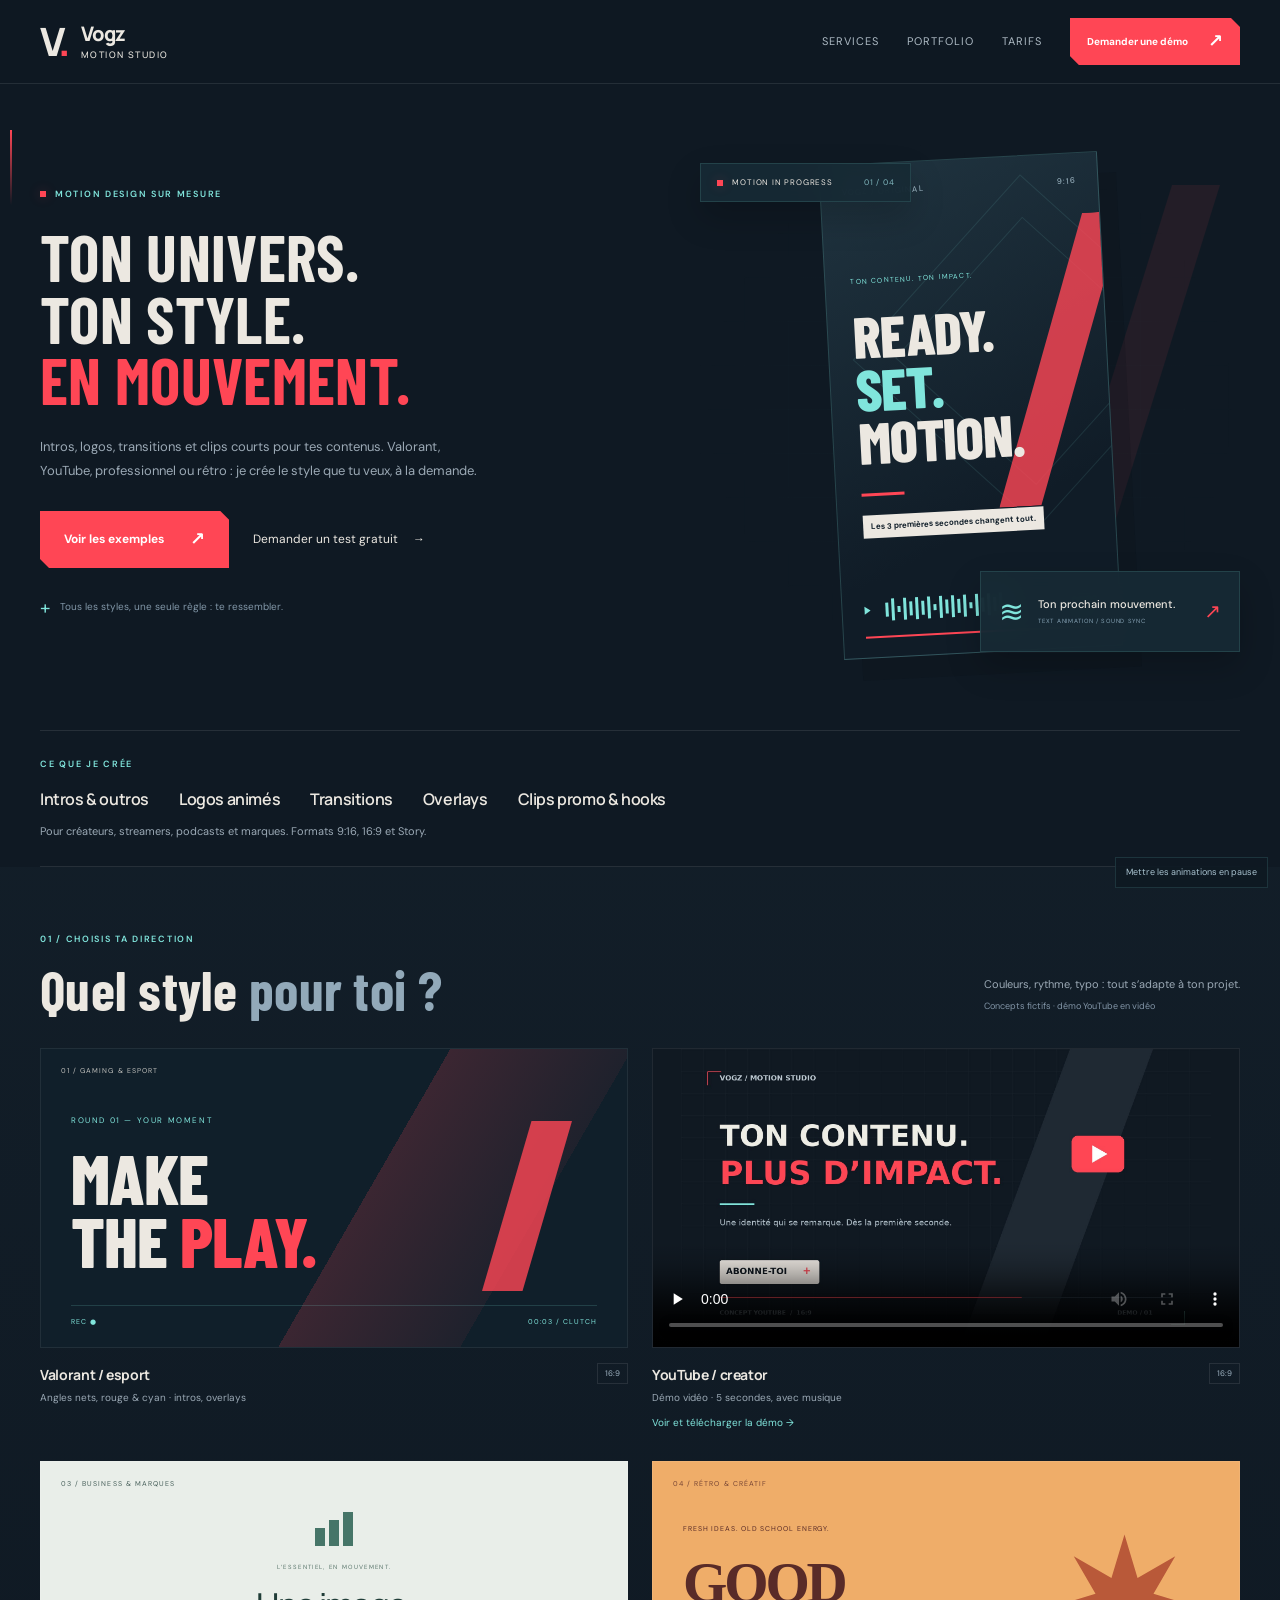
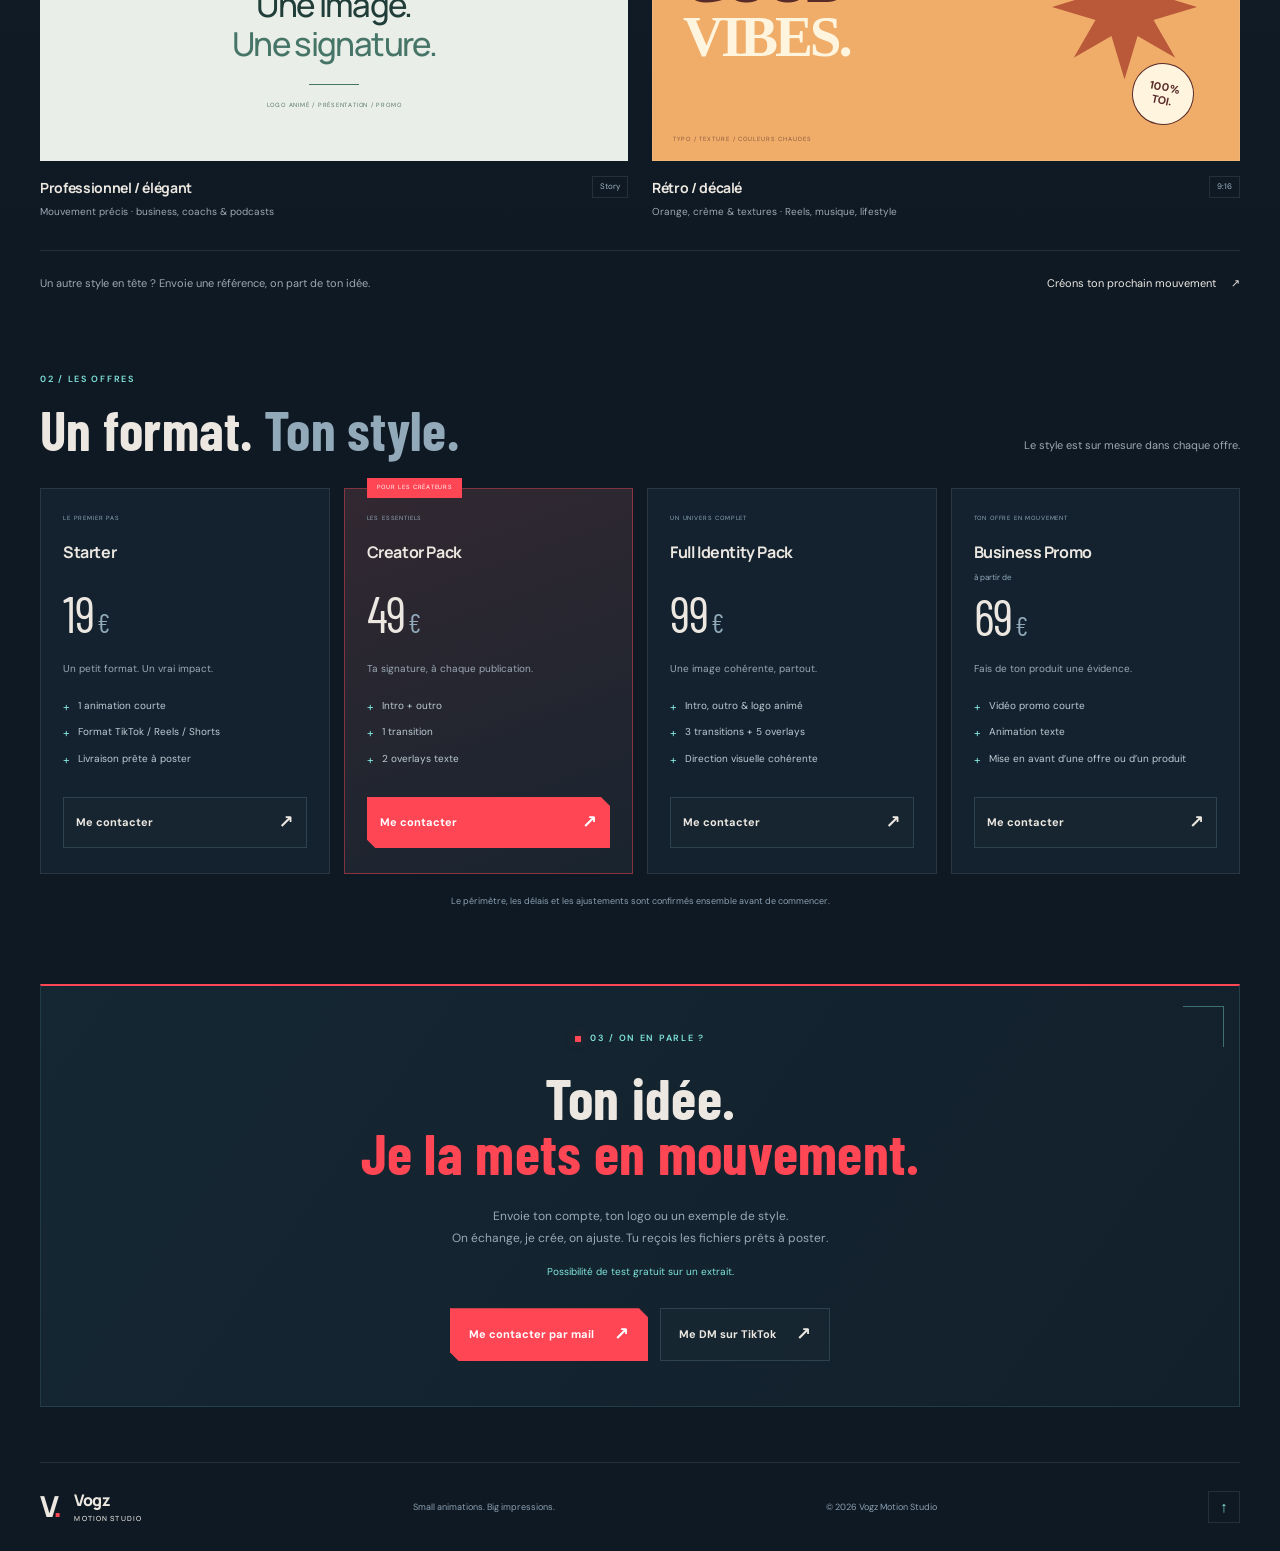
==== commit 70cf3d50: "Embed playable YouTube demo in homepage portfolio" ====
--- a/index.html
+++ b/index.html
@@ -4,7 +4,7 @@
   <meta charset="UTF-8"><meta name="viewport" content="width=device-width, initial-scale=1">
   <meta name="description" content="Vogz Motion Studio : intros, transitions, overlays et animations courtes pour créateurs, streamers et marques.">
   <meta name="theme-color" content="#0f1923"><title>Vogz Motion Studio — Le mouvement fait la différence.</title>
-  <link rel="stylesheet" href="style.css?v=3"><script src="script.js?v=3" defer></script>
+  <link rel="stylesheet" href="style.css?v=4"><script src="script.js?v=3" defer></script>
 </head>
 <body>
 <div class="cursor-light" aria-hidden="true"></div>
@@ -16,9 +16,9 @@
 
 
 <section class="compact-services container reveal" id="services"><p class="eyebrow">Ce que je crée</p><div class="service-list"><span>Intros & outros</span><span>Logos animés</span><span>Transitions</span><span>Overlays</span><span>Clips promo & hooks</span></div><p>Pour créateurs, streamers, podcasts et marques. Formats 9:16, 16:9 et Story.</p></section>
-<section class="section portfolio-section" id="portfolio"><div class="container"><div class="section-heading heading-split reveal"><div><p class="eyebrow">01 / Choisis ta direction</p><h2>Quel style <span>pour toi ?</span></h2></div><p>Couleurs, rythme, typo : tout s’adapte à ton projet.<br><span class="concept-note">Concepts fictifs · démonstrations animées</span></p></div><div class="portfolio-grid">
+<section class="section portfolio-section" id="portfolio"><div class="container"><div class="section-heading heading-split reveal"><div><p class="eyebrow">01 / Choisis ta direction</p><h2>Quel style <span>pour toi ?</span></h2></div><p>Couleurs, rythme, typo : tout s’adapte à ton projet.<br><span class="concept-note">Concepts fictifs · démo YouTube en vidéo</span></p></div><div class="portfolio-grid">
 <article class="project reveal"><div class="project-visual concept-esport"><span class="visual-label">01 / GAMING & ESPORT</span><div class="esport-art"><span class="esport-kicker">ROUND 01 — YOUR MOMENT</span><strong>MAKE<br>THE <em>PLAY.</em></strong><div class="esport-slash" aria-hidden="true"></div><span class="esport-hud">REC ● <span>00:03 / CLUTCH</span></span></div></div><div class="project-info"><div><h3>Valorant / esport</h3><p>Angles nets, rouge & cyan · intros, overlays</p></div><span class="format">16:9</span></div></article>
-<article class="project reveal"><div class="project-visual concept-youtube"><span class="visual-label">02 / YOUTUBE & CRÉATEURS</span><div class="youtube-art"><span class="youtube-play" aria-hidden="true"></span><span class="youtube-kicker">NOUVELLE VIDÉO</span><strong>ÇA VA<br><em>TE PLAIRE.</em></strong><div class="youtube-subscribe">ABONNE-TOI <span>+</span></div></div><span class="visual-footer">INTRO / TITRES / CALL-TO-ACTION</span></div><div class="project-info"><div><h3>YouTube / creator</h3><p>Textes rythmés, intro & bouton d’abonnement</p></div><span class="format">16:9</span></div></article>
+<article class="project reveal"><div class="project-visual demo-video"><video controls playsinline preload="none" poster="assets/youtube-demo/preview.jpg" aria-label="Démo motion design YouTube Vogz, avec musique"><source src="assets/youtube-demo/demo.mp4?v=music1" type="video/mp4">Ton navigateur ne peut pas lire cette vidéo. <a href="assets/youtube-demo/">Voir la démo YouTube</a>.</video></div><div class="project-info"><div><h3>YouTube / creator</h3><p>Démo vidéo · 5 secondes, avec musique</p><a class="demo-link" href="assets/youtube-demo/">Voir et télécharger la démo →</a></div><span class="format">16:9</span></div></article>
 <article class="project reveal"><div class="project-visual concept-pro"><span class="visual-label">03 / BUSINESS & MARQUES</span><div class="pro-art"><span class="pro-mark" aria-hidden="true"><i></i><i></i><i></i></span><span class="pro-kicker">L’ESSENTIEL, EN MOUVEMENT.</span><strong>Une image.<br><em>Une signature.</em></strong><div class="pro-line"></div><small>LOGO ANIMÉ / PRÉSENTATION / PROMO</small></div></div><div class="project-info"><div><h3>Professionnel / élégant</h3><p>Mouvement précis · business, coachs & podcasts</p></div><span class="format">Story</span></div></article>
 <article class="project reveal"><div class="project-visual concept-retro"><span class="visual-label">04 / RÉTRO & CRÉATIF</span><div class="retro-art"><span class="retro-kicker">FRESH IDEAS. OLD SCHOOL ENERGY.</span><strong>GOOD<br><em>VIBES.</em></strong><div class="retro-star" aria-hidden="true"></div><span class="retro-sticker">100%<br>TOI.</span></div><span class="visual-footer">TYPO / TEXTURE / COULEURS CHAUDES</span></div><div class="project-info"><div><h3>Rétro / décalé</h3><p>Orange, crème & textures · Reels, musique, lifestyle</p></div><span class="format">9:16</span></div></article>
 </div><div class="portfolio-bottom reveal"><p>Un autre style en tête ? Envoie une référence, on part de ton idée.</p><a class="text-link" href="#contact">Créons ton prochain mouvement <span>↗</span></a></div></div></section>
--- a/style.css
+++ b/style.css
@@ -13,3 +13,5 @@
 @media(max-width:760px){.hero h1{font-size:clamp(49px,7.8vw,63px)}.video-center strong{font-size:55px}.retro-star{width:100px;height:100px}.youtube-play:after{border-block-width:10px;border-left-width:17px}}
 @media(max-width:520px){.retro-star{width:140px;height:140px}.youtube-play:after{border-block-width:13px;border-left-width:21px}}
 @media(max-width:420px){.hero h1{font-size:clamp(40px,12.3vw,51px)}}
+
+.demo-video{background:#101922;display:flex;align-items:center}.demo-video video{display:block;width:100%;height:100%;object-fit:contain}.demo-link{display:inline-block;font-size:10px;color:var(--cyan);margin-top:8px}.demo-link:hover{text-decoration:underline}
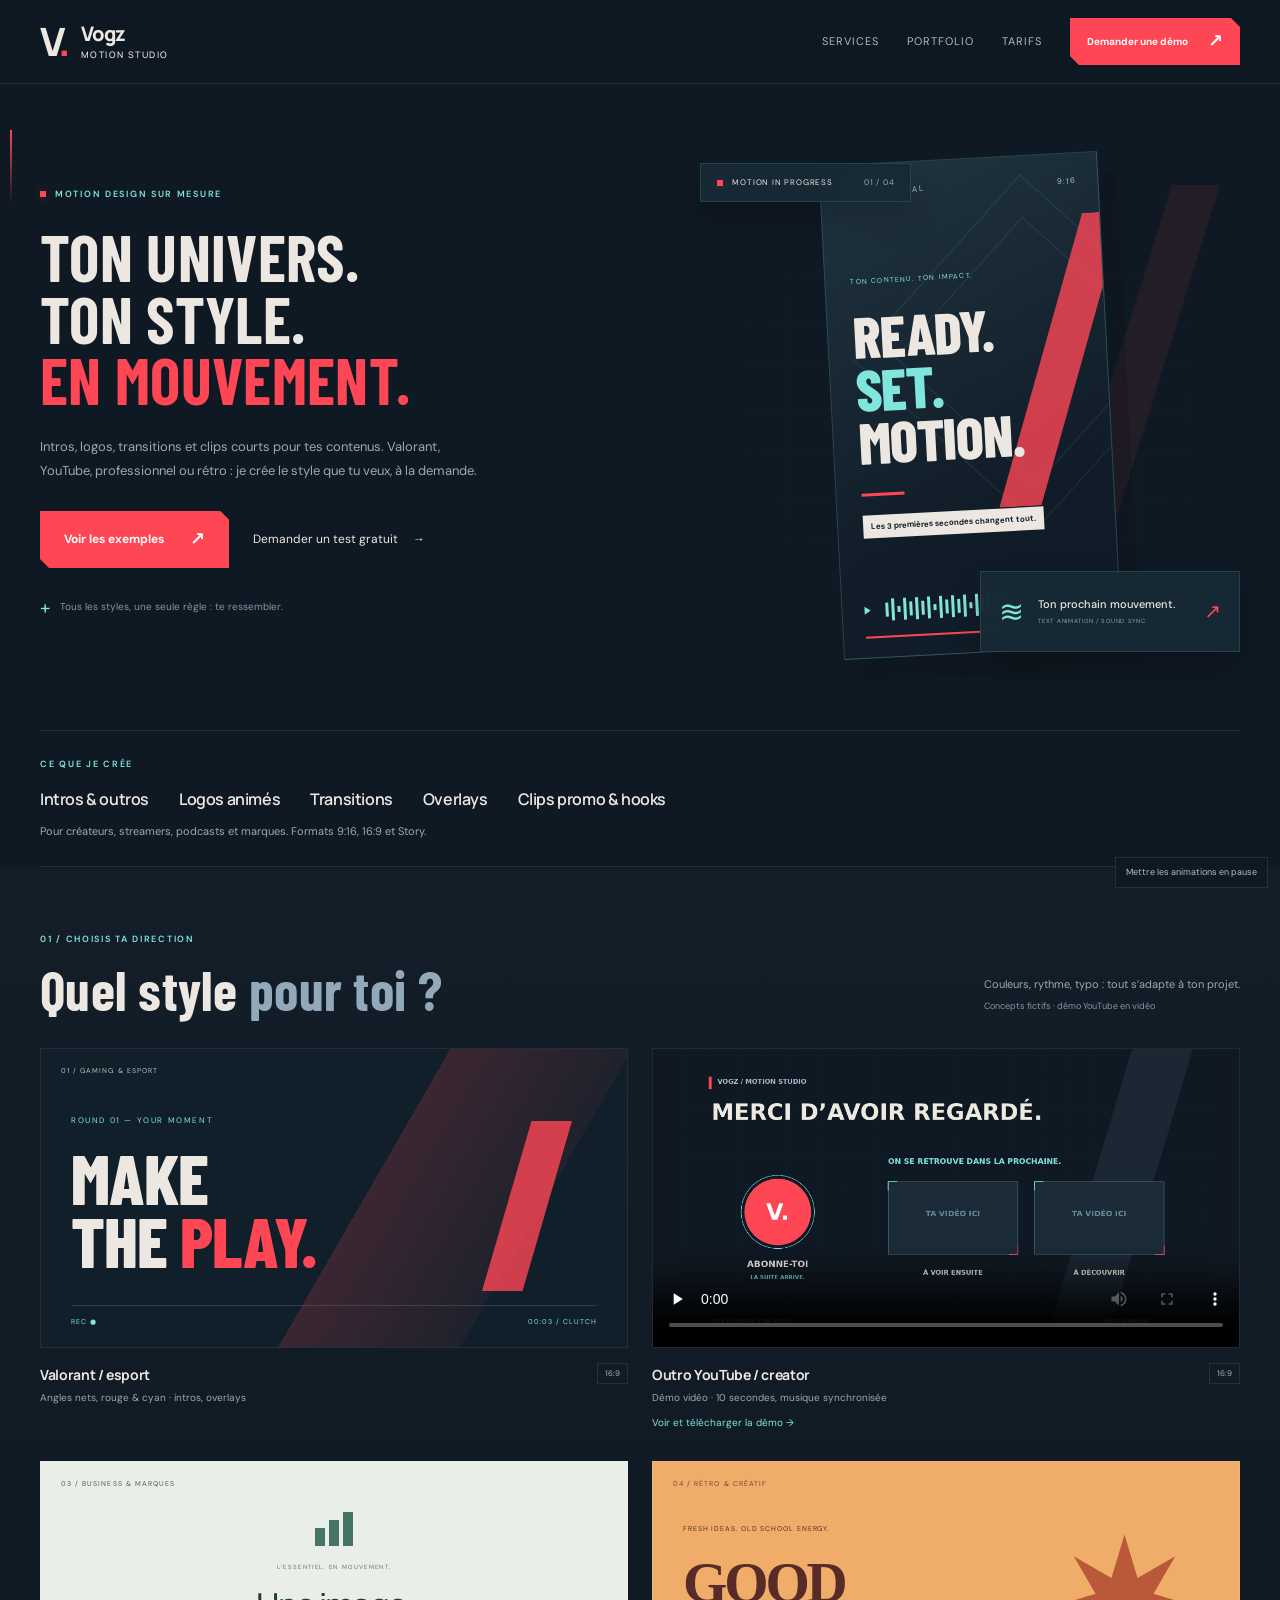
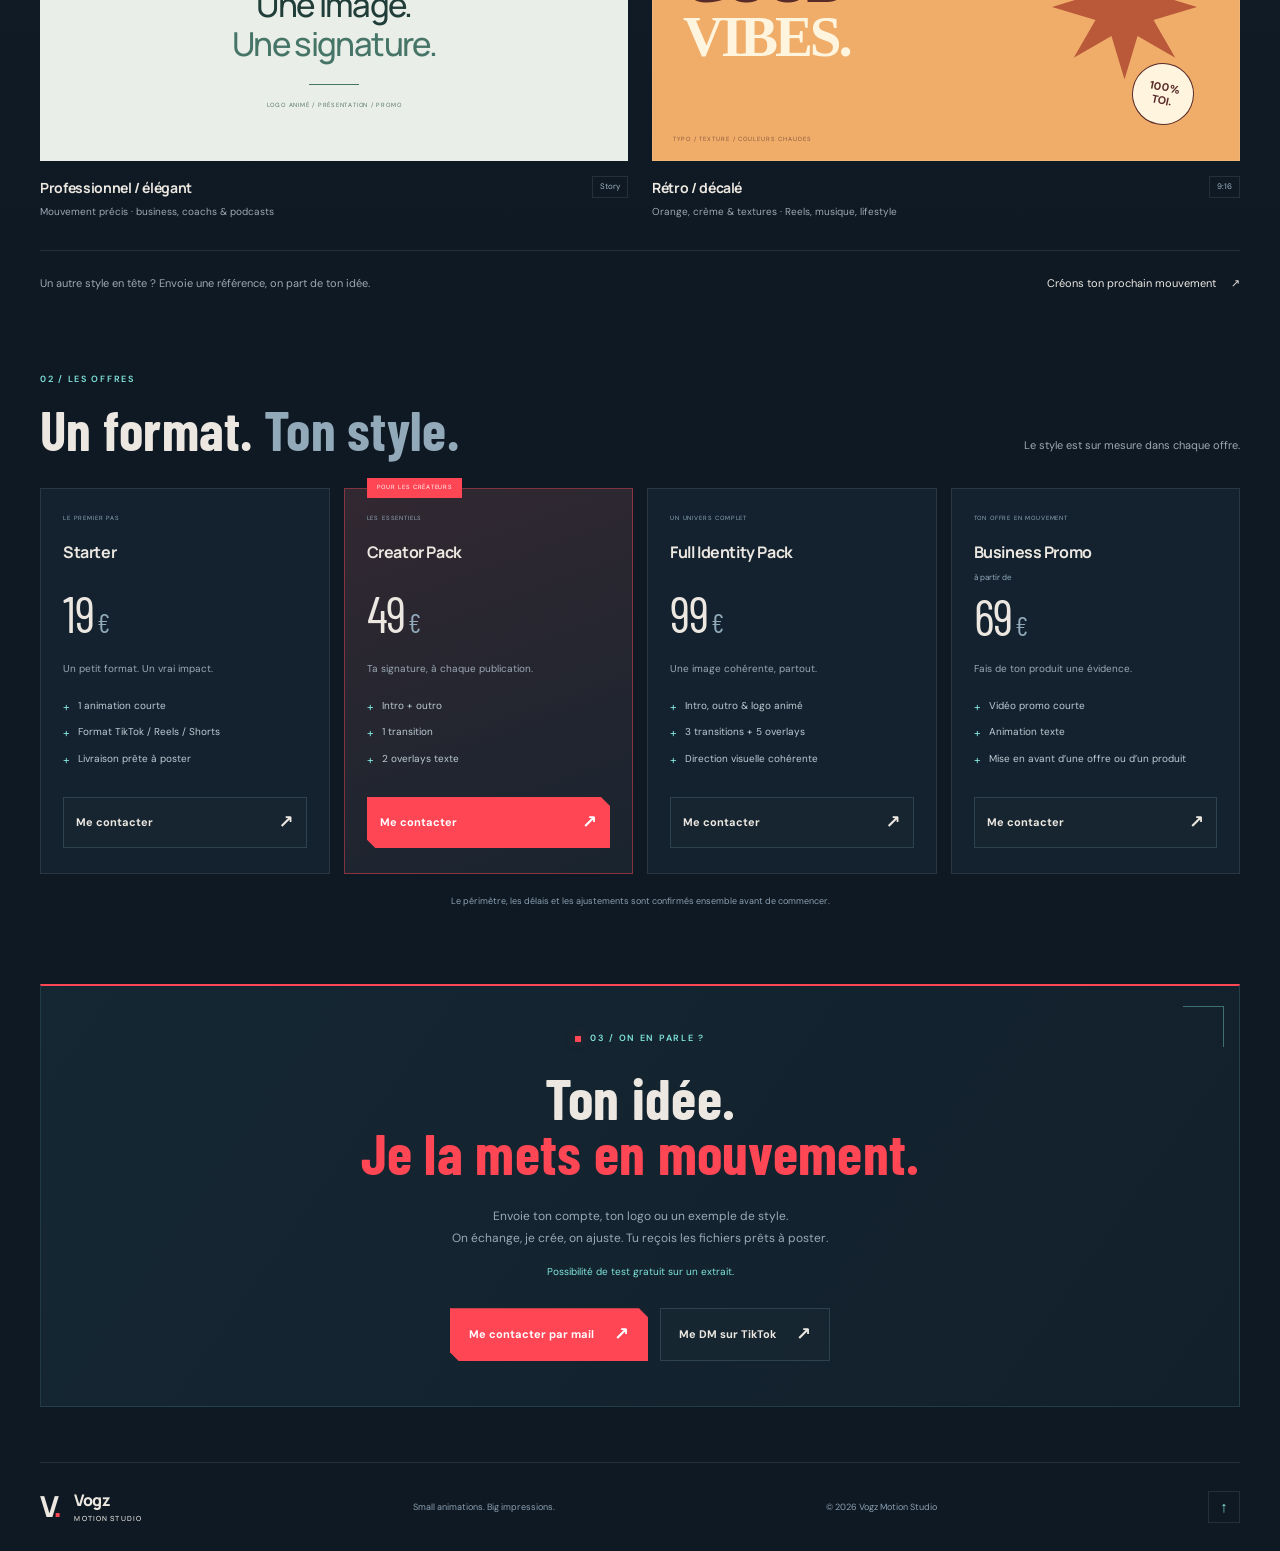
==== commit 2ab5c78d: "Add 10-second YouTube outro synchronized to supplied music" ====
--- a/index.html
+++ b/index.html
@@ -18,7 +18,7 @@
 <section class="compact-services container reveal" id="services"><p class="eyebrow">Ce que je crée</p><div class="service-list"><span>Intros & outros</span><span>Logos animés</span><span>Transitions</span><span>Overlays</span><span>Clips promo & hooks</span></div><p>Pour créateurs, streamers, podcasts et marques. Formats 9:16, 16:9 et Story.</p></section>
 <section class="section portfolio-section" id="portfolio"><div class="container"><div class="section-heading heading-split reveal"><div><p class="eyebrow">01 / Choisis ta direction</p><h2>Quel style <span>pour toi ?</span></h2></div><p>Couleurs, rythme, typo : tout s’adapte à ton projet.<br><span class="concept-note">Concepts fictifs · démo YouTube en vidéo</span></p></div><div class="portfolio-grid">
 <article class="project reveal"><div class="project-visual concept-esport"><span class="visual-label">01 / GAMING & ESPORT</span><div class="esport-art"><span class="esport-kicker">ROUND 01 — YOUR MOMENT</span><strong>MAKE<br>THE <em>PLAY.</em></strong><div class="esport-slash" aria-hidden="true"></div><span class="esport-hud">REC ● <span>00:03 / CLUTCH</span></span></div></div><div class="project-info"><div><h3>Valorant / esport</h3><p>Angles nets, rouge & cyan · intros, overlays</p></div><span class="format">16:9</span></div></article>
-<article class="project reveal"><div class="project-visual demo-video"><video controls playsinline preload="none" poster="assets/youtube-demo/preview.jpg" aria-label="Démo motion design YouTube Vogz, avec musique"><source src="assets/youtube-demo/demo.mp4?v=music1" type="video/mp4">Ton navigateur ne peut pas lire cette vidéo. <a href="assets/youtube-demo/">Voir la démo YouTube</a>.</video></div><div class="project-info"><div><h3>YouTube / creator</h3><p>Démo vidéo · 5 secondes, avec musique</p><a class="demo-link" href="assets/youtube-demo/">Voir et télécharger la démo →</a></div><span class="format">16:9</span></div></article>
+<article class="project reveal"><div class="project-visual demo-video"><video controls playsinline preload="none" poster="assets/youtube-outro/preview.jpg" aria-label="Démo motion design YouTube Vogz, avec musique"><source src="assets/youtube-outro/demo.mp4?v=astra1" type="video/mp4">Ton navigateur ne peut pas lire cette vidéo. <a href="assets/youtube-outro/">Voir la démo YouTube</a>.</video></div><div class="project-info"><div><h3>Outro YouTube / creator</h3><p>Démo vidéo · 10 secondes, musique synchronisée</p><a class="demo-link" href="assets/youtube-outro/">Voir et télécharger la démo →</a></div><span class="format">16:9</span></div></article>
 <article class="project reveal"><div class="project-visual concept-pro"><span class="visual-label">03 / BUSINESS & MARQUES</span><div class="pro-art"><span class="pro-mark" aria-hidden="true"><i></i><i></i><i></i></span><span class="pro-kicker">L’ESSENTIEL, EN MOUVEMENT.</span><strong>Une image.<br><em>Une signature.</em></strong><div class="pro-line"></div><small>LOGO ANIMÉ / PRÉSENTATION / PROMO</small></div></div><div class="project-info"><div><h3>Professionnel / élégant</h3><p>Mouvement précis · business, coachs & podcasts</p></div><span class="format">Story</span></div></article>
 <article class="project reveal"><div class="project-visual concept-retro"><span class="visual-label">04 / RÉTRO & CRÉATIF</span><div class="retro-art"><span class="retro-kicker">FRESH IDEAS. OLD SCHOOL ENERGY.</span><strong>GOOD<br><em>VIBES.</em></strong><div class="retro-star" aria-hidden="true"></div><span class="retro-sticker">100%<br>TOI.</span></div><span class="visual-footer">TYPO / TEXTURE / COULEURS CHAUDES</span></div><div class="project-info"><div><h3>Rétro / décalé</h3><p>Orange, crème & textures · Reels, musique, lifestyle</p></div><span class="format">9:16</span></div></article>
 </div><div class="portfolio-bottom reveal"><p>Un autre style en tête ? Envoie une référence, on part de ton idée.</p><a class="text-link" href="#contact">Créons ton prochain mouvement <span>↗</span></a></div></div></section>
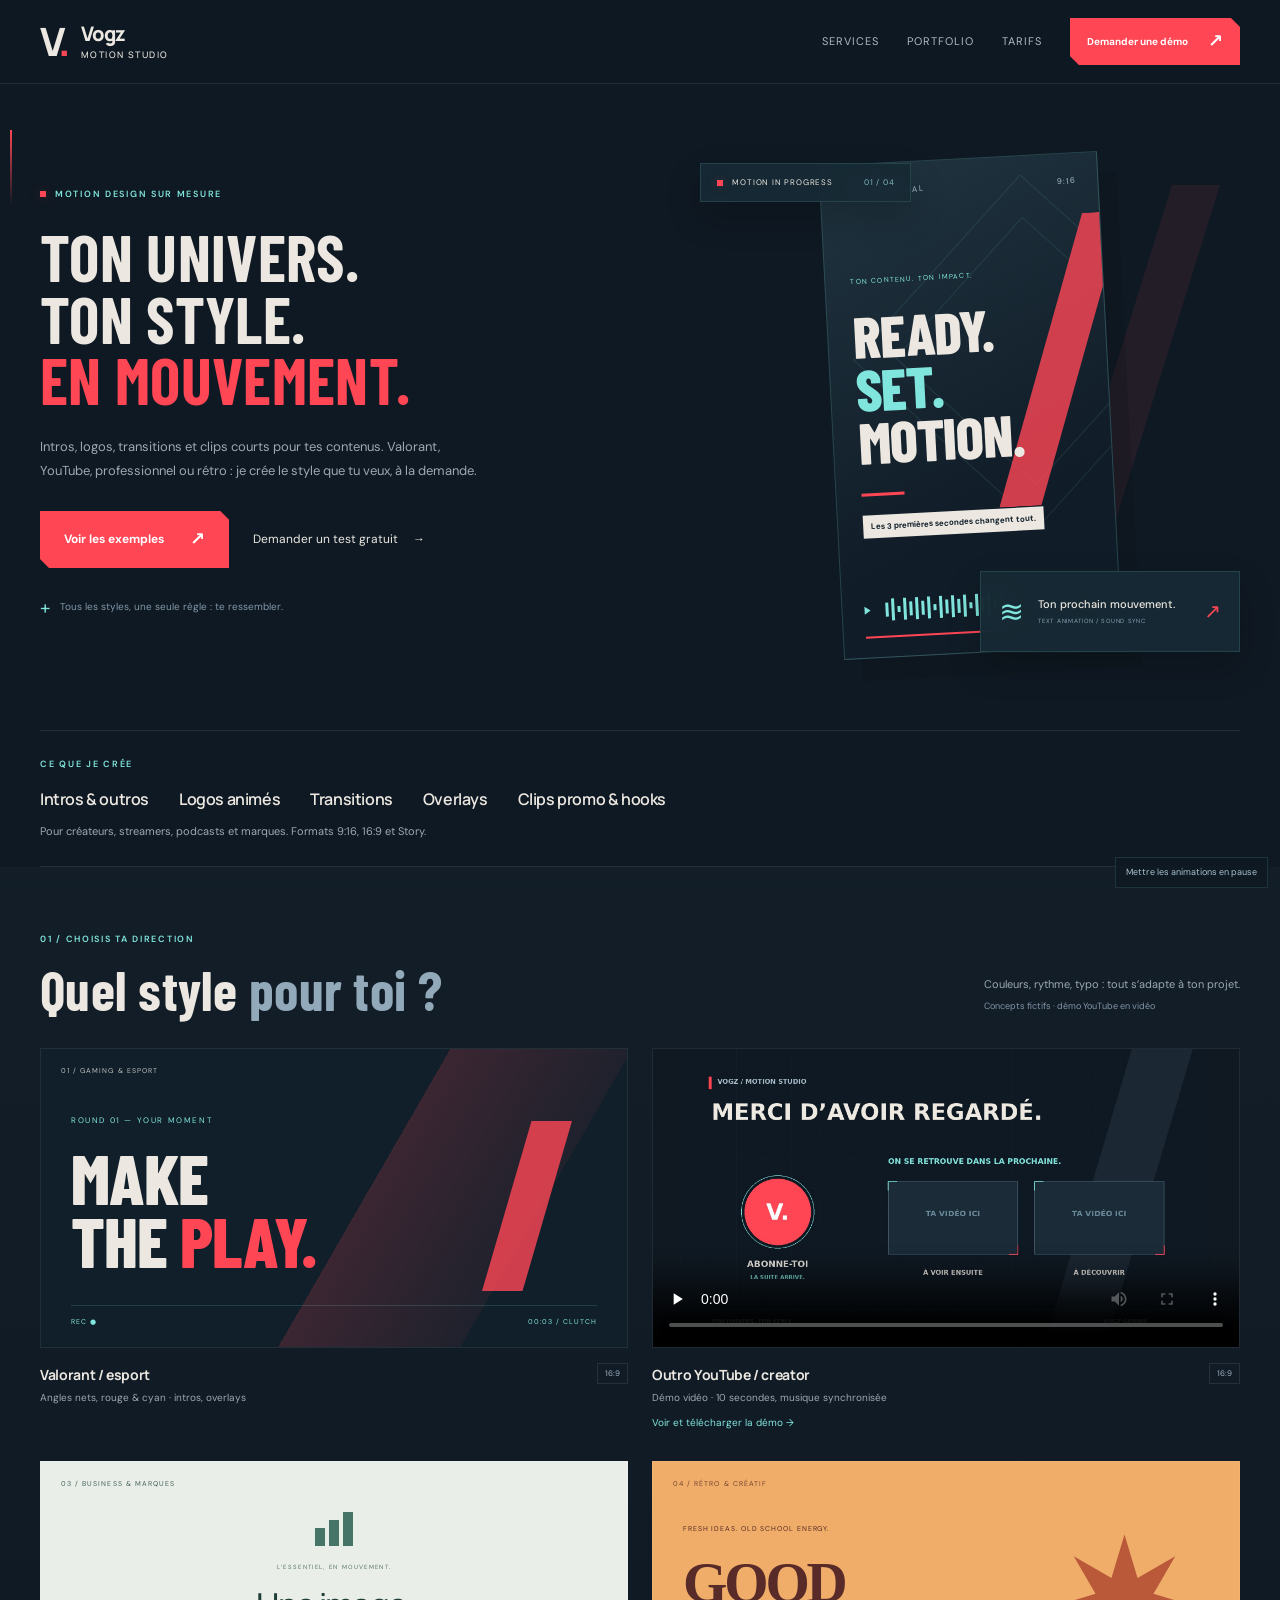
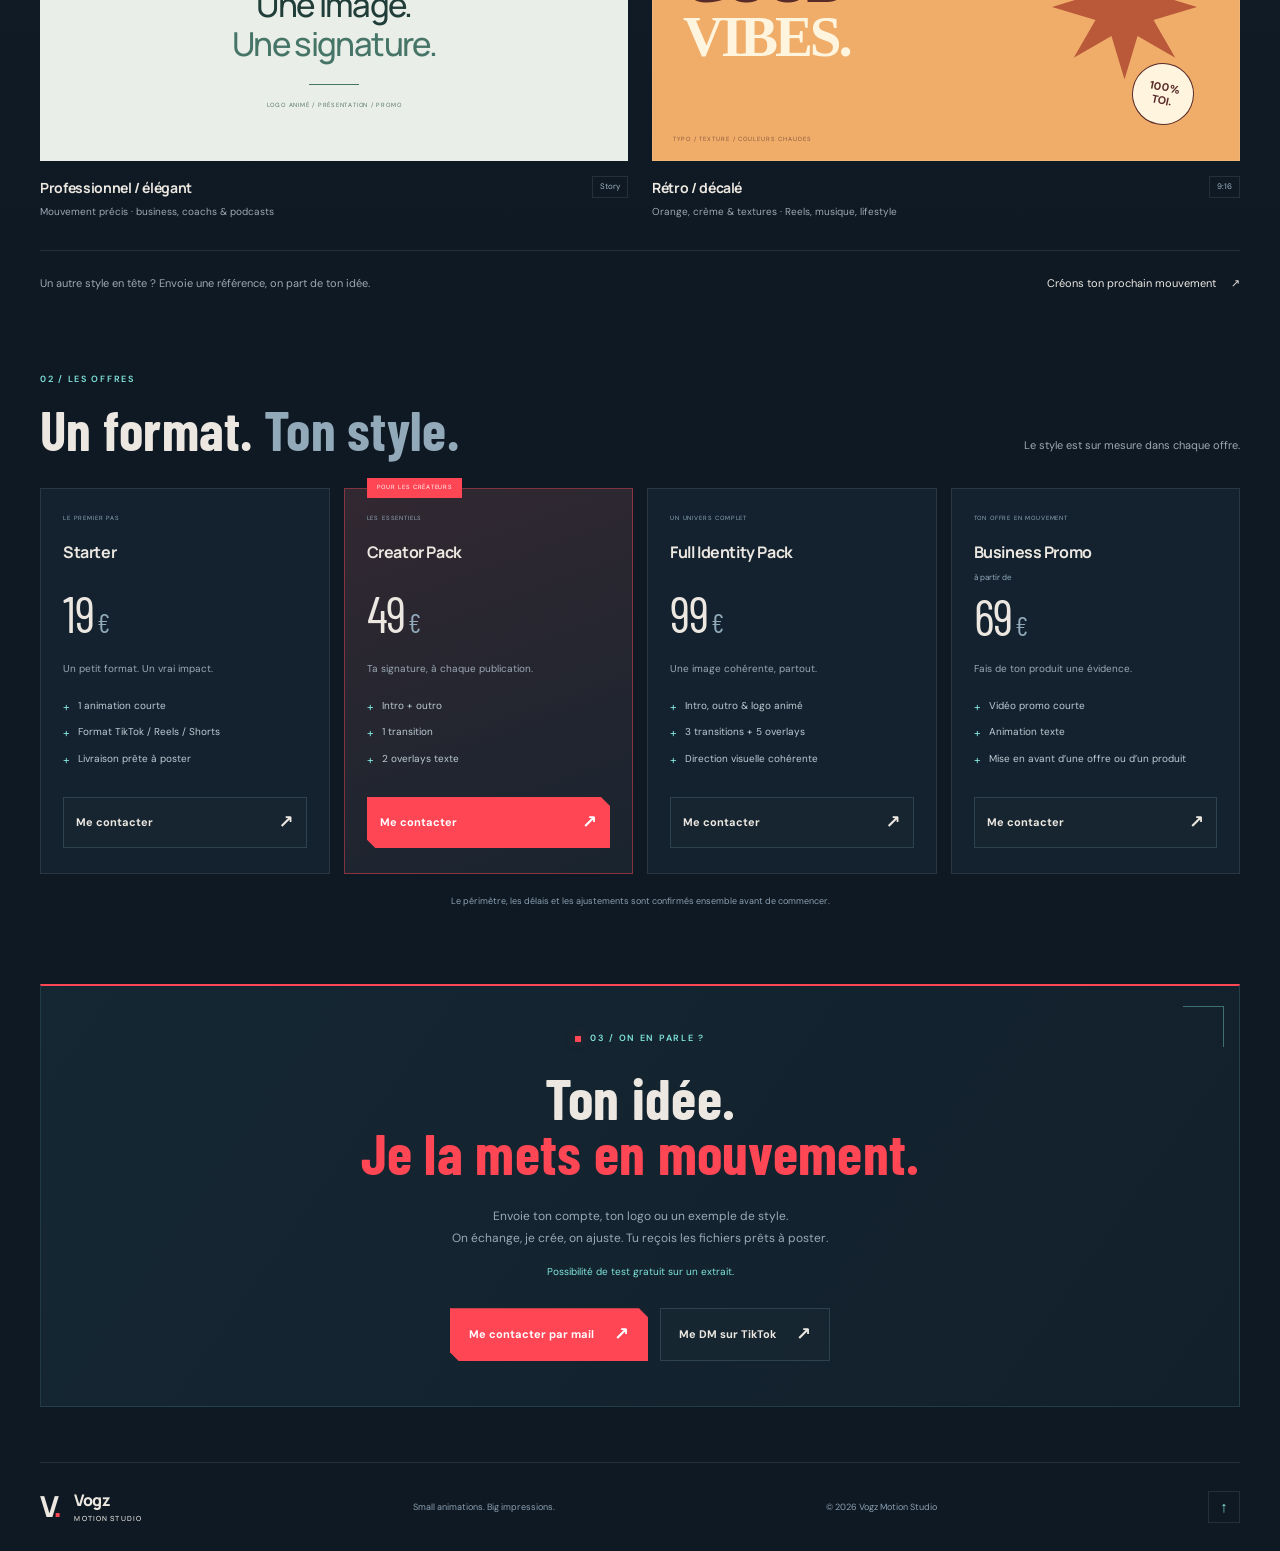
==== commit 9eccf11b: "Use music from 22 to 32 seconds and resync outro animations" ====
--- a/index.html
+++ b/index.html
@@ -18,7 +18,7 @@
 <section class="compact-services container reveal" id="services"><p class="eyebrow">Ce que je crée</p><div class="service-list"><span>Intros & outros</span><span>Logos animés</span><span>Transitions</span><span>Overlays</span><span>Clips promo & hooks</span></div><p>Pour créateurs, streamers, podcasts et marques. Formats 9:16, 16:9 et Story.</p></section>
 <section class="section portfolio-section" id="portfolio"><div class="container"><div class="section-heading heading-split reveal"><div><p class="eyebrow">01 / Choisis ta direction</p><h2>Quel style <span>pour toi ?</span></h2></div><p>Couleurs, rythme, typo : tout s’adapte à ton projet.<br><span class="concept-note">Concepts fictifs · démo YouTube en vidéo</span></p></div><div class="portfolio-grid">
 <article class="project reveal"><div class="project-visual concept-esport"><span class="visual-label">01 / GAMING & ESPORT</span><div class="esport-art"><span class="esport-kicker">ROUND 01 — YOUR MOMENT</span><strong>MAKE<br>THE <em>PLAY.</em></strong><div class="esport-slash" aria-hidden="true"></div><span class="esport-hud">REC ● <span>00:03 / CLUTCH</span></span></div></div><div class="project-info"><div><h3>Valorant / esport</h3><p>Angles nets, rouge & cyan · intros, overlays</p></div><span class="format">16:9</span></div></article>
-<article class="project reveal"><div class="project-visual demo-video"><video controls playsinline preload="none" poster="assets/youtube-outro/preview.jpg" aria-label="Démo motion design YouTube Vogz, avec musique"><source src="assets/youtube-outro/demo.mp4?v=astra1" type="video/mp4">Ton navigateur ne peut pas lire cette vidéo. <a href="assets/youtube-outro/">Voir la démo YouTube</a>.</video></div><div class="project-info"><div><h3>Outro YouTube / creator</h3><p>Démo vidéo · 10 secondes, musique synchronisée</p><a class="demo-link" href="assets/youtube-outro/">Voir et télécharger la démo →</a></div><span class="format">16:9</span></div></article>
+<article class="project reveal"><div class="project-visual demo-video"><video controls playsinline preload="none" poster="assets/youtube-outro/preview.jpg" aria-label="Démo motion design YouTube Vogz, avec musique"><source src="assets/youtube-outro/demo.mp4?v=astra22" type="video/mp4">Ton navigateur ne peut pas lire cette vidéo. <a href="assets/youtube-outro/">Voir la démo YouTube</a>.</video></div><div class="project-info"><div><h3>Outro YouTube / creator</h3><p>Démo vidéo · 10 secondes, musique synchronisée</p><a class="demo-link" href="assets/youtube-outro/">Voir et télécharger la démo →</a></div><span class="format">16:9</span></div></article>
 <article class="project reveal"><div class="project-visual concept-pro"><span class="visual-label">03 / BUSINESS & MARQUES</span><div class="pro-art"><span class="pro-mark" aria-hidden="true"><i></i><i></i><i></i></span><span class="pro-kicker">L’ESSENTIEL, EN MOUVEMENT.</span><strong>Une image.<br><em>Une signature.</em></strong><div class="pro-line"></div><small>LOGO ANIMÉ / PRÉSENTATION / PROMO</small></div></div><div class="project-info"><div><h3>Professionnel / élégant</h3><p>Mouvement précis · business, coachs & podcasts</p></div><span class="format">Story</span></div></article>
 <article class="project reveal"><div class="project-visual concept-retro"><span class="visual-label">04 / RÉTRO & CRÉATIF</span><div class="retro-art"><span class="retro-kicker">FRESH IDEAS. OLD SCHOOL ENERGY.</span><strong>GOOD<br><em>VIBES.</em></strong><div class="retro-star" aria-hidden="true"></div><span class="retro-sticker">100%<br>TOI.</span></div><span class="visual-footer">TYPO / TEXTURE / COULEURS CHAUDES</span></div><div class="project-info"><div><h3>Rétro / décalé</h3><p>Orange, crème & textures · Reels, musique, lifestyle</p></div><span class="format">9:16</span></div></article>
 </div><div class="portfolio-bottom reveal"><p>Un autre style en tête ? Envoie une référence, on part de ton idée.</p><a class="text-link" href="#contact">Créons ton prochain mouvement <span>↗</span></a></div></div></section>
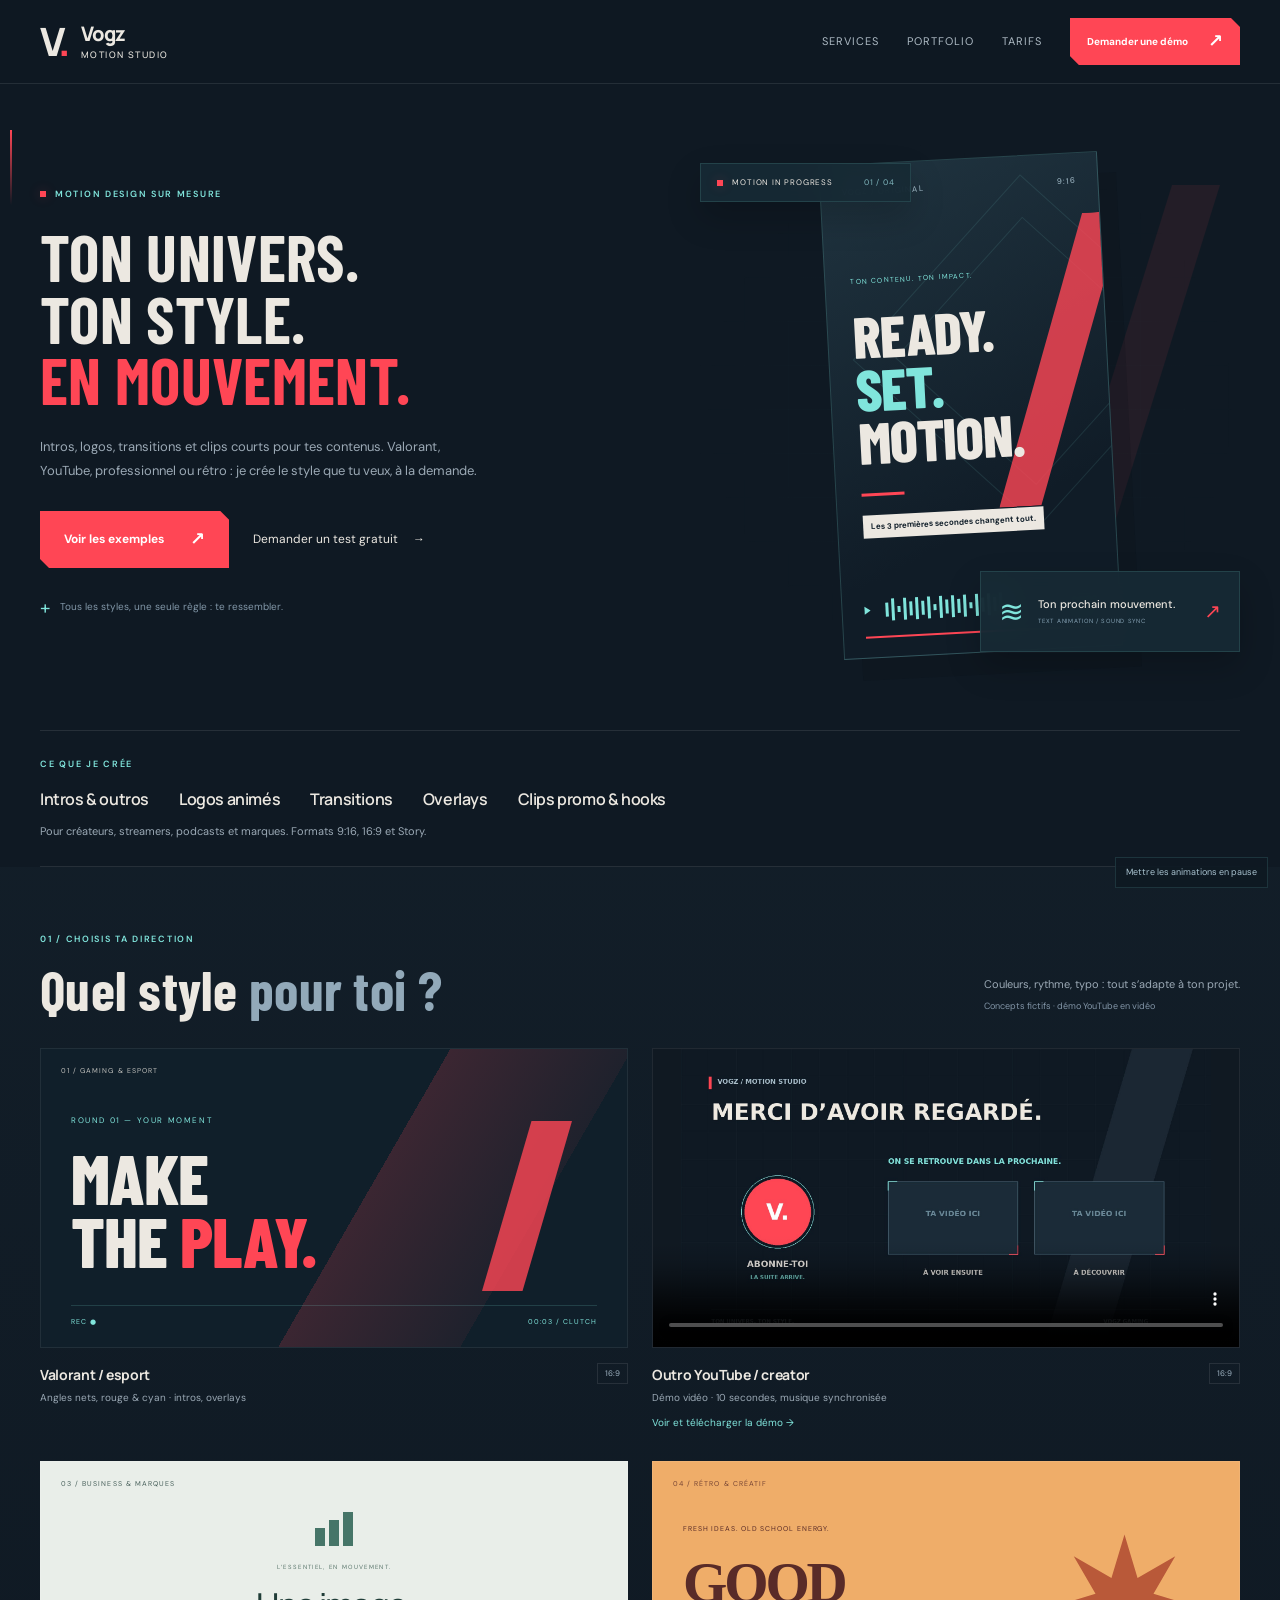
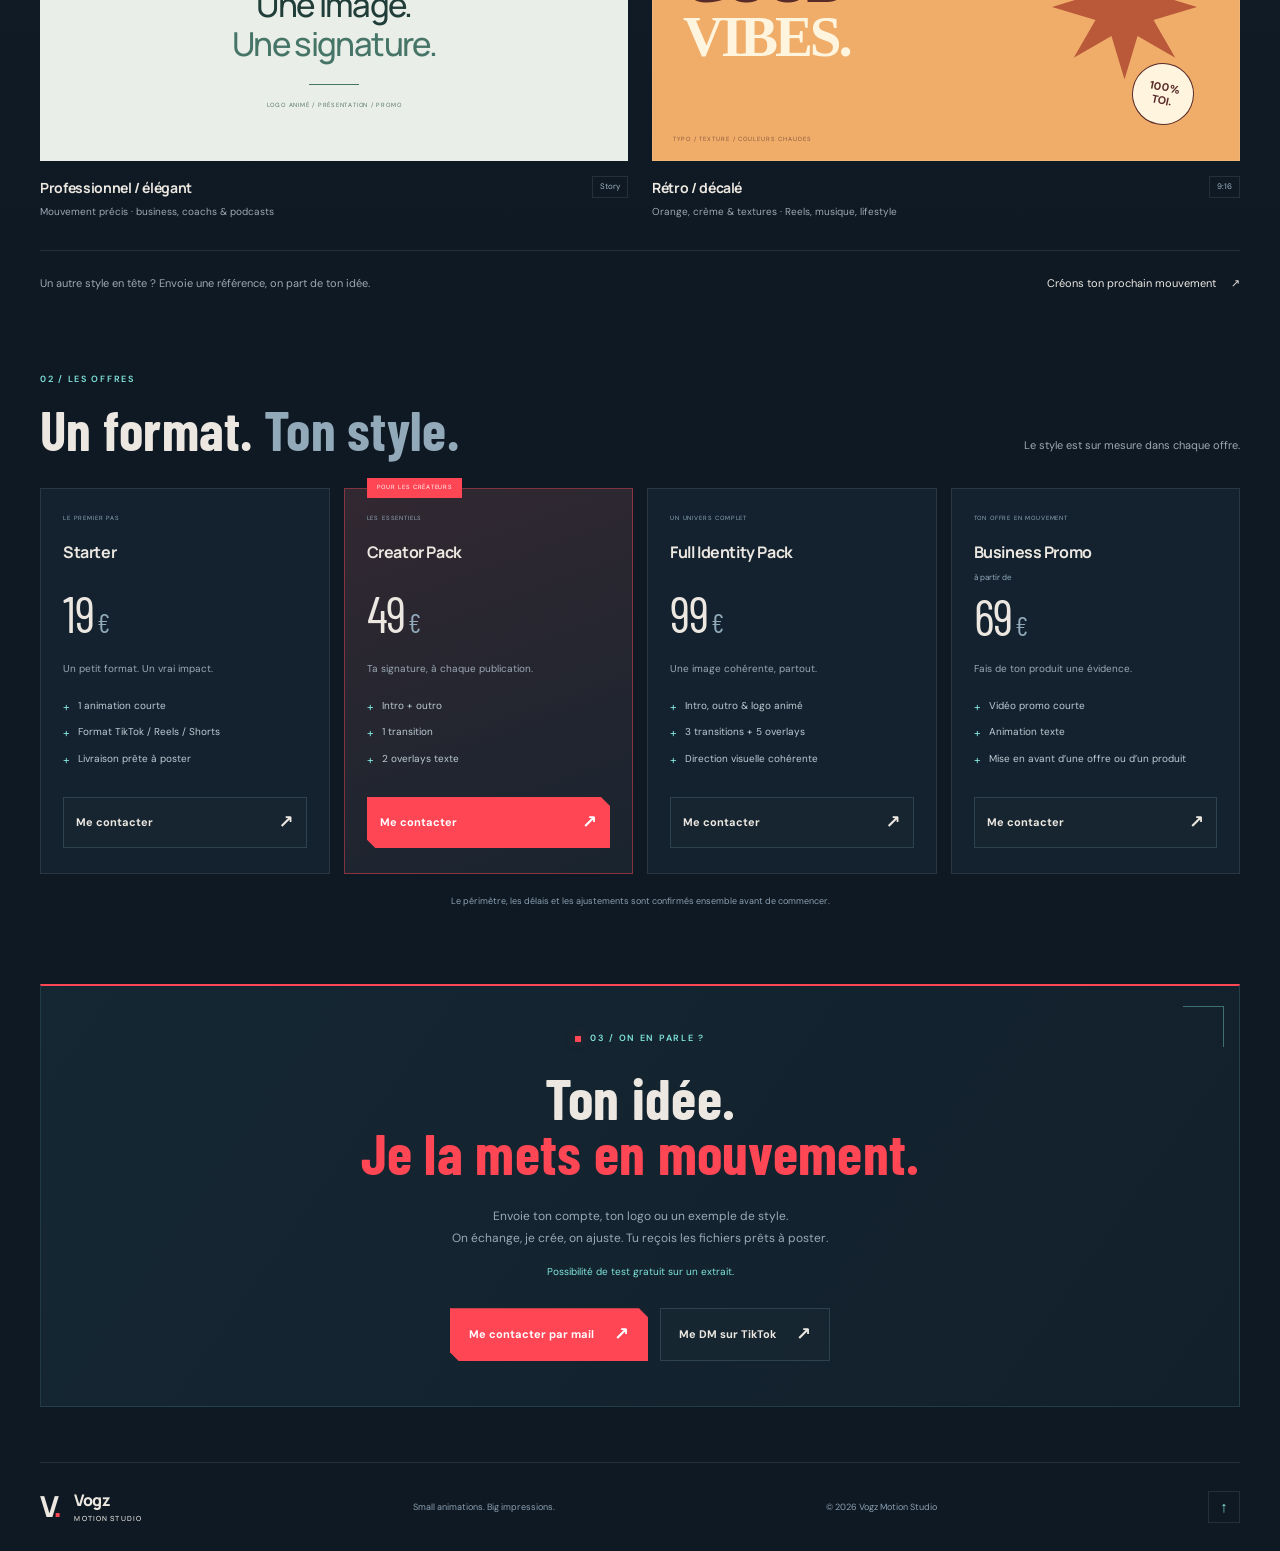
==== commit c0856775: "Update TikTok profile link to vogzmotionstudio" ====
--- a/index.html
+++ b/index.html
@@ -25,7 +25,7 @@
 
 <section class="section container" id="pricing"><div class="section-heading heading-split reveal"><div><p class="eyebrow">02 / Les offres</p><h2>Un format. <span>Ton style.</span></h2></div><p>Le style est sur mesure dans chaque offre.</p></div><div class="pricing-grid"><article class="price-card reveal"><span class="price-kicker">LE PREMIER PAS</span><h3>Starter</h3><div class="price">19<span>€</span></div><p>Un petit format. Un vrai impact.</p><ul><li>1 animation courte</li><li>Format TikTok / Reels / Shorts</li><li>Livraison prête à poster</li></ul><a class="button button-outline" href="#contact" data-offer="Starter">Me contacter <span>↗</span></a></article><article class="price-card featured reveal"><span class="featured-label">POUR LES CRÉATEURS</span><span class="price-kicker">LES ESSENTIELS</span><h3>Creator Pack</h3><div class="price">49<span>€</span></div><p>Ta signature, à chaque publication.</p><ul><li>Intro + outro</li><li>1 transition</li><li>2 overlays texte</li></ul><a class="button" href="#contact" data-offer="Creator Pack">Me contacter <span>↗</span></a></article><article class="price-card reveal"><span class="price-kicker">UN UNIVERS COMPLET</span><h3>Full Identity Pack</h3><div class="price">99<span>€</span></div><p>Une image cohérente, partout.</p><ul><li>Intro, outro & logo animé</li><li>3 transitions + 5 overlays</li><li>Direction visuelle cohérente</li></ul><a class="button button-outline" href="#contact" data-offer="Full Identity Pack">Me contacter <span>↗</span></a></article><article class="price-card reveal"><span class="price-kicker">TON OFFRE EN MOUVEMENT</span><h3>Business Promo</h3><div class="price"><small>à partir de</small>69<span>€</span></div><p>Fais de ton produit une évidence.</p><ul><li>Vidéo promo courte</li><li>Animation texte</li><li>Mise en avant d’une offre ou d’un produit</li></ul><a class="button button-outline" href="#contact" data-offer="Business Promo">Me contacter <span>↗</span></a></article></div><p class="pricing-note">Le périmètre, les délais et les ajustements sont confirmés ensemble avant de commencer.</p></section>
 
-<section class="contact-section container" id="contact"><div class="contact-inner reveal"><p class="eyebrow"><span class="status-dot"></span> 03 / On en parle ?</p><h2>Ton idée.<br><em>Je la mets en mouvement.</em></h2><p>Envoie ton compte, ton logo ou un exemple de style.<br>On échange, je crée, on ajuste. Tu reçois les fichiers prêts à poster.</p><p class="contact-test">Possibilité de test gratuit sur un extrait.</p><p class="selected-offer" id="selected-offer" aria-live="polite"></p><div class="contact-actions"><a class="button" id="email-link" href="mailto:germainboy02@gmail.com?subject=Mon%20projet%20motion%20design">Me contacter par mail <span>↗</span></a><a class="button button-outline" href="https://www.tiktok.com/@vogz_gaming" target="_blank" rel="noopener noreferrer">Me DM sur TikTok <span>↗</span></a></div></div></section>
+<section class="contact-section container" id="contact"><div class="contact-inner reveal"><p class="eyebrow"><span class="status-dot"></span> 03 / On en parle ?</p><h2>Ton idée.<br><em>Je la mets en mouvement.</em></h2><p>Envoie ton compte, ton logo ou un exemple de style.<br>On échange, je crée, on ajuste. Tu reçois les fichiers prêts à poster.</p><p class="contact-test">Possibilité de test gratuit sur un extrait.</p><p class="selected-offer" id="selected-offer" aria-live="polite"></p><div class="contact-actions"><a class="button" id="email-link" href="mailto:germainboy02@gmail.com?subject=Mon%20projet%20motion%20design">Me contacter par mail <span>↗</span></a><a class="button button-outline" href="https://www.tiktok.com/@vogzmotionstudio" target="_blank" rel="noopener noreferrer">Me DM sur TikTok <span>↗</span></a></div></div></section>
 </main>
 <footer class="footer container"><a class="brand" href="#"><span class="brand-symbol">V<span>.</span></span><span>Vogz<span class="brand-sub">Motion Studio</span></span></a><p>Small animations. Big impressions.</p><span>© <span id="year">2026</span> Vogz Motion Studio</span><a class="back-top" href="#accueil" aria-label="Retour en haut">↑</a></footer>
 <button class="motion-toggle" type="button" aria-pressed="false">Mettre les animations en pause</button>
